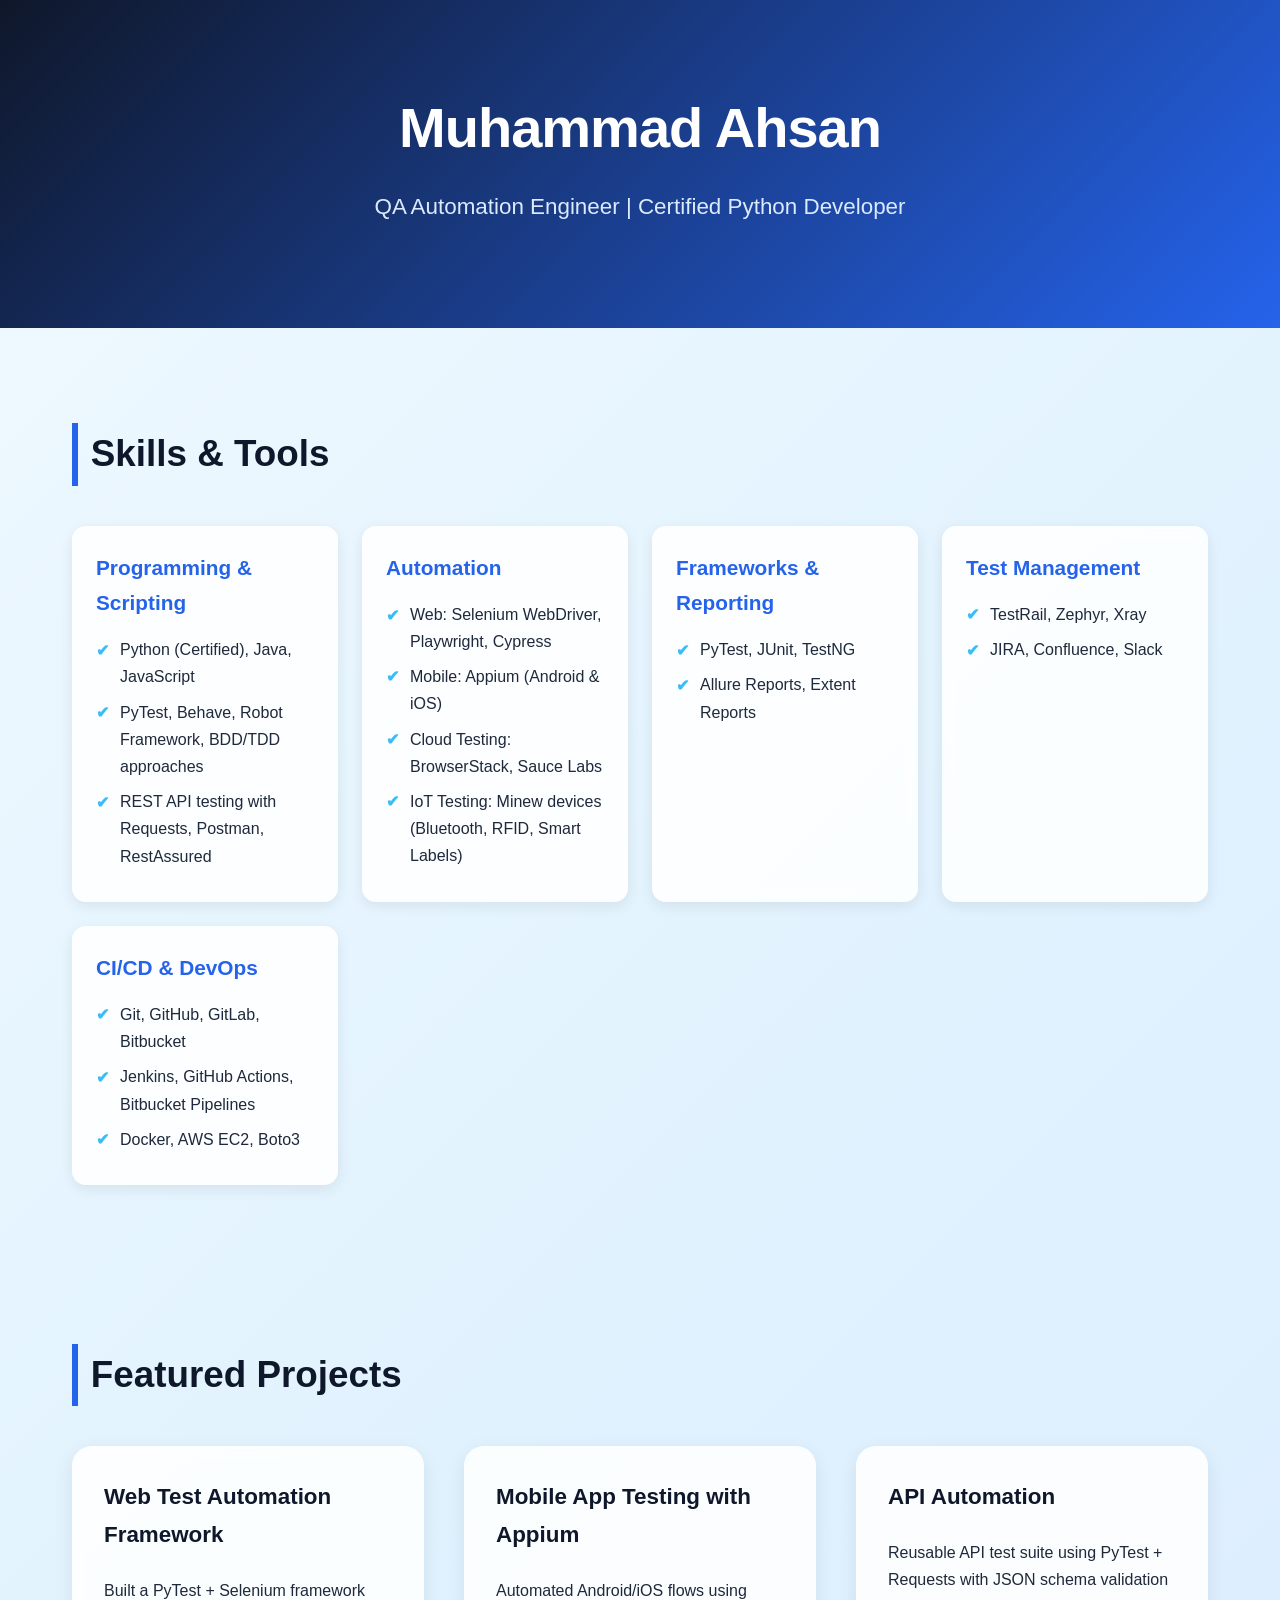
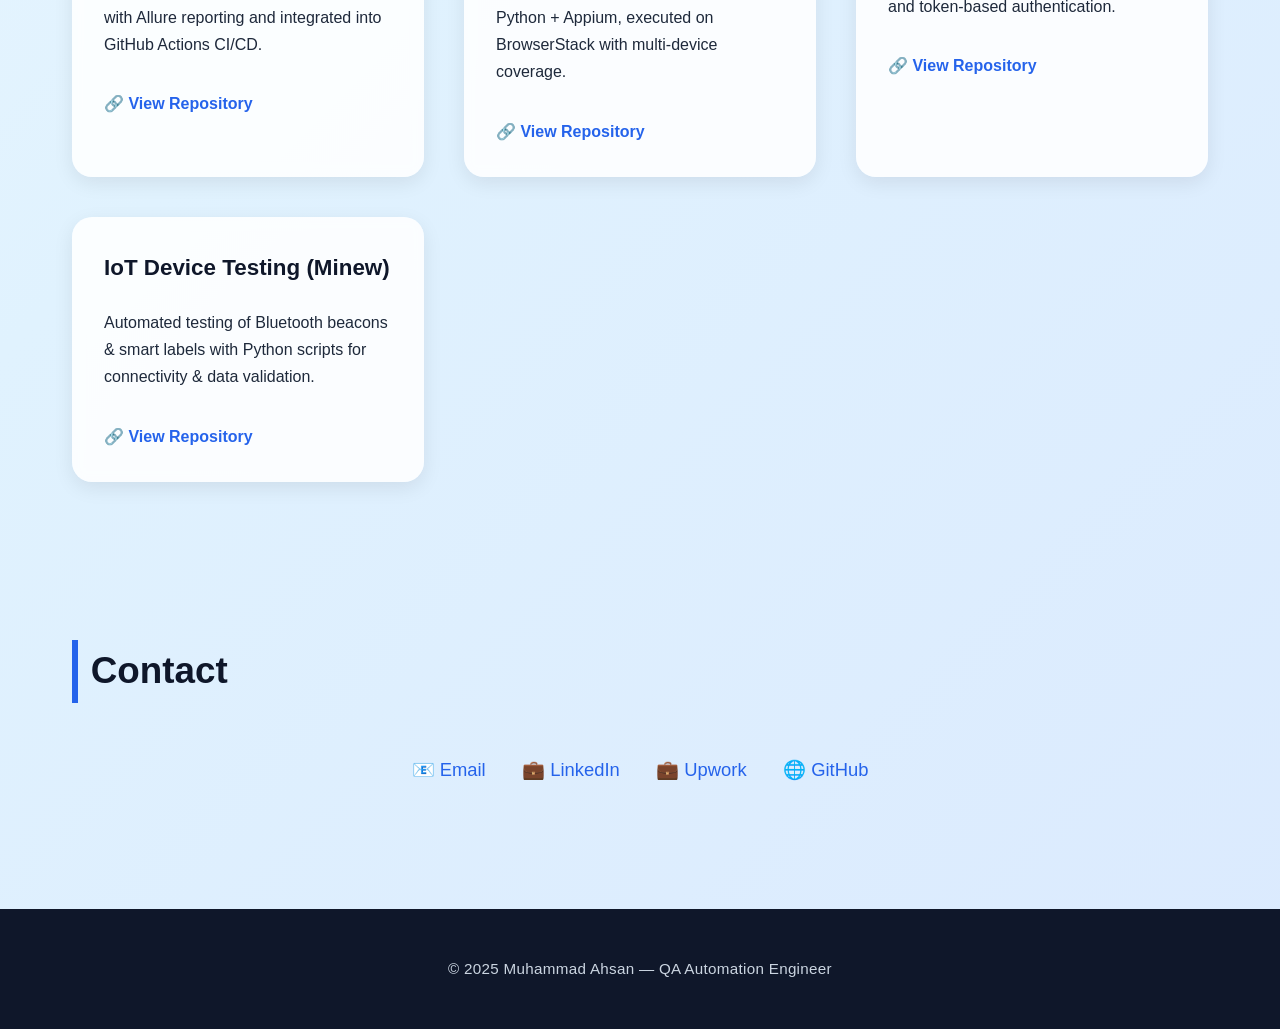
==== index.html @ 0671e8fb "Update profile with latest change" ====
<!DOCTYPE html>
<html lang="en">
<head>
  <meta charset="UTF-8" />
  <meta name="viewport" content="width=device-width, initial-scale=1.0" />
  <title>Muhammad Ahsan — QA Automation Engineer</title>
  <style>
    :root {
      --primary-color: #2563eb;
      --secondary-color: #0f172a;
      --accent-color: #38bdf8;
      --light-bg: #f1f5f9;
      --gradient-bg: linear-gradient(135deg, #f0f9ff, #e0f2fe, #dbeafe);
      --text-color: #1e293b;
      --card-bg: #ffffffdd;
    }
    * {
      box-sizing: border-box;
    }
    body {
      font-family: 'Inter', 'Segoe UI', Tahoma, Geneva, Verdana, sans-serif;
      line-height: 1.7;
      margin: 0;
      padding: 0;
      background: var(--gradient-bg);
      color: var(--text-color);
    }
    header {
      background: linear-gradient(135deg, var(--secondary-color), var(--primary-color));
      color: #fff;
      padding: 5rem 2rem;
      text-align: center;
      position: relative;
    }
    header h1 {
      margin: 0;
      font-size: 3.5rem;
      font-weight: 800;
      letter-spacing: -1px;
    }
    header p {
      margin-top: 0.8rem;
      font-size: 1.4rem;
      color: #dbeafe;
    }
    section {
      padding: 4rem 2rem;
      max-width: 1200px;
      margin: auto;
    }
    h2 {
      color: var(--secondary-color);
      margin-bottom: 2.5rem;
      font-size: 2.3rem;
      border-left: 6px solid var(--primary-color);
      padding-left: 0.8rem;
      font-weight: 700;
    }
    .skills-grid {
      display: grid;
      grid-template-columns: repeat(auto-fit, minmax(250px, 1fr));
      gap: 1.5rem;
    }
    .skill-card {
      background: var(--card-bg);
      padding: 1.5rem;
      border-radius: 14px;
      box-shadow: 0 4px 14px rgba(0,0,0,0.08);
      backdrop-filter: blur(6px);
      transition: transform 0.3s ease, box-shadow 0.3s ease;
    }
    .skill-card:hover {
      transform: translateY(-6px);
      box-shadow: 0 10px 22px rgba(0,0,0,0.12);
    }
    .skill-card h3 {
      margin-top: 0;
      margin-bottom: 1rem;
      color: var(--primary-color);
      font-size: 1.3rem;
      font-weight: 600;
    }
    .skill-card ul {
      list-style: none;
      padding: 0;
      margin: 0;
    }
    .skill-card ul li {
      margin: 0.5rem 0;
      padding-left: 1.5rem;
      position: relative;
      font-size: 1rem;
    }
    .skill-card ul li::before {
      content: "✔";
      position: absolute;
      left: 0;
      color: var(--accent-color);
      font-weight: bold;
    }
    .projects {
      display: grid;
      grid-template-columns: repeat(auto-fit, minmax(300px, 1fr));
      gap: 2.5rem;
    }
    .project {
      background: var(--card-bg);
      padding: 2rem;
      border-radius: 20px;
      box-shadow: 0 6px 20px rgba(0,0,0,0.08);
      backdrop-filter: blur(6px);
      transition: transform 0.3s ease, box-shadow 0.3s ease;
    }
    .project:hover {
      transform: translateY(-8px);
      box-shadow: 0 12px 30px rgba(0,0,0,0.15);
    }
    .project h3 {
      margin-top: 0;
      color: var(--secondary-color);
      font-size: 1.4rem;
      font-weight: 700;
    }
    .project a {
      display: inline-block;
      margin-top: 1rem;
      color: var(--primary-color);
      font-weight: 600;
      text-decoration: none;
      transition: color 0.3s;
    }
    .project a:hover {
      color: var(--accent-color);
    }
    .contact {
      text-align: center;
    }
    .contact a {
      display: inline-block;
      margin: 0.7rem 1rem;
      text-decoration: none;
      color: var(--primary-color);
      font-size: 1.15rem;
      font-weight: 500;
      transition: color 0.3s, transform 0.2s;
    }
    .contact a:hover {
      color: var(--accent-color);
      transform: scale(1.08);
    }
    footer {
      text-align: center;
      padding: 2rem;
      background: var(--secondary-color);
      color: #cbd5e1;
      margin-top: 3rem;
      font-size: 0.95rem;
      letter-spacing: 0.3px;
    }
  </style>
</head>
<body>
  <header>
    <h1>Muhammad Ahsan</h1>
    <p>QA Automation Engineer | Certified Python Developer</p>
  </header>

  <section>
    <h2>Skills & Tools</h2>
    <div class="skills-grid">
      <div class="skill-card">
        <h3>Programming & Scripting</h3>
        <ul>
          <li>Python (Certified), Java, JavaScript</li>
          <li>PyTest, Behave, Robot Framework, BDD/TDD approaches</li>
          <li>REST API testing with Requests, Postman, RestAssured</li>
        </ul>
      </div>
      <div class="skill-card">
        <h3>Automation</h3>
        <ul>
          <li>Web: Selenium WebDriver, Playwright, Cypress</li>
          <li>Mobile: Appium (Android & iOS)</li>
          <li>Cloud Testing: BrowserStack, Sauce Labs</li>
          <li>IoT Testing: Minew devices (Bluetooth, RFID, Smart Labels)</li>
        </ul>
      </div>
      <div class="skill-card">
        <h3>Frameworks & Reporting</h3>
        <ul>
          <li>PyTest, JUnit, TestNG</li>
          <li>Allure Reports, Extent Reports</li>
        </ul>
      </div>
      <div class="skill-card">
        <h3>Test Management</h3>
        <ul>
          <li>TestRail, Zephyr, Xray</li>
          <li>JIRA, Confluence, Slack</li>
        </ul>
      </div>
      <div class="skill-card">
        <h3>CI/CD & DevOps</h3>
        <ul>
          <li>Git, GitHub, GitLab, Bitbucket</li>
          <li>Jenkins, GitHub Actions, Bitbucket Pipelines</li>
          <li>Docker, AWS EC2, Boto3</li>
        </ul>
      </div>
    </div>
  </section>

  <section>
    <h2>Featured Projects</h2>
    <div class="projects">
      <div class="project">
        <h3>Web Test Automation Framework</h3>
        <p>Built a PyTest + Selenium framework with Allure reporting and integrated into GitHub Actions CI/CD.</p>
        <a href="#">🔗 View Repository</a>
      </div>
      <div class="project">
        <h3>Mobile App Testing with Appium</h3>
        <p>Automated Android/iOS flows using Python + Appium, executed on BrowserStack with multi-device coverage.</p>
        <a href="#">🔗 View Repository</a>
      </div>
      <div class="project">
        <h3>API Automation</h3>
        <p>Reusable API test suite using PyTest + Requests with JSON schema validation and token-based authentication.</p>
        <a href="#">🔗 View Repository</a>
      </div>
      <div class="project">
        <h3>IoT Device Testing (Minew)</h3>
        <p>Automated testing of Bluetooth beacons & smart labels with Python scripts for connectivity & data validation.</p>
        <a href="#">🔗 View Repository</a>
      </div>
    </div>
  </section>

  <section>
    <h2>Contact</h2>
    <div class="contact">
      <a href="mailto:ahsanattar133@gmail.com">📧 Email</a>
      <a href="https://www.linkedin.com/in/muhammadahsan-automation/" target="_blank">💼 LinkedIn</a>
      <a href="https://www.upwork.com/freelancers/~015129019ff5855109" target="_blank">💼 Upwork</a>
      <a href="https://github.com/MAhsan133/" target="_blank">🌐 GitHub</a>
    </div>
  </section>

  <footer>
    <p>© 2025 Muhammad Ahsan — QA Automation Engineer</p>
  </footer>
</body>
</html>
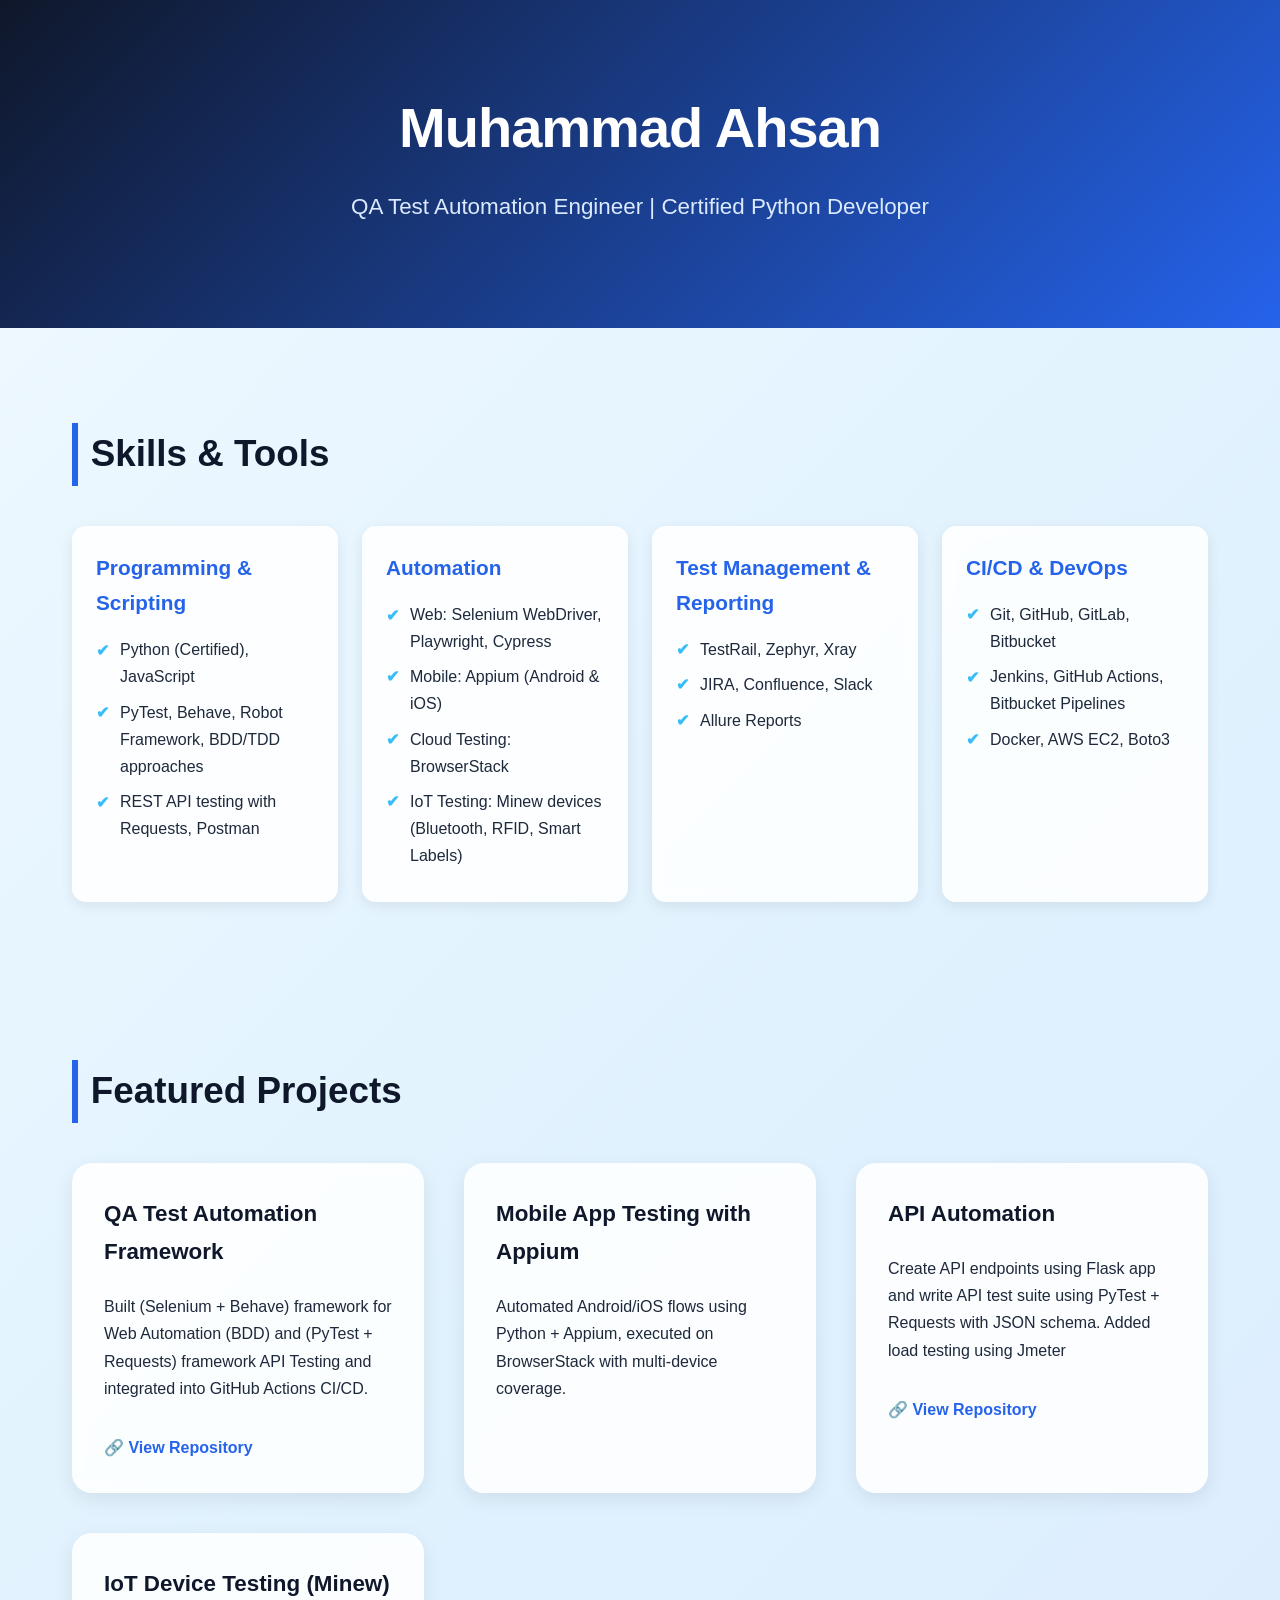
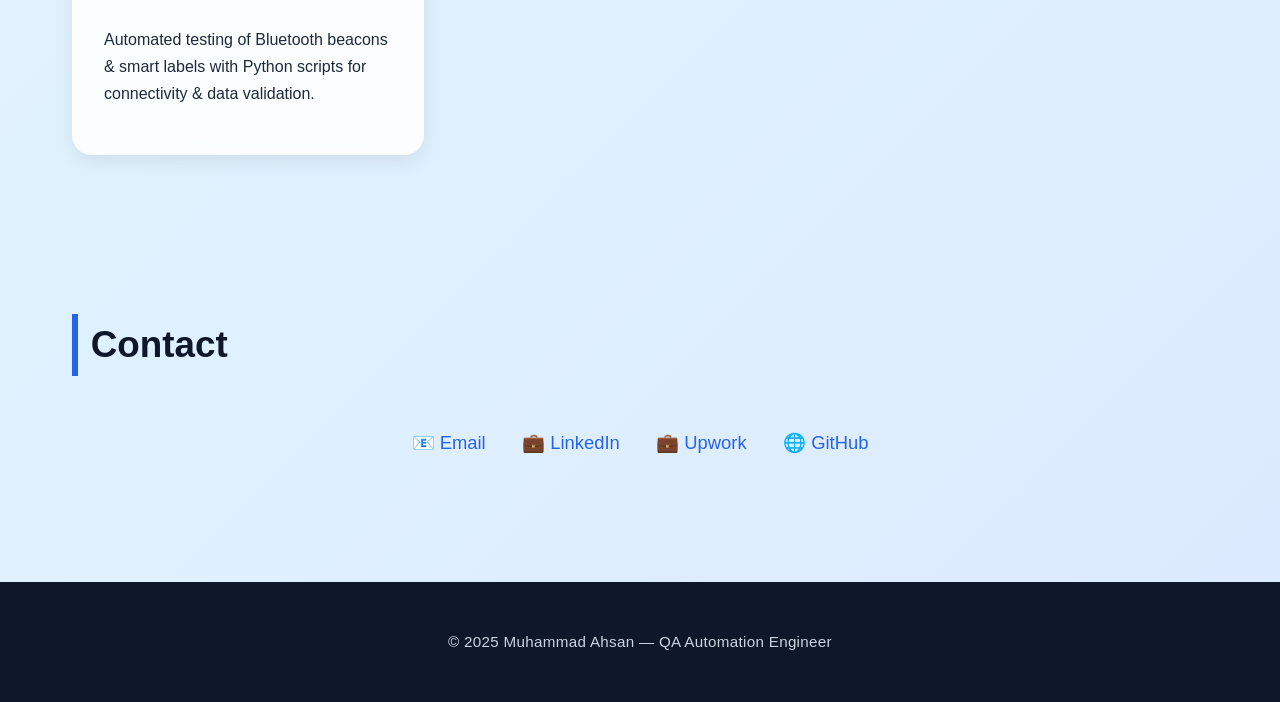
==== commit 43ef1fe0: "Update profile with latest change" ====
--- a/index.html
+++ b/index.html
@@ -3,7 +3,7 @@
 <head>
   <meta charset="UTF-8" />
   <meta name="viewport" content="width=device-width, initial-scale=1.0" />
-  <title>Muhammad Ahsan — QA Automation Engineer</title>
+  <title>Muhammad Ahsan — QA Test Automation Engineer</title>
   <style>
     :root {
       --primary-color: #2563eb;
@@ -162,7 +162,7 @@
 <body>
   <header>
     <h1>Muhammad Ahsan</h1>
-    <p>QA Automation Engineer | Certified Python Developer</p>
+    <p>QA Test Automation Engineer | Certified Python Developer</p>
   </header>
 
   <section>
@@ -171,9 +171,9 @@
       <div class="skill-card">
         <h3>Programming & Scripting</h3>
         <ul>
-          <li>Python (Certified), Java, JavaScript</li>
+          <li>Python (Certified), JavaScript</li>
           <li>PyTest, Behave, Robot Framework, BDD/TDD approaches</li>
-          <li>REST API testing with Requests, Postman, RestAssured</li>
+          <li>REST API testing with Requests, Postman</li>
         </ul>
       </div>
       <div class="skill-card">
@@ -181,22 +181,16 @@
         <ul>
           <li>Web: Selenium WebDriver, Playwright, Cypress</li>
           <li>Mobile: Appium (Android & iOS)</li>
-          <li>Cloud Testing: BrowserStack, Sauce Labs</li>
+          <li>Cloud Testing: BrowserStack</li>
           <li>IoT Testing: Minew devices (Bluetooth, RFID, Smart Labels)</li>
         </ul>
       </div>
       <div class="skill-card">
-        <h3>Frameworks & Reporting</h3>
-        <ul>
-          <li>PyTest, JUnit, TestNG</li>
-          <li>Allure Reports, Extent Reports</li>
-        </ul>
-      </div>
-      <div class="skill-card">
-        <h3>Test Management</h3>
+        <h3>Test Management & Reporting</h3>
         <ul>
           <li>TestRail, Zephyr, Xray</li>
           <li>JIRA, Confluence, Slack</li>
+          <li>Allure Reports</li>
         </ul>
       </div>
       <div class="skill-card">
@@ -214,24 +208,22 @@
     <h2>Featured Projects</h2>
     <div class="projects">
       <div class="project">
-        <h3>Web Test Automation Framework</h3>
-        <p>Built a PyTest + Selenium framework with Allure reporting and integrated into GitHub Actions CI/CD.</p>
-        <a href="#">🔗 View Repository</a>
+        <h3>QA Test Automation Framework</h3>
+        <p>Built (Selenium + Behave) framework for Web Automation (BDD) and (PyTest + Requests) framework API Testing and integrated into GitHub Actions CI/CD.</p>
+        <a href="https://github.com/MAhsan133/QAAutomation">🔗 View Repository</a>
       </div>
       <div class="project">
         <h3>Mobile App Testing with Appium</h3>
         <p>Automated Android/iOS flows using Python + Appium, executed on BrowserStack with multi-device coverage.</p>
-        <a href="#">🔗 View Repository</a>
       </div>
       <div class="project">
         <h3>API Automation</h3>
-        <p>Reusable API test suite using PyTest + Requests with JSON schema validation and token-based authentication.</p>
-        <a href="#">🔗 View Repository</a>
+        <p>Create API endpoints using Flask app and write API test suite using PyTest + Requests with JSON schema. Added load testing using Jmeter</p>
+        <a href="https://github.com/MAhsan133/flask_api_test_automation">🔗 View Repository</a>
       </div>
       <div class="project">
         <h3>IoT Device Testing (Minew)</h3>
         <p>Automated testing of Bluetooth beacons & smart labels with Python scripts for connectivity & data validation.</p>
-        <a href="#">🔗 View Repository</a>
       </div>
     </div>
   </section>
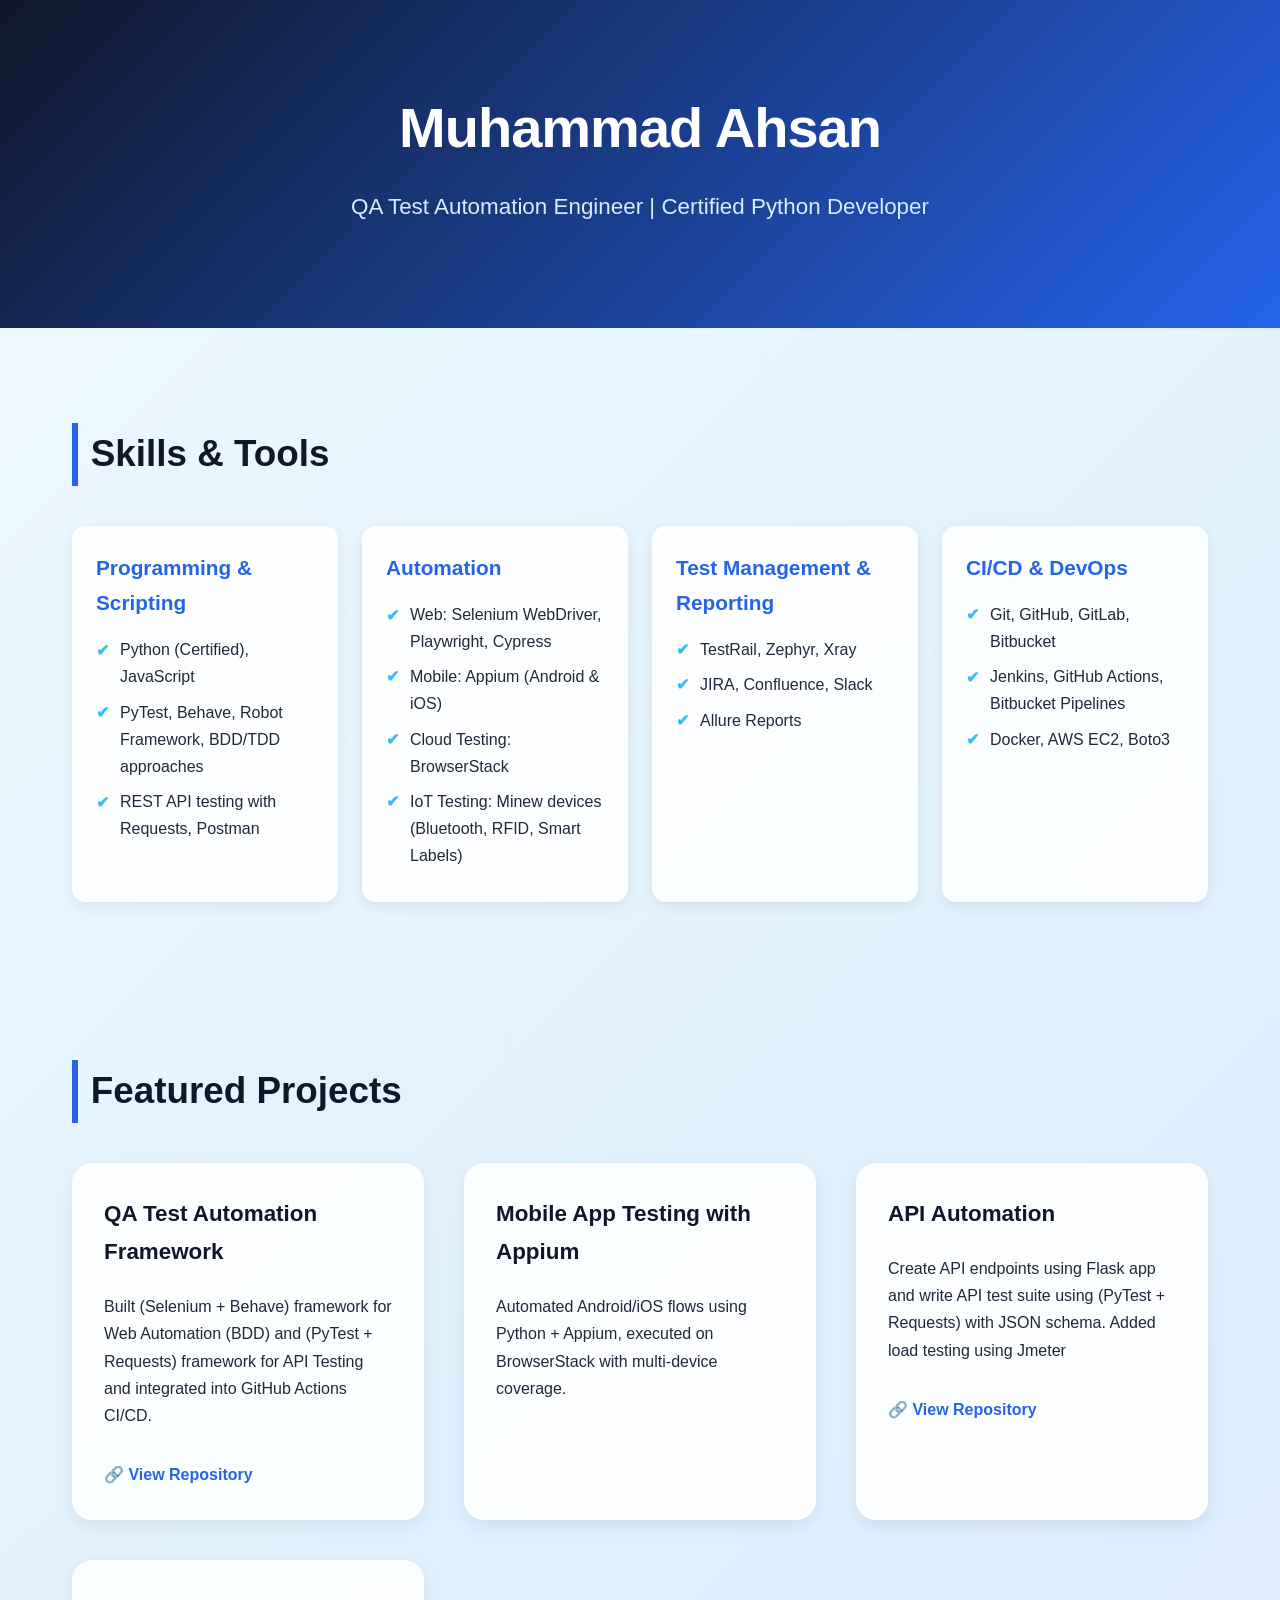
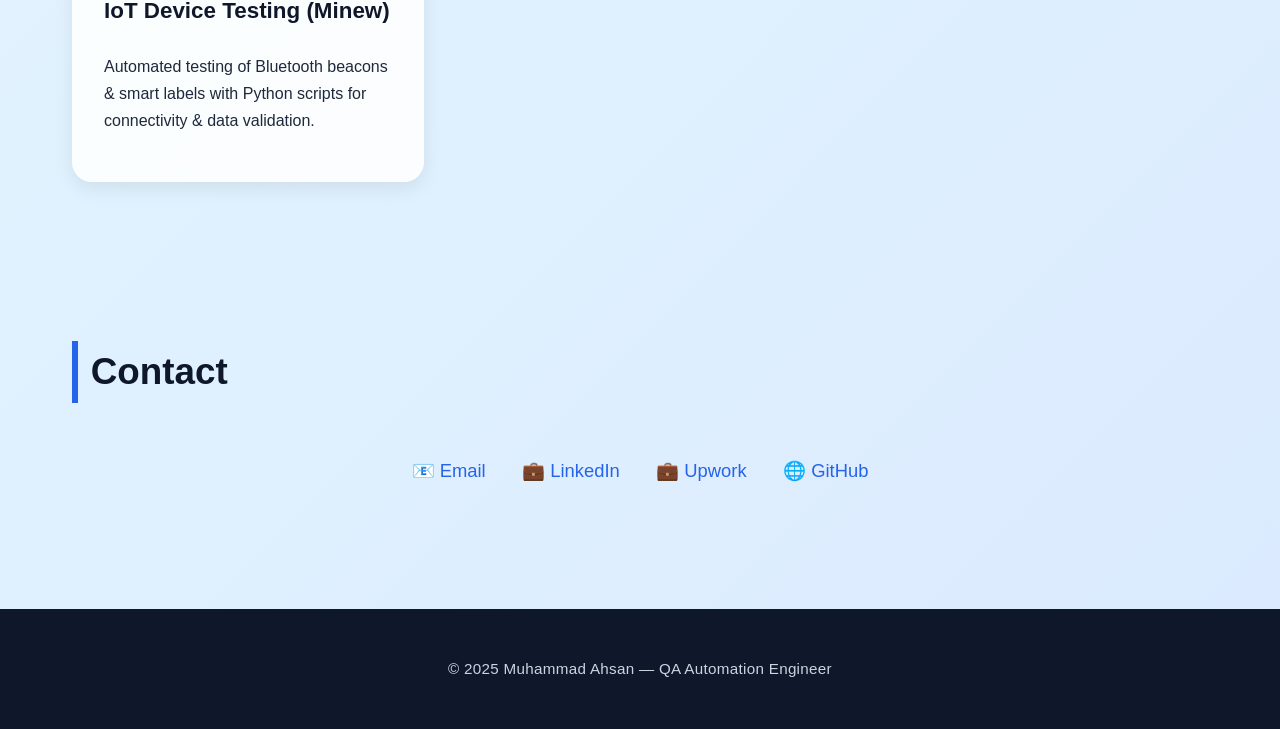
==== commit 9b779d83: "Update profile with latest change" ====
--- a/index.html
+++ b/index.html
@@ -209,7 +209,7 @@
     <div class="projects">
       <div class="project">
         <h3>QA Test Automation Framework</h3>
-        <p>Built (Selenium + Behave) framework for Web Automation (BDD) and (PyTest + Requests) framework API Testing and integrated into GitHub Actions CI/CD.</p>
+        <p>Built (Selenium + Behave) framework for Web Automation (BDD) and (PyTest + Requests) framework for API Testing and integrated into GitHub Actions CI/CD.</p>
         <a href="https://github.com/MAhsan133/QAAutomation">🔗 View Repository</a>
       </div>
       <div class="project">
@@ -218,7 +218,7 @@
       </div>
       <div class="project">
         <h3>API Automation</h3>
-        <p>Create API endpoints using Flask app and write API test suite using PyTest + Requests with JSON schema. Added load testing using Jmeter</p>
+        <p>Create API endpoints using Flask app and write API test suite using (PyTest + Requests) with JSON schema. Added load testing using Jmeter</p>
         <a href="https://github.com/MAhsan133/flask_api_test_automation">🔗 View Repository</a>
       </div>
       <div class="project">
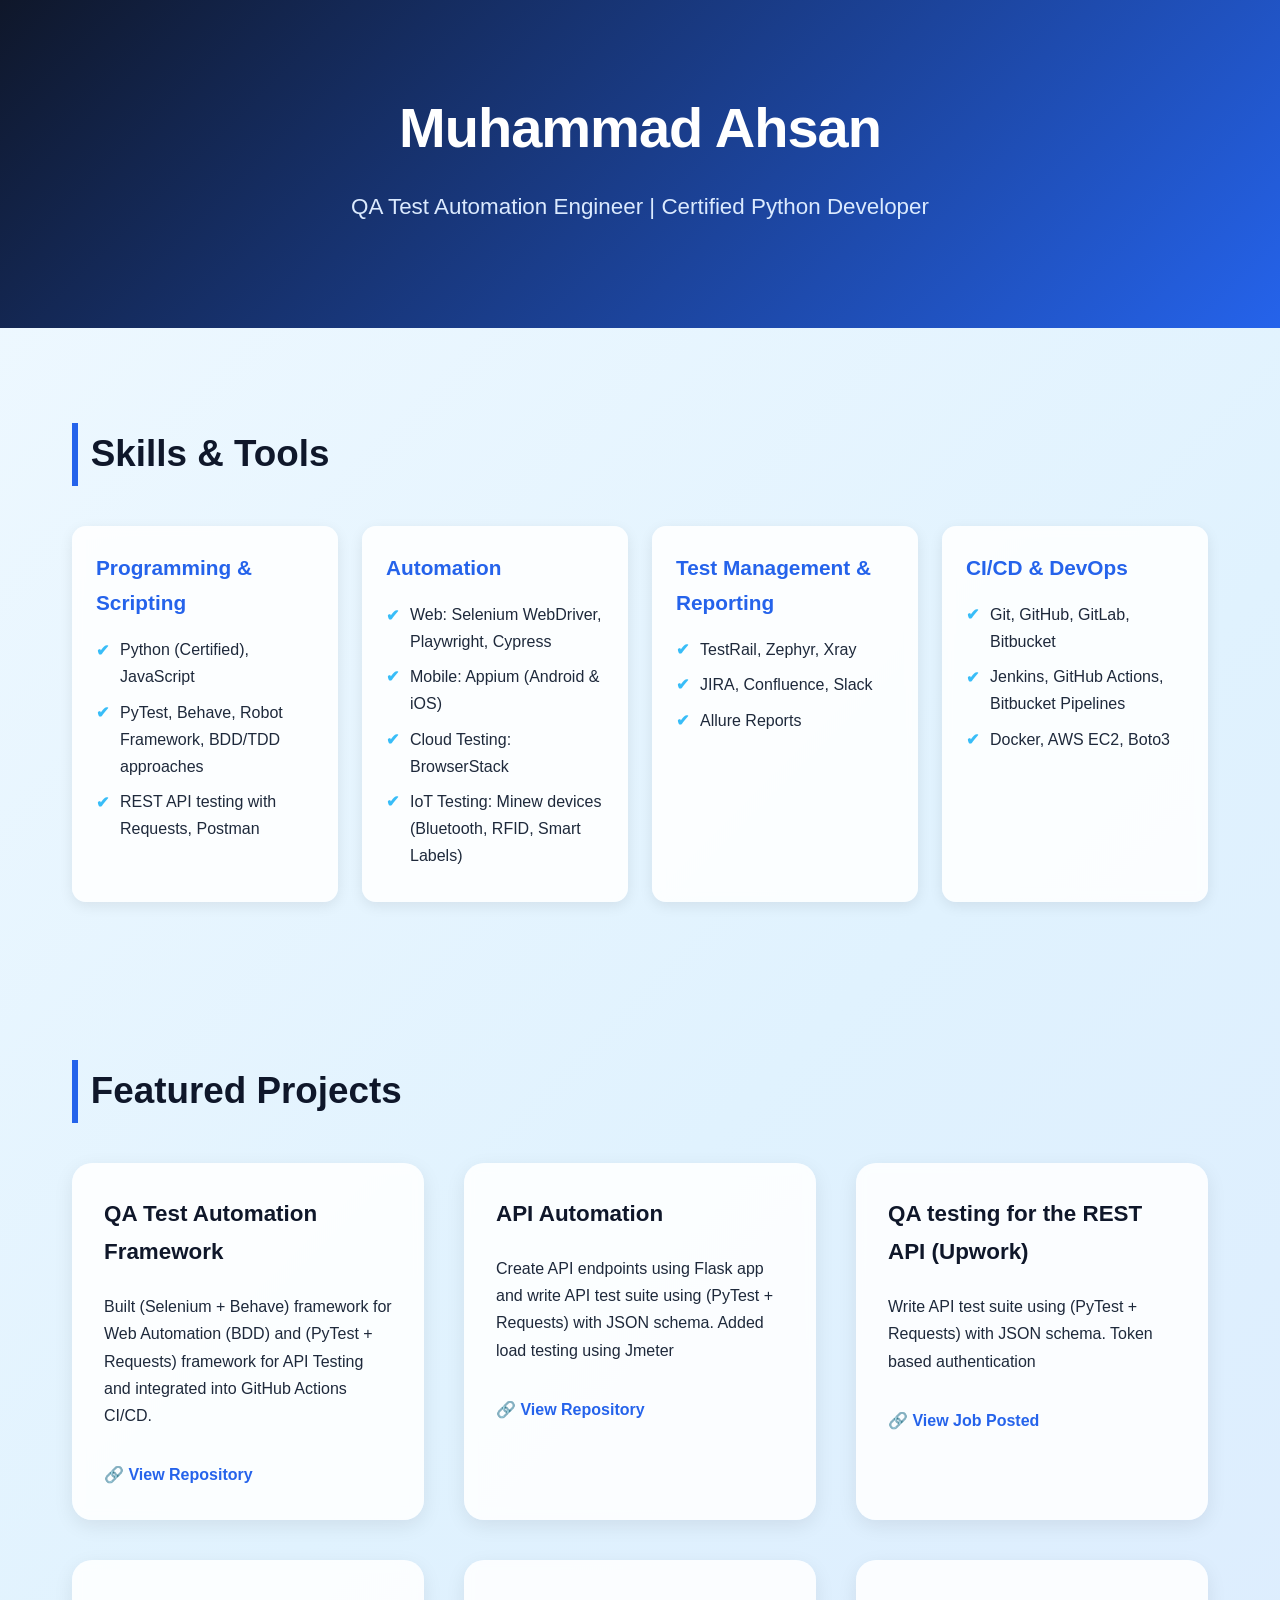
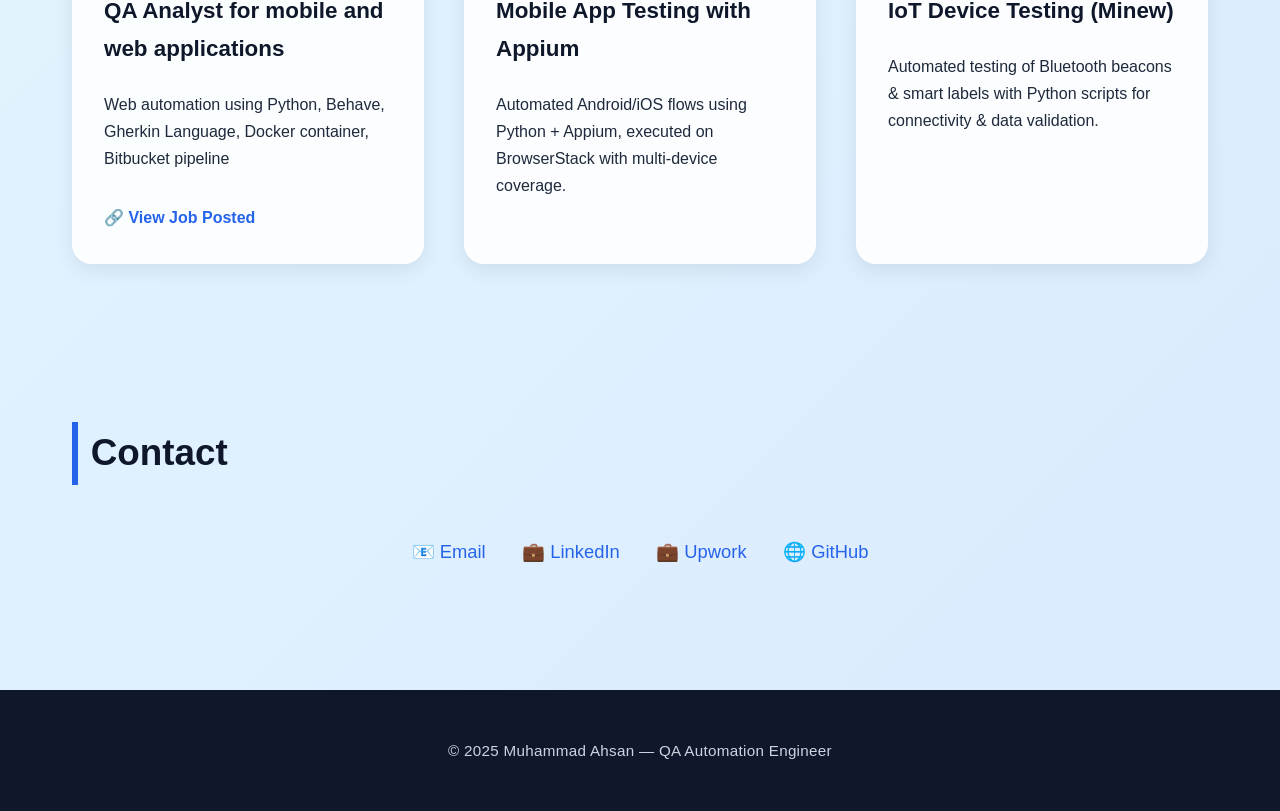
==== commit e4595947: "Update profile with latest change" ====
--- a/index.html
+++ b/index.html
@@ -213,13 +213,25 @@
         <a href="https://github.com/MAhsan133/QAAutomation">🔗 View Repository</a>
       </div>
       <div class="project">
-        <h3>Mobile App Testing with Appium</h3>
-        <p>Automated Android/iOS flows using Python + Appium, executed on BrowserStack with multi-device coverage.</p>
-      </div>
-      <div class="project">
         <h3>API Automation</h3>
         <p>Create API endpoints using Flask app and write API test suite using (PyTest + Requests) with JSON schema. Added load testing using Jmeter</p>
         <a href="https://github.com/MAhsan133/flask_api_test_automation">🔗 View Repository</a>
+      </div>
+
+      <div class="project">
+        <h3>QA testing for the REST API (Upwork)</h3>
+        <p>Write API test suite using (PyTest + Requests) with JSON schema. Token based authentication</p>
+        <a href="https://www.upwork.com/jobs/~015954547ff8e59319">🔗 View Job Posted</a>
+      </div>
+      <div class="project">
+        <h3>QA Analyst for mobile and web applications</h3>
+        <p>Web automation using Python, Behave, Gherkin Language, Docker container, Bitbucket pipeline</p>
+        <a href="https://www.upwork.com/jobs/~010f83e5c8018e3e32">🔗 View Job Posted</a>
+      </div>
+
+      <div class="project">
+        <h3>Mobile App Testing with Appium</h3>
+        <p>Automated Android/iOS flows using Python + Appium, executed on BrowserStack with multi-device coverage.</p>
       </div>
       <div class="project">
         <h3>IoT Device Testing (Minew)</h3>
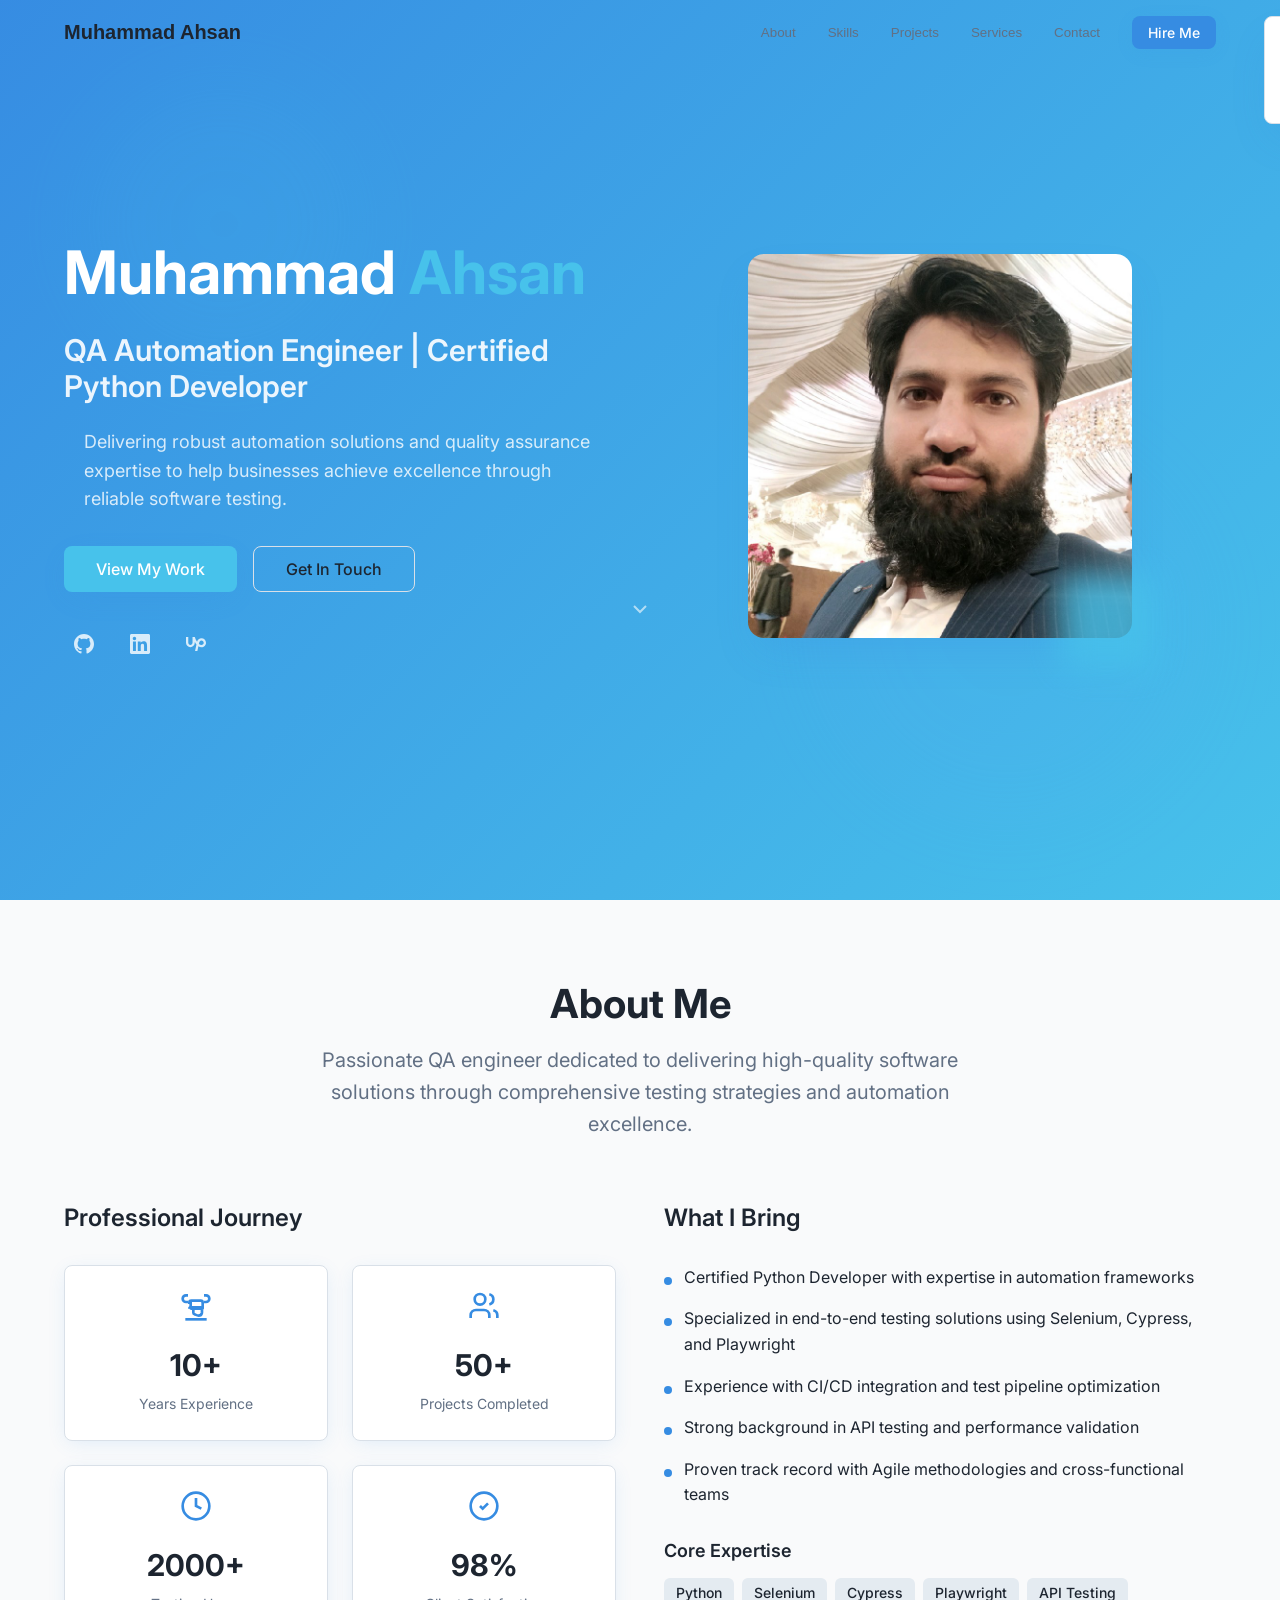
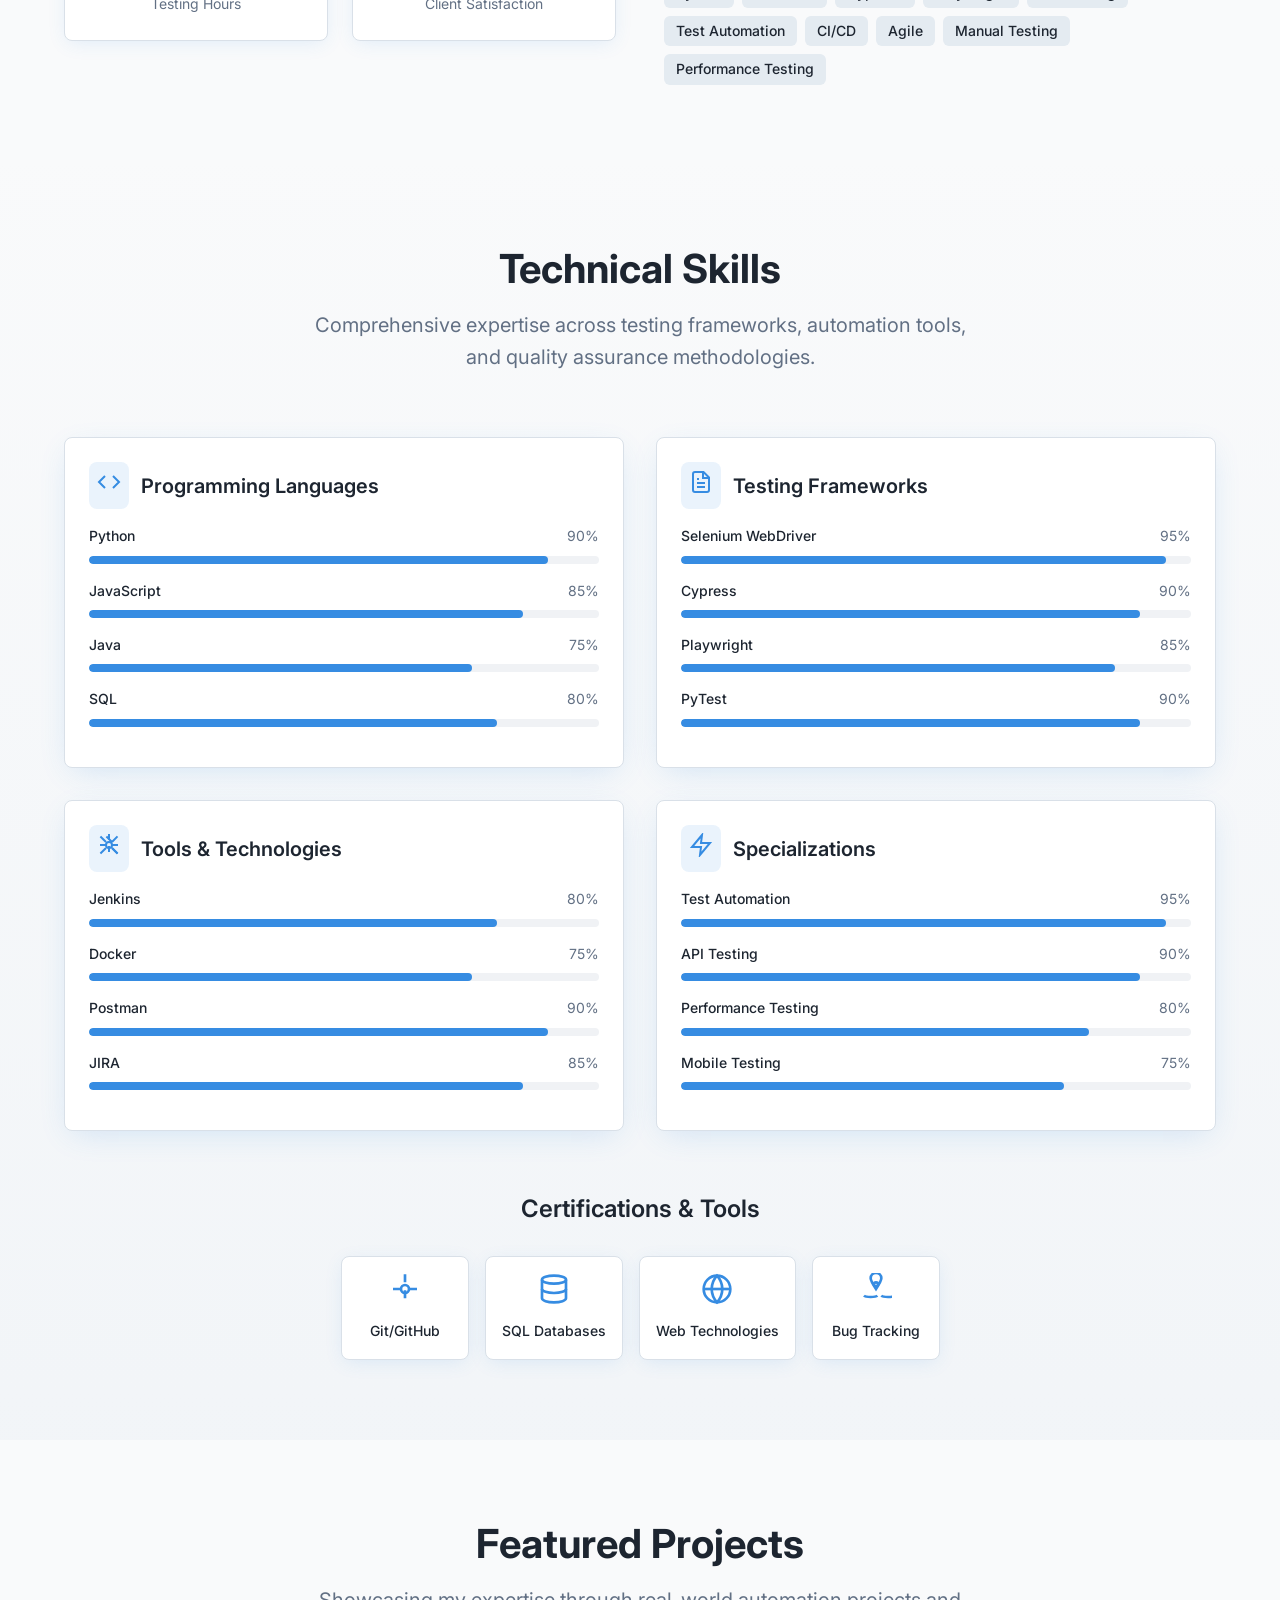
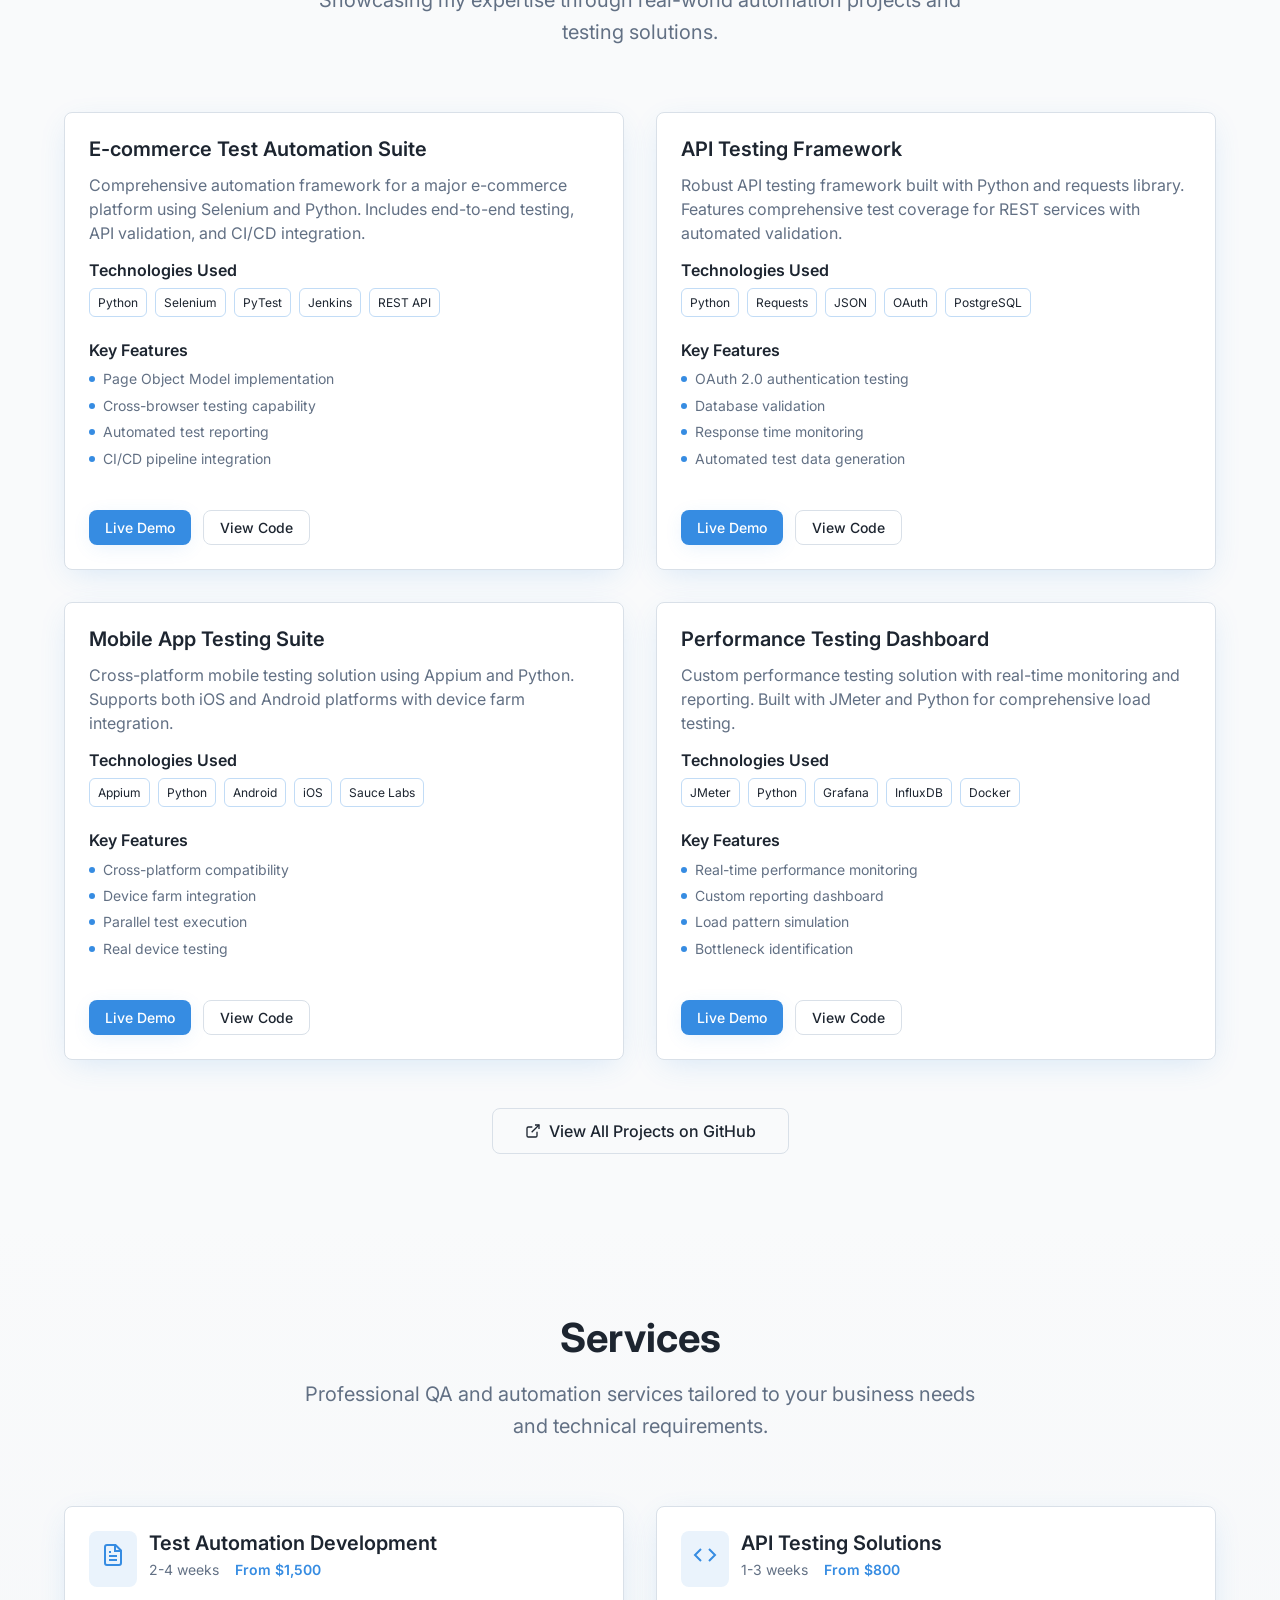
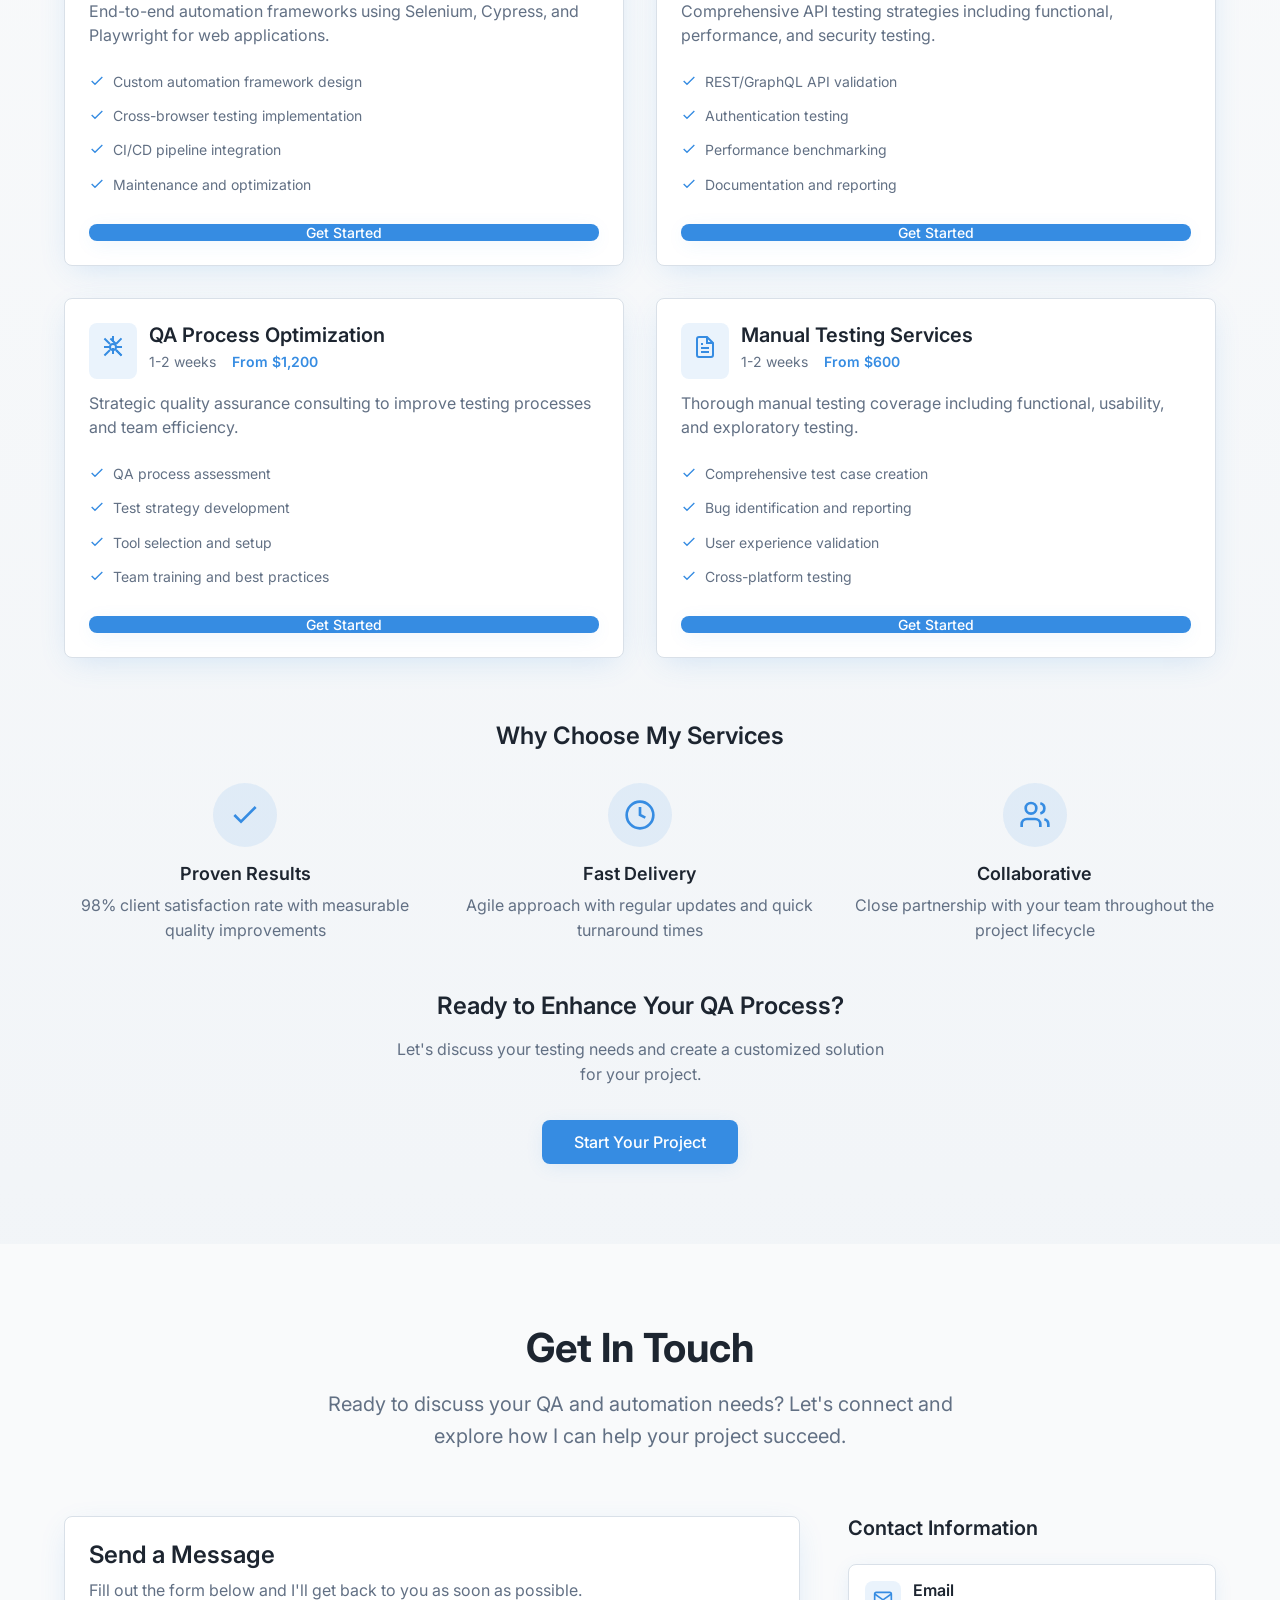
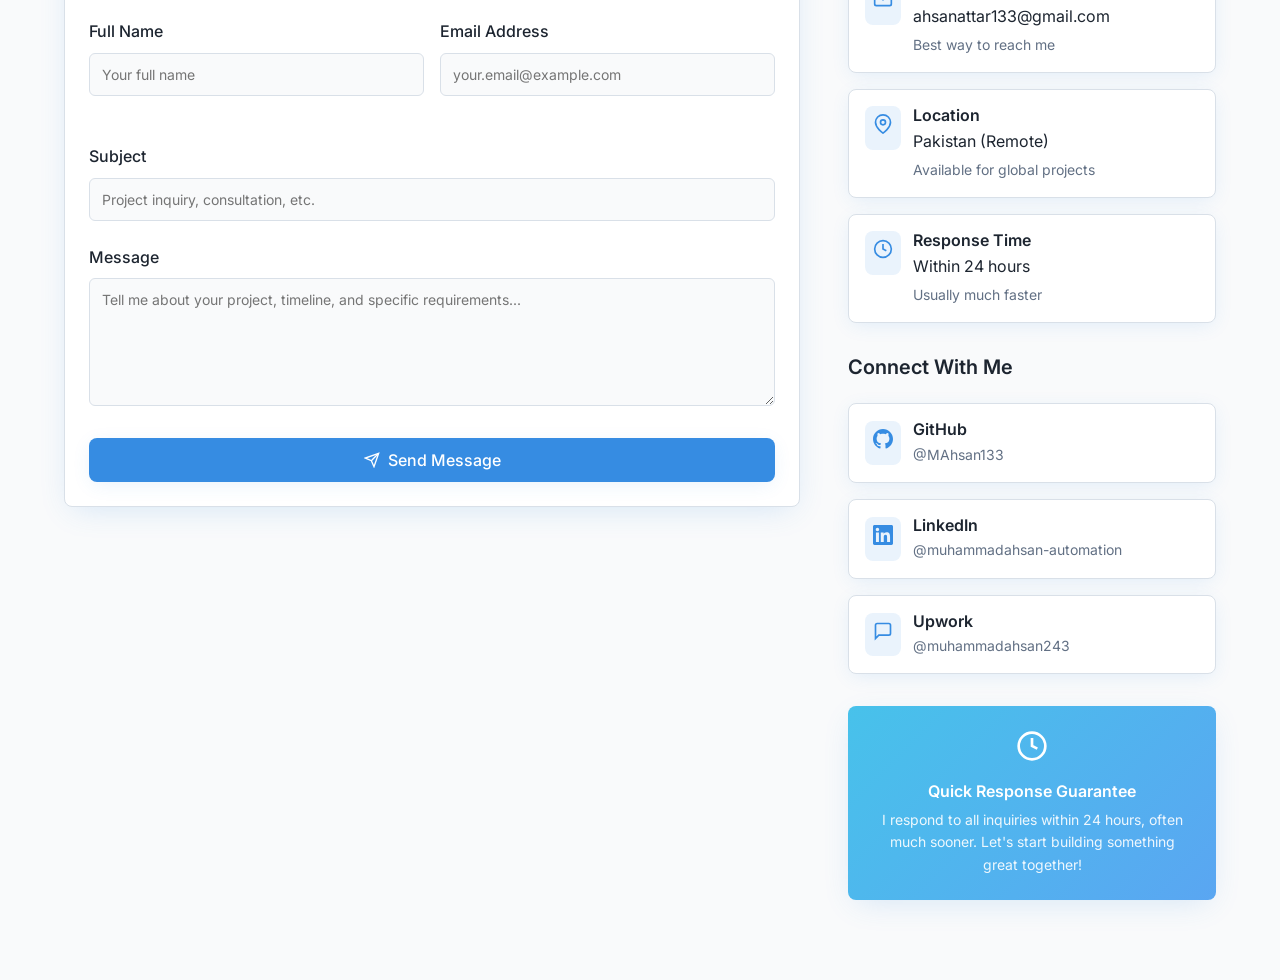
==== commit 52809403: "Added first template for personal website" ====
--- a/index.html
+++ b/index.html
@@ -1,257 +1,1128 @@
 <!DOCTYPE html>
 <html lang="en">
 <head>
-  <meta charset="UTF-8" />
-  <meta name="viewport" content="width=device-width, initial-scale=1.0" />
-  <title>Muhammad Ahsan — QA Test Automation Engineer</title>
-  <style>
-    :root {
-      --primary-color: #2563eb;
-      --secondary-color: #0f172a;
-      --accent-color: #38bdf8;
-      --light-bg: #f1f5f9;
-      --gradient-bg: linear-gradient(135deg, #f0f9ff, #e0f2fe, #dbeafe);
-      --text-color: #1e293b;
-      --card-bg: #ffffffdd;
-    }
-    * {
-      box-sizing: border-box;
-    }
-    body {
-      font-family: 'Inter', 'Segoe UI', Tahoma, Geneva, Verdana, sans-serif;
-      line-height: 1.7;
-      margin: 0;
-      padding: 0;
-      background: var(--gradient-bg);
-      color: var(--text-color);
-    }
-    header {
-      background: linear-gradient(135deg, var(--secondary-color), var(--primary-color));
-      color: #fff;
-      padding: 5rem 2rem;
-      text-align: center;
-      position: relative;
-    }
-    header h1 {
-      margin: 0;
-      font-size: 3.5rem;
-      font-weight: 800;
-      letter-spacing: -1px;
-    }
-    header p {
-      margin-top: 0.8rem;
-      font-size: 1.4rem;
-      color: #dbeafe;
-    }
-    section {
-      padding: 4rem 2rem;
-      max-width: 1200px;
-      margin: auto;
-    }
-    h2 {
-      color: var(--secondary-color);
-      margin-bottom: 2.5rem;
-      font-size: 2.3rem;
-      border-left: 6px solid var(--primary-color);
-      padding-left: 0.8rem;
-      font-weight: 700;
-    }
-    .skills-grid {
-      display: grid;
-      grid-template-columns: repeat(auto-fit, minmax(250px, 1fr));
-      gap: 1.5rem;
-    }
-    .skill-card {
-      background: var(--card-bg);
-      padding: 1.5rem;
-      border-radius: 14px;
-      box-shadow: 0 4px 14px rgba(0,0,0,0.08);
-      backdrop-filter: blur(6px);
-      transition: transform 0.3s ease, box-shadow 0.3s ease;
-    }
-    .skill-card:hover {
-      transform: translateY(-6px);
-      box-shadow: 0 10px 22px rgba(0,0,0,0.12);
-    }
-    .skill-card h3 {
-      margin-top: 0;
-      margin-bottom: 1rem;
-      color: var(--primary-color);
-      font-size: 1.3rem;
-      font-weight: 600;
-    }
-    .skill-card ul {
-      list-style: none;
-      padding: 0;
-      margin: 0;
-    }
-    .skill-card ul li {
-      margin: 0.5rem 0;
-      padding-left: 1.5rem;
-      position: relative;
-      font-size: 1rem;
-    }
-    .skill-card ul li::before {
-      content: "✔";
-      position: absolute;
-      left: 0;
-      color: var(--accent-color);
-      font-weight: bold;
-    }
-    .projects {
-      display: grid;
-      grid-template-columns: repeat(auto-fit, minmax(300px, 1fr));
-      gap: 2.5rem;
-    }
-    .project {
-      background: var(--card-bg);
-      padding: 2rem;
-      border-radius: 20px;
-      box-shadow: 0 6px 20px rgba(0,0,0,0.08);
-      backdrop-filter: blur(6px);
-      transition: transform 0.3s ease, box-shadow 0.3s ease;
-    }
-    .project:hover {
-      transform: translateY(-8px);
-      box-shadow: 0 12px 30px rgba(0,0,0,0.15);
-    }
-    .project h3 {
-      margin-top: 0;
-      color: var(--secondary-color);
-      font-size: 1.4rem;
-      font-weight: 700;
-    }
-    .project a {
-      display: inline-block;
-      margin-top: 1rem;
-      color: var(--primary-color);
-      font-weight: 600;
-      text-decoration: none;
-      transition: color 0.3s;
-    }
-    .project a:hover {
-      color: var(--accent-color);
-    }
-    .contact {
-      text-align: center;
-    }
-    .contact a {
-      display: inline-block;
-      margin: 0.7rem 1rem;
-      text-decoration: none;
-      color: var(--primary-color);
-      font-size: 1.15rem;
-      font-weight: 500;
-      transition: color 0.3s, transform 0.2s;
-    }
-    .contact a:hover {
-      color: var(--accent-color);
-      transform: scale(1.08);
-    }
-    footer {
-      text-align: center;
-      padding: 2rem;
-      background: var(--secondary-color);
-      color: #cbd5e1;
-      margin-top: 3rem;
-      font-size: 0.95rem;
-      letter-spacing: 0.3px;
-    }
-  </style>
+    <meta charset="UTF-8">
+    <meta name="viewport" content="width=device-width, initial-scale=1.0">
+    <title>Muhammad Ahsan - QA Automation Engineer | Certified Python Developer</title>
+    <meta name="description" content="Professional QA Automation Engineer and Certified Python Developer. Specializing in test automation, API testing, and quality assurance solutions for businesses worldwide.">
+    <meta name="author" content="Muhammad Ahsan">
+    <meta name="keywords" content="QA Engineer, Test Automation, Python Developer, Selenium, Cypress, API Testing, Quality Assurance">
+    
+    <meta property="og:title" content="Muhammad Ahsan - QA Automation Engineer | Python Developer">
+    <meta property="og:description" content="Professional QA Automation Engineer delivering robust testing solutions and automation frameworks. Available for Upwork projects and consulting.">
+    <meta property="og:type" content="website">
+    
+    <link rel="stylesheet" href="styles.css">
+    <link href="https://fonts.googleapis.com/css2?family=Inter:wght@300;400;500;600;700&display=swap" rel="stylesheet">
 </head>
 <body>
-  <header>
-    <h1>Muhammad Ahsan</h1>
-    <p>QA Test Automation Engineer | Certified Python Developer</p>
-  </header>
-
-  <section>
-    <h2>Skills & Tools</h2>
-    <div class="skills-grid">
-      <div class="skill-card">
-        <h3>Programming & Scripting</h3>
-        <ul>
-          <li>Python (Certified), JavaScript</li>
-          <li>PyTest, Behave, Robot Framework, BDD/TDD approaches</li>
-          <li>REST API testing with Requests, Postman</li>
-        </ul>
-      </div>
-      <div class="skill-card">
-        <h3>Automation</h3>
-        <ul>
-          <li>Web: Selenium WebDriver, Playwright, Cypress</li>
-          <li>Mobile: Appium (Android & iOS)</li>
-          <li>Cloud Testing: BrowserStack</li>
-          <li>IoT Testing: Minew devices (Bluetooth, RFID, Smart Labels)</li>
-        </ul>
-      </div>
-      <div class="skill-card">
-        <h3>Test Management & Reporting</h3>
-        <ul>
-          <li>TestRail, Zephyr, Xray</li>
-          <li>JIRA, Confluence, Slack</li>
-          <li>Allure Reports</li>
-        </ul>
-      </div>
-      <div class="skill-card">
-        <h3>CI/CD & DevOps</h3>
-        <ul>
-          <li>Git, GitHub, GitLab, Bitbucket</li>
-          <li>Jenkins, GitHub Actions, Bitbucket Pipelines</li>
-          <li>Docker, AWS EC2, Boto3</li>
-        </ul>
-      </div>
+    <!-- Navigation -->
+    <nav id="navbar" class="navbar">
+        <div class="nav-container">
+            <div class="nav-content">
+                <button class="nav-logo" onclick="scrollToTop()">Muhammad Ahsan</button>
+                
+                <!-- Desktop Navigation -->
+                <div class="nav-desktop">
+                    <button onclick="scrollToSection('about')" class="nav-link">About</button>
+                    <button onclick="scrollToSection('skills')" class="nav-link">Skills</button>
+                    <button onclick="scrollToSection('projects')" class="nav-link">Projects</button>
+                    <button onclick="scrollToSection('services')" class="nav-link">Services</button>
+                    <button onclick="scrollToSection('contact')" class="nav-link">Contact</button>
+                    <button onclick="scrollToSection('contact')" class="btn btn-primary btn-sm">Hire Me</button>
+                </div>
+                
+                <!-- Mobile Menu Button -->
+                <button class="mobile-menu-btn" onclick="toggleMobileMenu()">
+                    <span class="hamburger-line"></span>
+                    <span class="hamburger-line"></span>
+                    <span class="hamburger-line"></span>
+                </button>
+            </div>
+            
+            <!-- Mobile Navigation -->
+            <div id="mobile-menu" class="mobile-menu">
+                <button onclick="scrollToSection('about')" class="mobile-nav-link">About</button>
+                <button onclick="scrollToSection('skills')" class="mobile-nav-link">Skills</button>
+                <button onclick="scrollToSection('projects')" class="mobile-nav-link">Projects</button>
+                <button onclick="scrollToSection('services')" class="mobile-nav-link">Services</button>
+                <button onclick="scrollToSection('contact')" class="mobile-nav-link">Contact</button>
+                <button onclick="scrollToSection('contact')" class="btn btn-primary btn-sm">Hire Me</button>
+            </div>
+        </div>
+    </nav>
+
+    <!-- Hero Section -->
+    <section class="hero">
+        <div class="hero-bg-elements">
+            <div class="hero-bg-circle-1"></div>
+            <div class="hero-bg-circle-2"></div>
+        </div>
+        
+        <div class="container hero-content">
+            <div class="hero-grid">
+                <!-- Content -->
+                <div class="hero-text">
+                    <h1 class="hero-title">Muhammad <span class="hero-accent">Ahsan</span></h1>
+                    <h2 class="hero-subtitle">QA Automation Engineer | Certified Python Developer</h2>
+                    <p class="hero-description">
+                        Delivering robust automation solutions and quality assurance expertise to help businesses achieve excellence through reliable software testing.
+                    </p>
+                    
+                    <div class="hero-buttons">
+                        <button onclick="scrollToSection('projects')" class="btn btn-accent btn-lg">View My Work</button>
+                        <button onclick="scrollToSection('contact')" class="btn btn-outline btn-lg">Get In Touch</button>
+                    </div>
+
+                    <div class="hero-social">
+                        <a href="https://github.com/MAhsan133/" class="social-btn">
+                            <svg width="20" height="20" viewBox="0 0 24 24" fill="currentColor">
+                                <path d="M12 0c-6.626 0-12 5.373-12 12 0 5.302 3.438 9.8 8.207 11.387.599.111.793-.261.793-.577v-2.234c-3.338.726-4.033-1.416-4.033-1.416-.546-1.387-1.333-1.756-1.333-1.756-1.089-.745.083-.729.083-.729 1.205.084 1.839 1.237 1.839 1.237 1.07 1.834 2.807 1.304 3.492.997.107-.775.418-1.305.762-1.604-2.665-.305-5.467-1.334-5.467-5.931 0-1.311.469-2.381 1.236-3.221-.124-.303-.535-1.524.117-3.176 0 0 1.008-.322 3.301 1.23.957-.266 1.983-.399 3.003-.404 1.02.005 2.047.138 3.006.404 2.291-1.552 3.297-1.23 3.297-1.23.653 1.653.242 2.874.118 3.176.77.84 1.235 1.911 1.235 3.221 0 4.609-2.807 5.624-5.479 5.921.43.372.823 1.102.823 2.222v3.293c0 .319.192.694.801.576 4.765-1.589 8.199-6.086 8.199-11.386 0-6.627-5.373-12-12-12z"/>
+                            </svg>
+                        </a>
+                        <a href="https://www.linkedin.com/in/muhammadahsan-automation/" class="social-btn">
+                            <svg width="20" height="20" viewBox="0 0 24 24" fill="currentColor">
+                                <path d="M20.447 20.452h-3.554v-5.569c0-1.328-.027-3.037-1.852-3.037-1.853 0-2.136 1.445-2.136 2.939v5.667H9.351V9h3.414v1.561h.046c.477-.9 1.637-1.85 3.37-1.85 3.601 0 4.267 2.37 4.267 5.455v6.286zM5.337 7.433c-1.144 0-2.063-.926-2.063-2.065 0-1.138.92-2.063 2.063-2.063 1.14 0 2.064.925 2.064 2.063 0 1.139-.925 2.065-2.064 2.065zm1.782 13.019H3.555V9h3.564v11.452zM22.225 0H1.771C.792 0 0 .774 0 1.729v20.542C0 23.227.792 24 1.771 24h20.451C23.2 24 24 23.227 24 22.271V1.729C24 .774 23.2 0 22.222 0h.003z"/>
+                            </svg>
+                        </a>
+                        <a href="https://upwork.com/freelancers/muhammadahsan243" class="social-btn">
+                            <svg width="20" height="20" viewBox="0 0 24 24" fill="currentColor" xmlns="http://www.w3.org/2000/svg">
+                              <path d="M18.561 13.158c-1.102 0-2.135-.467-3.074-1.227l.228-1.076.008-.042c.207-1.143.849-3.06 2.839-3.06 1.492 0 2.703 1.212 2.703 2.703-.001 1.489-1.212 2.702-2.704 2.702zm0-8.14c-2.539 0-4.51 1.649-5.31 4.366-1.22-1.834-2.148-4.036-2.687-5.892H7.828v7.112c-.002 1.406-1.141 2.546-2.547 2.548-1.405-.002-2.543-1.143-2.545-2.548V3.492H0v7.112c0 2.914 2.37 5.303 5.281 5.303 2.913 0 5.283-2.389 5.283-5.303v-1.19c.529 1.107 1.182 2.229 1.974 3.221l-1.673 7.873h2.797l1.213-5.71c1.063.679 2.285 1.109 3.686 1.109 3 0 5.439-2.452 5.439-5.45 0-3-2.439-5.439-5.439-5.439z"/>
+                            </svg>
+
+                        </a>
+                    </div>
+                </div>
+
+                <!-- Image -->
+                <div class="hero-image">
+                    <div class="hero-image-container">
+                        <img src="src/assets/hero-portrait.jpg" alt="Muhammad Ahsan - QA Automation Engineer" class="hero-img">
+                        <div class="hero-image-glow"></div>
+                    </div>
+                </div>
+            </div>
+            
+            <div class="scroll-indicator">
+                <button onclick="scrollToSection('about')" class="scroll-btn">
+                    <svg width="24" height="24" viewBox="0 0 24 24" fill="none" stroke="currentColor" stroke-width="2">
+                        <polyline points="6,9 12,15 18,9"></polyline>
+                    </svg>
+                </button>
+            </div>
+        </div>
+    </section>
+
+    <!-- About Section -->
+    <section id="about" class="about">
+        <div class="container">
+            <div class="section-header">
+                <h2 class="section-title">About Me</h2>
+                <p class="section-description">
+                    Passionate QA engineer dedicated to delivering high-quality software solutions through comprehensive testing strategies and automation excellence.
+                </p>
+            </div>
+
+            <div class="about-grid">
+                <!-- Stats -->
+                <div class="about-stats">
+                    <h3 class="about-section-title">Professional Journey</h3>
+                    <div class="stats-grid">
+                        <div class="stat-card">
+                            <svg class="stat-icon" width="32" height="32" viewBox="0 0 24 24" fill="none" stroke="currentColor" stroke-width="2">
+                                <path d="M6 9H4.5a2.5 2.5 0 0 1 0-5H6"></path>
+                                <path d="M18 9h1.5a2.5 2.5 0 0 0 0-5H18"></path>
+                                <path d="M4 22h16"></path>
+                                <path d="M10 14.66V17c0 .55.47.98.97 1.21C12.15 18.75 13 19.24 14 19.24c1.25 0 2.18-.91 2.45-2.11.02-.12.03-.24.03-.37V14.66"></path>
+                                <path d="M7 14c0-.55.45-1 1-1h8c.55 0 1 .45 1 1"></path>
+                                <path d="M7 9.5c0-.83.67-1.5 1.5-1.5h7c.83 0 1.5.67 1.5 1.5v4c0 .28-.22.5-.5.5h-8c-.28 0-.5-.22-.5-.5v-4Z"></path>
+                            </svg>
+                            <div class="stat-value">10+</div>
+                            <div class="stat-label">Years Experience</div>
+                        </div>
+                        <div class="stat-card">
+                            <svg class="stat-icon" width="32" height="32" viewBox="0 0 24 24" fill="none" stroke="currentColor" stroke-width="2">
+                                <path d="M16 21v-2a4 4 0 0 0-4-4H6a4 4 0 0 0-4 4v2"></path>
+                                <circle cx="9" cy="7" r="4"></circle>
+                                <path d="M22 21v-2a4 4 0 0 0-3-3.87"></path>
+                                <path d="M16 3.13a4 4 0 0 1 0 7.75"></path>
+                            </svg>
+                            <div class="stat-value">50+</div>
+                            <div class="stat-label">Projects Completed</div>
+                        </div>
+                        <div class="stat-card">
+                            <svg class="stat-icon" width="32" height="32" viewBox="0 0 24 24" fill="none" stroke="currentColor" stroke-width="2">
+                                <circle cx="12" cy="12" r="10"></circle>
+                                <polyline points="12,6 12,12 16,14"></polyline>
+                            </svg>
+                            <div class="stat-value">2000+</div>
+                            <div class="stat-label">Testing Hours</div>
+                        </div>
+                        <div class="stat-card">
+                            <svg class="stat-icon" width="32" height="32" viewBox="0 0 24 24" fill="none" stroke="currentColor" stroke-width="2">
+                                <circle cx="12" cy="12" r="10"></circle>
+                                <path d="M9 12l2 2 4-4"></path>
+                            </svg>
+                            <div class="stat-value">98%</div>
+                            <div class="stat-label">Client Satisfaction</div>
+                        </div>
+                    </div>
+                </div>
+
+                <!-- About content -->
+                <div class="about-content">
+                    <h3 class="about-section-title">What I Bring</h3>
+                    <div class="about-highlights">
+                        <div class="highlight-item">
+                            <div class="highlight-dot"></div>
+                            <p>Certified Python Developer with expertise in automation frameworks</p>
+                        </div>
+                        <div class="highlight-item">
+                            <div class="highlight-dot"></div>
+                            <p>Specialized in end-to-end testing solutions using Selenium, Cypress, and Playwright</p>
+                        </div>
+                        <div class="highlight-item">
+                            <div class="highlight-dot"></div>
+                            <p>Experience with CI/CD integration and test pipeline optimization</p>
+                        </div>
+                        <div class="highlight-item">
+                            <div class="highlight-dot"></div>
+                            <p>Strong background in API testing and performance validation</p>
+                        </div>
+                        <div class="highlight-item">
+                            <div class="highlight-dot"></div>
+                            <p>Proven track record with Agile methodologies and cross-functional teams</p>
+                        </div>
+                    </div>
+
+                    <div class="about-skills">
+                        <h4 class="skills-title">Core Expertise</h4>
+                        <div class="skills-badges">
+                            <span class="skill-badge">Python</span>
+                            <span class="skill-badge">Selenium</span>
+                            <span class="skill-badge">Cypress</span>
+                            <span class="skill-badge">Playwright</span>
+                            <span class="skill-badge">API Testing</span>
+                            <span class="skill-badge">Test Automation</span>
+                            <span class="skill-badge">CI/CD</span>
+                            <span class="skill-badge">Agile</span>
+                            <span class="skill-badge">Manual Testing</span>
+                            <span class="skill-badge">Performance Testing</span>
+                        </div>
+                    </div>
+                </div>
+            </div>
+        </div>
+    </section>
+
+    <!-- Skills Section -->
+    <section id="skills" class="skills">
+        <div class="container">
+            <div class="section-header">
+                <h2 class="section-title">Technical Skills</h2>
+                <p class="section-description">
+                    Comprehensive expertise across testing frameworks, automation tools, and quality assurance methodologies.
+                </p>
+            </div>
+
+            <div class="skills-grid">
+                <!-- Programming Languages -->
+                <div class="skill-card">
+                    <div class="skill-card-header">
+                        <div class="skill-icon">
+                            <svg width="24" height="24" viewBox="0 0 24 24" fill="none" stroke="currentColor" stroke-width="2">
+                                <polyline points="16,18 22,12 16,6"></polyline>
+                                <polyline points="8,6 2,12 8,18"></polyline>
+                            </svg>
+                        </div>
+                        <h3 class="skill-card-title">Programming Languages</h3>
+                    </div>
+                    <div class="skill-list">
+                        <div class="skill-item">
+                            <div class="skill-info">
+                                <span class="skill-name">Python</span>
+                                <span class="skill-percentage">90%</span>
+                            </div>
+                            <div class="skill-bar">
+                                <div class="skill-progress" style="width: 90%"></div>
+                            </div>
+                        </div>
+                        <div class="skill-item">
+                            <div class="skill-info">
+                                <span class="skill-name">JavaScript</span>
+                                <span class="skill-percentage">85%</span>
+                            </div>
+                            <div class="skill-bar">
+                                <div class="skill-progress" style="width: 85%"></div>
+                            </div>
+                        </div>
+                        <div class="skill-item">
+                            <div class="skill-info">
+                                <span class="skill-name">Java</span>
+                                <span class="skill-percentage">75%</span>
+                            </div>
+                            <div class="skill-bar">
+                                <div class="skill-progress" style="width: 75%"></div>
+                            </div>
+                        </div>
+                        <div class="skill-item">
+                            <div class="skill-info">
+                                <span class="skill-name">SQL</span>
+                                <span class="skill-percentage">80%</span>
+                            </div>
+                            <div class="skill-bar">
+                                <div class="skill-progress" style="width: 80%"></div>
+                            </div>
+                        </div>
+                    </div>
+                </div>
+
+                <!-- Testing Frameworks -->
+                <div class="skill-card">
+                    <div class="skill-card-header">
+                        <div class="skill-icon">
+                            <svg width="24" height="24" viewBox="0 0 24 24" fill="none" stroke="currentColor" stroke-width="2">
+                                <path d="M14.5 2H6a2 2 0 0 0-2 2v16a2 2 0 0 0 2 2h12a2 2 0 0 0 2-2V7.5L14.5 2z"></path>
+                                <polyline points="14,2 14,8 20,8"></polyline>
+                                <line x1="16" y1="13" x2="8" y2="13"></line>
+                                <line x1="16" y1="17" x2="8" y2="17"></line>
+                                <polyline points="10,9 9,9 8,9"></polyline>
+                            </svg>
+                        </div>
+                        <h3 class="skill-card-title">Testing Frameworks</h3>
+                    </div>
+                    <div class="skill-list">
+                        <div class="skill-item">
+                            <div class="skill-info">
+                                <span class="skill-name">Selenium WebDriver</span>
+                                <span class="skill-percentage">95%</span>
+                            </div>
+                            <div class="skill-bar">
+                                <div class="skill-progress" style="width: 95%"></div>
+                            </div>
+                        </div>
+                        <div class="skill-item">
+                            <div class="skill-info">
+                                <span class="skill-name">Cypress</span>
+                                <span class="skill-percentage">90%</span>
+                            </div>
+                            <div class="skill-bar">
+                                <div class="skill-progress" style="width: 90%"></div>
+                            </div>
+                        </div>
+                        <div class="skill-item">
+                            <div class="skill-info">
+                                <span class="skill-name">Playwright</span>
+                                <span class="skill-percentage">85%</span>
+                            </div>
+                            <div class="skill-bar">
+                                <div class="skill-progress" style="width: 85%"></div>
+                            </div>
+                        </div>
+                        <div class="skill-item">
+                            <div class="skill-info">
+                                <span class="skill-name">PyTest</span>
+                                <span class="skill-percentage">90%</span>
+                            </div>
+                            <div class="skill-bar">
+                                <div class="skill-progress" style="width: 90%"></div>
+                            </div>
+                        </div>
+                    </div>
+                </div>
+
+                <!-- Tools & Technologies -->
+                <div class="skill-card">
+                    <div class="skill-card-header">
+                        <div class="skill-icon">
+                            <svg width="24" height="24" viewBox="0 0 24 24" fill="none" stroke="currentColor" stroke-width="2">
+                                <circle cx="12" cy="12" r="3"></circle>
+                                <path d="M12 1v6m0 6v6"></path>
+                                <path d="M3 12h6m6 0h6"></path>
+                                <path d="M3.4 20.5 9 15m6 0 5.6 5.5"></path>
+                                <path d="M20.5 3.4 15 9m0 6l5.5 5.6"></path>
+                                <path d="M3.4 3.5 9 9m6 0-5.6-5.5"></path>
+                            </svg>
+                        </div>
+                        <h3 class="skill-card-title">Tools & Technologies</h3>
+                    </div>
+                    <div class="skill-list">
+                        <div class="skill-item">
+                            <div class="skill-info">
+                                <span class="skill-name">Jenkins</span>
+                                <span class="skill-percentage">80%</span>
+                            </div>
+                            <div class="skill-bar">
+                                <div class="skill-progress" style="width: 80%"></div>
+                            </div>
+                        </div>
+                        <div class="skill-item">
+                            <div class="skill-info">
+                                <span class="skill-name">Docker</span>
+                                <span class="skill-percentage">75%</span>
+                            </div>
+                            <div class="skill-bar">
+                                <div class="skill-progress" style="width: 75%"></div>
+                            </div>
+                        </div>
+                        <div class="skill-item">
+                            <div class="skill-info">
+                                <span class="skill-name">Postman</span>
+                                <span class="skill-percentage">90%</span>
+                            </div>
+                            <div class="skill-bar">
+                                <div class="skill-progress" style="width: 90%"></div>
+                            </div>
+                        </div>
+                        <div class="skill-item">
+                            <div class="skill-info">
+                                <span class="skill-name">JIRA</span>
+                                <span class="skill-percentage">85%</span>
+                            </div>
+                            <div class="skill-bar">
+                                <div class="skill-progress" style="width: 85%"></div>
+                            </div>
+                        </div>
+                    </div>
+                </div>
+
+                <!-- Specializations -->
+                <div class="skill-card">
+                    <div class="skill-card-header">
+                        <div class="skill-icon">
+                            <svg width="24" height="24" viewBox="0 0 24 24" fill="none" stroke="currentColor" stroke-width="2">
+                                <polygon points="13 2 3 14 12 14 11 22 21 10 12 10 13 2"></polygon>
+                            </svg>
+                        </div>
+                        <h3 class="skill-card-title">Specializations</h3>
+                    </div>
+                    <div class="skill-list">
+                        <div class="skill-item">
+                            <div class="skill-info">
+                                <span class="skill-name">Test Automation</span>
+                                <span class="skill-percentage">95%</span>
+                            </div>
+                            <div class="skill-bar">
+                                <div class="skill-progress" style="width: 95%"></div>
+                            </div>
+                        </div>
+                        <div class="skill-item">
+                            <div class="skill-info">
+                                <span class="skill-name">API Testing</span>
+                                <span class="skill-percentage">90%</span>
+                            </div>
+                            <div class="skill-bar">
+                                <div class="skill-progress" style="width: 90%"></div>
+                            </div>
+                        </div>
+                        <div class="skill-item">
+                            <div class="skill-info">
+                                <span class="skill-name">Performance Testing</span>
+                                <span class="skill-percentage">80%</span>
+                            </div>
+                            <div class="skill-bar">
+                                <div class="skill-progress" style="width: 80%"></div>
+                            </div>
+                        </div>
+                        <div class="skill-item">
+                            <div class="skill-info">
+                                <span class="skill-name">Mobile Testing</span>
+                                <span class="skill-percentage">75%</span>
+                            </div>
+                            <div class="skill-bar">
+                                <div class="skill-progress" style="width: 75%"></div>
+                            </div>
+                        </div>
+                    </div>
+                </div>
+            </div>
+
+            <!-- Additional certifications -->
+            <div class="certifications">
+                <h3 class="certifications-title">Certifications & Tools</h3>
+                <div class="certification-grid">
+                    <div class="cert-card">
+                        <svg class="cert-icon" width="32" height="32" viewBox="0 0 24 24" fill="none" stroke="currentColor" stroke-width="2">
+                            <circle cx="12" cy="12" r="3"></circle>
+                            <path d="M12 1v6m0 6v6"></path>
+                            <path d="M3 12h6m6 0h6"></path>
+                        </svg>
+                        <p class="cert-name">Git/GitHub</p>
+                    </div>
+                    <div class="cert-card">
+                        <svg class="cert-icon" width="32" height="32" viewBox="0 0 24 24" fill="none" stroke="currentColor" stroke-width="2">
+                            <ellipse cx="12" cy="5" rx="9" ry="3"></ellipse>
+                            <path d="M21 12c0 1.66-4 3-9 3s-9-1.34-9-3"></path>
+                            <path d="M3 5v14c0 1.66 4 3 9 3s9-1.34 9-3V5"></path>
+                        </svg>
+                        <p class="cert-name">SQL Databases</p>
+                    </div>
+                    <div class="cert-card">
+                        <svg class="cert-icon" width="32" height="32" viewBox="0 0 24 24" fill="none" stroke="currentColor" stroke-width="2">
+                            <circle cx="12" cy="12" r="10"></circle>
+                            <line x1="2" y1="12" x2="22" y2="12"></line>
+                            <path d="M12 2a15.3 15.3 0 0 1 4 10 15.3 15.3 0 0 1-4 10 15.3 15.3 0 0 1-4-10 15.3 15.3 0 0 1 4-10z"></path>
+                        </svg>
+                        <p class="cert-name">Web Technologies</p>
+                    </div>
+                    <div class="cert-card">
+                        <svg class="cert-icon" width="32" height="32" viewBox="0 0 24 24" fill="none" stroke="currentColor" stroke-width="2">
+                            <path d="M12 12s4-6 4-8a4 4 0 1 0-8 0c0 2 4 8 4 8z"></path>
+                            <path d="M10.5 8.5a1.5 1.5 0 1 1 3 0 1.5 1.5 0 0 1-3 0z"></path>
+                            <path d="M3 17s1 1 5 1 5-1 5-1"></path>
+                            <path d="M16 17s1 1 5 1 5-1 5-1"></path>
+                        </svg>
+                        <p class="cert-name">Bug Tracking</p>
+                    </div>
+                </div>
+            </div>
+        </div>
+    </section>
+
+    <!-- Projects Section -->
+    <section id="projects" class="projects">
+        <div class="container">
+            <div class="section-header">
+                <h2 class="section-title">Featured Projects</h2>
+                <p class="section-description">
+                    Showcasing my expertise through real-world automation projects and testing solutions.
+                </p>
+            </div>
+
+            <div class="projects-grid">
+                <!-- E-commerce Test Automation Suite -->
+                <div class="project-card">
+                    <div class="project-header">
+                        <h3 class="project-title">E-commerce Test Automation Suite</h3>
+                        <p class="project-description">
+                            Comprehensive automation framework for a major e-commerce platform using Selenium and Python. Includes end-to-end testing, API validation, and CI/CD integration.
+                        </p>
+                    </div>
+                    <div class="project-content">
+                        <div class="project-tech">
+                            <h4 class="project-section-title">Technologies Used</h4>
+                            <div class="tech-badges">
+                                <span class="tech-badge">Python</span>
+                                <span class="tech-badge">Selenium</span>
+                                <span class="tech-badge">PyTest</span>
+                                <span class="tech-badge">Jenkins</span>
+                                <span class="tech-badge">REST API</span>
+                            </div>
+                        </div>
+                        
+                        <div class="project-features">
+                            <h4 class="project-section-title">Key Features</h4>
+                            <ul class="features-list">
+                                <li>Page Object Model implementation</li>
+                                <li>Cross-browser testing capability</li>
+                                <li>Automated test reporting</li>
+                                <li>CI/CD pipeline integration</li>
+                            </ul>
+                        </div>
+                        
+                        <div class="project-actions">
+                            <button class="btn btn-primary btn-sm">Live Demo</button>
+                            <button class="btn btn-outline btn-sm">View Code</button>
+                        </div>
+                    </div>
+                </div>
+
+                <!-- API Testing Framework -->
+                <div class="project-card">
+                    <div class="project-header">
+                        <h3 class="project-title">API Testing Framework</h3>
+                        <p class="project-description">
+                            Robust API testing framework built with Python and requests library. Features comprehensive test coverage for REST services with automated validation.
+                        </p>
+                    </div>
+                    <div class="project-content">
+                        <div class="project-tech">
+                            <h4 class="project-section-title">Technologies Used</h4>
+                            <div class="tech-badges">
+                                <span class="tech-badge">Python</span>
+                                <span class="tech-badge">Requests</span>
+                                <span class="tech-badge">JSON</span>
+                                <span class="tech-badge">OAuth</span>
+                                <span class="tech-badge">PostgreSQL</span>
+                            </div>
+                        </div>
+                        
+                        <div class="project-features">
+                            <h4 class="project-section-title">Key Features</h4>
+                            <ul class="features-list">
+                                <li>OAuth 2.0 authentication testing</li>
+                                <li>Database validation</li>
+                                <li>Response time monitoring</li>
+                                <li>Automated test data generation</li>
+                            </ul>
+                        </div>
+                        
+                        <div class="project-actions">
+                            <button class="btn btn-primary btn-sm">Live Demo</button>
+                            <button class="btn btn-outline btn-sm">View Code</button>
+                        </div>
+                    </div>
+                </div>
+
+                <!-- Mobile App Testing Suite -->
+                <div class="project-card">
+                    <div class="project-header">
+                        <h3 class="project-title">Mobile App Testing Suite</h3>
+                        <p class="project-description">
+                            Cross-platform mobile testing solution using Appium and Python. Supports both iOS and Android platforms with device farm integration.
+                        </p>
+                    </div>
+                    <div class="project-content">
+                        <div class="project-tech">
+                            <h4 class="project-section-title">Technologies Used</h4>
+                            <div class="tech-badges">
+                                <span class="tech-badge">Appium</span>
+                                <span class="tech-badge">Python</span>
+                                <span class="tech-badge">Android</span>
+                                <span class="tech-badge">iOS</span>
+                                <span class="tech-badge">Sauce Labs</span>
+                            </div>
+                        </div>
+                        
+                        <div class="project-features">
+                            <h4 class="project-section-title">Key Features</h4>
+                            <ul class="features-list">
+                                <li>Cross-platform compatibility</li>
+                                <li>Device farm integration</li>
+                                <li>Parallel test execution</li>
+                                <li>Real device testing</li>
+                            </ul>
+                        </div>
+                        
+                        <div class="project-actions">
+                            <button class="btn btn-primary btn-sm">Live Demo</button>
+                            <button class="btn btn-outline btn-sm">View Code</button>
+                        </div>
+                    </div>
+                </div>
+
+                <!-- Performance Testing Dashboard -->
+                <div class="project-card">
+                    <div class="project-header">
+                        <h3 class="project-title">Performance Testing Dashboard</h3>
+                        <p class="project-description">
+                            Custom performance testing solution with real-time monitoring and reporting. Built with JMeter and Python for comprehensive load testing.
+                        </p>
+                    </div>
+                    <div class="project-content">
+                        <div class="project-tech">
+                            <h4 class="project-section-title">Technologies Used</h4>
+                            <div class="tech-badges">
+                                <span class="tech-badge">JMeter</span>
+                                <span class="tech-badge">Python</span>
+                                <span class="tech-badge">Grafana</span>
+                                <span class="tech-badge">InfluxDB</span>
+                                <span class="tech-badge">Docker</span>
+                            </div>
+                        </div>
+                        
+                        <div class="project-features">
+                            <h4 class="project-section-title">Key Features</h4>
+                            <ul class="features-list">
+                                <li>Real-time performance monitoring</li>
+                                <li>Custom reporting dashboard</li>
+                                <li>Load pattern simulation</li>
+                                <li>Bottleneck identification</li>
+                            </ul>
+                        </div>
+                        
+                        <div class="project-actions">
+                            <button class="btn btn-primary btn-sm">Live Demo</button>
+                            <button class="btn btn-outline btn-sm">View Code</button>
+                        </div>
+                    </div>
+                </div>
+            </div>
+
+            <div class="projects-footer">
+                <button class="btn btn-outline btn-lg">
+                    <svg width="16" height="16" viewBox="0 0 24 24" fill="none" stroke="currentColor" stroke-width="2">
+                        <path d="M18 13v6a2 2 0 0 1-2 2H5a2 2 0 0 1-2-2V8a2 2 0 0 1 2-2h6"></path>
+                        <polyline points="15,3 21,3 21,9"></polyline>
+                        <line x1="10" y1="14" x2="21" y2="3"></line>
+                    </svg>
+                    View All Projects on GitHub
+                </button>
+            </div>
+        </div>
+    </section>
+
+    <!-- Services Section -->
+    <section id="services" class="services">
+        <div class="container">
+            <div class="section-header">
+                <h2 class="section-title">Services</h2>
+                <p class="section-description">
+                    Professional QA and automation services tailored to your business needs and technical requirements.
+                </p>
+            </div>
+
+            <div class="services-grid">
+                <!-- Test Automation Development -->
+                <div class="service-card">
+                    <div class="service-header">
+                        <div class="service-icon">
+                            <svg width="24" height="24" viewBox="0 0 24 24" fill="none" stroke="currentColor" stroke-width="2">
+                                <path d="M14.5 2H6a2 2 0 0 0-2 2v16a2 2 0 0 0 2 2h12a2 2 0 0 0 2-2V7.5L14.5 2z"></path>
+                                <polyline points="14,2 14,8 20,8"></polyline>
+                                <line x1="16" y1="13" x2="8" y2="13"></line>
+                                <line x1="16" y1="17" x2="8" y2="17"></line>
+                                <polyline points="10,9 9,9 8,9"></polyline>
+                            </svg>
+                        </div>
+                        <div class="service-title-group">
+                            <h3 class="service-title">Test Automation Development</h3>
+                            <div class="service-meta">
+                                <span class="service-duration">2-4 weeks</span>
+                                <span class="service-price">From $1,500</span>
+                            </div>
+                        </div>
+                    </div>
+                    <p class="service-description">
+                        End-to-end automation frameworks using Selenium, Cypress, and Playwright for web applications.
+                    </p>
+                    <div class="service-features">
+                        <div class="service-feature">
+                            <svg class="feature-check" width="16" height="16" viewBox="0 0 24 24" fill="none" stroke="currentColor" stroke-width="2">
+                                <polyline points="20,6 9,17 4,12"></polyline>
+                            </svg>
+                            <span>Custom automation framework design</span>
+                        </div>
+                        <div class="service-feature">
+                            <svg class="feature-check" width="16" height="16" viewBox="0 0 24 24" fill="none" stroke="currentColor" stroke-width="2">
+                                <polyline points="20,6 9,17 4,12"></polyline>
+                            </svg>
+                            <span>Cross-browser testing implementation</span>
+                        </div>
+                        <div class="service-feature">
+                            <svg class="feature-check" width="16" height="16" viewBox="0 0 24 24" fill="none" stroke="currentColor" stroke-width="2">
+                                <polyline points="20,6 9,17 4,12"></polyline>
+                            </svg>
+                            <span>CI/CD pipeline integration</span>
+                        </div>
+                        <div class="service-feature">
+                            <svg class="feature-check" width="16" height="16" viewBox="0 0 24 24" fill="none" stroke="currentColor" stroke-width="2">
+                                <polyline points="20,6 9,17 4,12"></polyline>
+                            </svg>
+                            <span>Maintenance and optimization</span>
+                        </div>
+                    </div>
+                    <button class="btn btn-primary service-btn">Get Started</button>
+                </div>
+
+                <!-- API Testing Solutions -->
+                <div class="service-card">
+                    <div class="service-header">
+                        <div class="service-icon">
+                            <svg width="24" height="24" viewBox="0 0 24 24" fill="none" stroke="currentColor" stroke-width="2">
+                                <polyline points="16,18 22,12 16,6"></polyline>
+                                <polyline points="8,6 2,12 8,18"></polyline>
+                            </svg>
+                        </div>
+                        <div class="service-title-group">
+                            <h3 class="service-title">API Testing Solutions</h3>
+                            <div class="service-meta">
+                                <span class="service-duration">1-3 weeks</span>
+                                <span class="service-price">From $800</span>
+                            </div>
+                        </div>
+                    </div>
+                    <p class="service-description">
+                        Comprehensive API testing strategies including functional, performance, and security testing.
+                    </p>
+                    <div class="service-features">
+                        <div class="service-feature">
+                            <svg class="feature-check" width="16" height="16" viewBox="0 0 24 24" fill="none" stroke="currentColor" stroke-width="2">
+                                <polyline points="20,6 9,17 4,12"></polyline>
+                            </svg>
+                            <span>REST/GraphQL API validation</span>
+                        </div>
+                        <div class="service-feature">
+                            <svg class="feature-check" width="16" height="16" viewBox="0 0 24 24" fill="none" stroke="currentColor" stroke-width="2">
+                                <polyline points="20,6 9,17 4,12"></polyline>
+                            </svg>
+                            <span>Authentication testing</span>
+                        </div>
+                        <div class="service-feature">
+                            <svg class="feature-check" width="16" height="16" viewBox="0 0 24 24" fill="none" stroke="currentColor" stroke-width="2">
+                                <polyline points="20,6 9,17 4,12"></polyline>
+                            </svg>
+                            <span>Performance benchmarking</span>
+                        </div>
+                        <div class="service-feature">
+                            <svg class="feature-check" width="16" height="16" viewBox="0 0 24 24" fill="none" stroke="currentColor" stroke-width="2">
+                                <polyline points="20,6 9,17 4,12"></polyline>
+                            </svg>
+                            <span>Documentation and reporting</span>
+                        </div>
+                    </div>
+                    <button class="btn btn-primary service-btn">Get Started</button>
+                </div>
+
+                <!-- QA Process Optimization -->
+                <div class="service-card">
+                    <div class="service-header">
+                        <div class="service-icon">
+                            <svg width="24" height="24" viewBox="0 0 24 24" fill="none" stroke="currentColor" stroke-width="2">
+                                <circle cx="12" cy="12" r="3"></circle>
+                                <path d="M12 1v6m0 6v6"></path>
+                                <path d="M3 12h6m6 0h6"></path>
+                                <path d="M3.4 20.5 9 15m6 0 5.6 5.5"></path>
+                                <path d="M20.5 3.4 15 9m0 6l5.5 5.6"></path>
+                                <path d="M3.4 3.5 9 9m6 0-5.6-5.5"></path>
+                            </svg>
+                        </div>
+                        <div class="service-title-group">
+                            <h3 class="service-title">QA Process Optimization</h3>
+                            <div class="service-meta">
+                                <span class="service-duration">1-2 weeks</span>
+                                <span class="service-price">From $1,200</span>
+                            </div>
+                        </div>
+                    </div>
+                    <p class="service-description">
+                        Strategic quality assurance consulting to improve testing processes and team efficiency.
+                    </p>
+                    <div class="service-features">
+                        <div class="service-feature">
+                            <svg class="feature-check" width="16" height="16" viewBox="0 0 24 24" fill="none" stroke="currentColor" stroke-width="2">
+                                <polyline points="20,6 9,17 4,12"></polyline>
+                            </svg>
+                            <span>QA process assessment</span>
+                        </div>
+                        <div class="service-feature">
+                            <svg class="feature-check" width="16" height="16" viewBox="0 0 24 24" fill="none" stroke="currentColor" stroke-width="2">
+                                <polyline points="20,6 9,17 4,12"></polyline>
+                            </svg>
+                            <span>Test strategy development</span>
+                        </div>
+                        <div class="service-feature">
+                            <svg class="feature-check" width="16" height="16" viewBox="0 0 24 24" fill="none" stroke="currentColor" stroke-width="2">
+                                <polyline points="20,6 9,17 4,12"></polyline>
+                            </svg>
+                            <span>Tool selection and setup</span>
+                        </div>
+                        <div class="service-feature">
+                            <svg class="feature-check" width="16" height="16" viewBox="0 0 24 24" fill="none" stroke="currentColor" stroke-width="2">
+                                <polyline points="20,6 9,17 4,12"></polyline>
+                            </svg>
+                            <span>Team training and best practices</span>
+                        </div>
+                    </div>
+                    <button class="btn btn-primary service-btn">Get Started</button>
+                </div>
+
+                <!-- Manual Testing Services -->
+                <div class="service-card">
+                    <div class="service-header">
+                        <div class="service-icon">
+                            <svg width="24" height="24" viewBox="0 0 24 24" fill="none" stroke="currentColor" stroke-width="2">
+                                <path d="M14 2H6a2 2 0 0 0-2 2v16a2 2 0 0 0 2 2h12a2 2 0 0 0 2-2V8z"></path>
+                                <polyline points="14,2 14,8 20,8"></polyline>
+                                <line x1="16" y1="13" x2="8" y2="13"></line>
+                                <line x1="16" y1="17" x2="8" y2="17"></line>
+                                <polyline points="10,9 9,9 8,9"></polyline>
+                            </svg>
+                        </div>
+                        <div class="service-title-group">
+                            <h3 class="service-title">Manual Testing Services</h3>
+                            <div class="service-meta">
+                                <span class="service-duration">1-2 weeks</span>
+                                <span class="service-price">From $600</span>
+                            </div>
+                        </div>
+                    </div>
+                    <p class="service-description">
+                        Thorough manual testing coverage including functional, usability, and exploratory testing.
+                    </p>
+                    <div class="service-features">
+                        <div class="service-feature">
+                            <svg class="feature-check" width="16" height="16" viewBox="0 0 24 24" fill="none" stroke="currentColor" stroke-width="2">
+                                <polyline points="20,6 9,17 4,12"></polyline>
+                            </svg>
+                            <span>Comprehensive test case creation</span>
+                        </div>
+                        <div class="service-feature">
+                            <svg class="feature-check" width="16" height="16" viewBox="0 0 24 24" fill="none" stroke="currentColor" stroke-width="2">
+                                <polyline points="20,6 9,17 4,12"></polyline>
+                            </svg>
+                            <span>Bug identification and reporting</span>
+                        </div>
+                        <div class="service-feature">
+                            <svg class="feature-check" width="16" height="16" viewBox="0 0 24 24" fill="none" stroke="currentColor" stroke-width="2">
+                                <polyline points="20,6 9,17 4,12"></polyline>
+                            </svg>
+                            <span>User experience validation</span>
+                        </div>
+                        <div class="service-feature">
+                            <svg class="feature-check" width="16" height="16" viewBox="0 0 24 24" fill="none" stroke="currentColor" stroke-width="2">
+                                <polyline points="20,6 9,17 4,12"></polyline>
+                            </svg>
+                            <span>Cross-platform testing</span>
+                        </div>
+                    </div>
+                    <button class="btn btn-primary service-btn">Get Started</button>
+                </div>
+            </div>
+
+            <!-- Benefits section -->
+            <div class="benefits-section">
+                <h3 class="benefits-title">Why Choose My Services</h3>
+                <div class="benefits-grid">
+                    <div class="benefit-item">
+                        <div class="benefit-icon">
+                            <svg width="32" height="32" viewBox="0 0 24 24" fill="none" stroke="currentColor" stroke-width="2">
+                                <polyline points="20,6 9,17 4,12"></polyline>
+                            </svg>
+                        </div>
+                        <h4 class="benefit-title">Proven Results</h4>
+                        <p class="benefit-description">98% client satisfaction rate with measurable quality improvements</p>
+                    </div>
+                    <div class="benefit-item">
+                        <div class="benefit-icon">
+                            <svg width="32" height="32" viewBox="0 0 24 24" fill="none" stroke="currentColor" stroke-width="2">
+                                <circle cx="12" cy="12" r="10"></circle>
+                                <polyline points="12,6 12,12 16,14"></polyline>
+                            </svg>
+                        </div>
+                        <h4 class="benefit-title">Fast Delivery</h4>
+                        <p class="benefit-description">Agile approach with regular updates and quick turnaround times</p>
+                    </div>
+                    <div class="benefit-item">
+                        <div class="benefit-icon">
+                            <svg width="32" height="32" viewBox="0 0 24 24" fill="none" stroke="currentColor" stroke-width="2">
+                                <path d="M16 21v-2a4 4 0 0 0-4-4H6a4 4 0 0 0-4 4v2"></path>
+                                <circle cx="9" cy="7" r="4"></circle>
+                                <path d="M22 21v-2a4 4 0 0 0-3-3.87"></path>
+                                <path d="M16 3.13a4 4 0 0 1 0 7.75"></path>
+                            </svg>
+                        </div>
+                        <h4 class="benefit-title">Collaborative</h4>
+                        <p class="benefit-description">Close partnership with your team throughout the project lifecycle</p>
+                    </div>
+                </div>
+            </div>
+
+            <!-- CTA -->
+            <div class="services-cta">
+                <h3 class="cta-title">Ready to Enhance Your QA Process?</h3>
+                <p class="cta-description">
+                    Let's discuss your testing needs and create a customized solution for your project.
+                </p>
+                <button class="btn btn-primary btn-lg">Start Your Project</button>
+            </div>
+        </div>
+    </section>
+
+    <!-- Contact Section -->
+    <section id="contact" class="contact">
+        <div class="container">
+            <div class="section-header">
+                <h2 class="section-title">Get In Touch</h2>
+                <p class="section-description">
+                    Ready to discuss your QA and automation needs? Let's connect and explore how I can help your project succeed.
+                </p>
+            </div>
+
+            <div class="contact-grid">
+                <!-- Contact form -->
+                <div class="contact-form-container">
+                    <div class="contact-form-card">
+                        <div class="form-header">
+                            <h3 class="form-title">Send a Message</h3>
+                            <p class="form-description">
+                                Fill out the form below and I'll get back to you as soon as possible.
+                            </p>
+                        </div>
+                        <form id="contact-form" class="contact-form">
+                            <div class="form-row">
+                                <div class="form-group">
+                                    <label for="name" class="form-label">Full Name</label>
+                                    <input type="text" id="name" name="name" class="form-input" placeholder="Your full name" required>
+                                </div>
+                                <div class="form-group">
+                                    <label for="email" class="form-label">Email Address</label>
+                                    <input type="email" id="email" name="email" class="form-input" placeholder="your.email@example.com" required>
+                                </div>
+                            </div>
+                            
+                            <div class="form-group">
+                                <label for="subject" class="form-label">Subject</label>
+                                <input type="text" id="subject" name="subject" class="form-input" placeholder="Project inquiry, consultation, etc." required>
+                            </div>
+                            
+                            <div class="form-group">
+                                <label for="message" class="form-label">Message</label>
+                                <textarea id="message" name="message" class="form-textarea" rows="6" placeholder="Tell me about your project, timeline, and specific requirements..." required></textarea>
+                            </div>
+                            
+                            <button type="submit" class="btn btn-primary btn-lg form-submit">
+                                <svg width="16" height="16" viewBox="0 0 24 24" fill="none" stroke="currentColor" stroke-width="2">
+                                    <line x1="22" y1="2" x2="11" y2="13"></line>
+                                    <polygon points="22,2 15,22 11,13 2,9 22,2"></polygon>
+                                </svg>
+                                Send Message
+                            </button>
+                        </form>
+                    </div>
+                </div>
+
+                <!-- Contact info and social -->
+                <div class="contact-sidebar">
+                    <!-- Contact information -->
+                    <div class="contact-info">
+                        <h3 class="contact-info-title">Contact Information</h3>
+                        <div class="contact-info-list">
+                            <div class="contact-info-item">
+                                <div class="contact-info-icon">
+                                    <svg width="20" height="20" viewBox="0 0 24 24" fill="none" stroke="currentColor" stroke-width="2">
+                                        <path d="M4 4h16c1.1 0 2 .9 2 2v12c0 1.1-.9 2-2 2H4c-1.1 0-2-.9-2-2V6c0-1.1.9-2 2-2z"></path>
+                                        <polyline points="22,6 12,13 2,6"></polyline>
+                                    </svg>
+                                </div>
+                                <div class="contact-info-content">
+                                    <h4 class="contact-info-label">Email</h4>
+                                    <p class="contact-info-value">ahsanattar133@gmail.com</p>
+                                    <p class="contact-info-desc">Best way to reach me</p>
+                                </div>
+                            </div>
+                            
+                            <div class="contact-info-item">
+                                <div class="contact-info-icon">
+                                    <svg width="20" height="20" viewBox="0 0 24 24" fill="none" stroke="currentColor" stroke-width="2">
+                                        <path d="M21 10c0 7-9 13-9 13s-9-6-9-13a9 9 0 0 1 18 0z"></path>
+                                        <circle cx="12" cy="10" r="3"></circle>
+                                    </svg>
+                                </div>
+                                <div class="contact-info-content">
+                                    <h4 class="contact-info-label">Location</h4>
+                                    <p class="contact-info-value">Pakistan (Remote)</p>
+                                    <p class="contact-info-desc">Available for global projects</p>
+                                </div>
+                            </div>
+                            
+                            <div class="contact-info-item">
+                                <div class="contact-info-icon">
+                                    <svg width="20" height="20" viewBox="0 0 24 24" fill="none" stroke="currentColor" stroke-width="2">
+                                        <circle cx="12" cy="12" r="10"></circle>
+                                        <polyline points="12,6 12,12 16,14"></polyline>
+                                    </svg>
+                                </div>
+                                <div class="contact-info-content">
+                                    <h4 class="contact-info-label">Response Time</h4>
+                                    <p class="contact-info-value">Within 24 hours</p>
+                                    <p class="contact-info-desc">Usually much faster</p>
+                                </div>
+                            </div>
+                        </div>
+                    </div>
+
+                    <!-- Social links -->
+                    <div class="social-links">
+                        <h3 class="social-links-title">Connect With Me</h3>
+                        <div class="social-links-list">
+                            <a href="#" class="social-link">
+                                <div class="social-link-icon">
+                                    <svg width="20" height="20" viewBox="0 0 24 24" fill="currentColor">
+                                        <path d="M12 0c-6.626 0-12 5.373-12 12 0 5.302 3.438 9.8 8.207 11.387.599.111.793-.261.793-.577v-2.234c-3.338.726-4.033-1.416-4.033-1.416-.546-1.387-1.333-1.756-1.333-1.756-1.089-.745.083-.729.083-.729 1.205.084 1.839 1.237 1.839 1.237 1.07 1.834 2.807 1.304 3.492.997.107-.775.418-1.305.762-1.604-2.665-.305-5.467-1.334-5.467-5.931 0-1.311.469-2.381 1.236-3.221-.124-.303-.535-1.524.117-3.176 0 0 1.008-.322 3.301 1.23.957-.266 1.983-.399 3.003-.404 1.02.005 2.047.138 3.006.404 2.291-1.552 3.297-1.23 3.297-1.23.653 1.653.242 2.874.118 3.176.77.84 1.235 1.911 1.235 3.221 0 4.609-2.807 5.624-5.479 5.921.43.372.823 1.102.823 2.222v3.293c0 .319.192.694.801.576 4.765-1.589 8.199-6.086 8.199-11.386 0-6.627-5.373-12-12-12z"/>
+                                    </svg>
+                                </div>
+                                <div class="social-link-content">
+                                    <h4 class="social-link-name">GitHub</h4>
+                                    <p class="social-link-username">
+                                        @MAhsan133
+                                    </p>
+                                </div>
+                            </a>
+                            
+                            <a href="#" class="social-link">
+                                <div class="social-link-icon">
+                                    <svg width="20" height="20" viewBox="0 0 24 24" fill="currentColor">
+                                        <path d="M20.447 20.452h-3.554v-5.569c0-1.328-.027-3.037-1.852-3.037-1.853 0-2.136 1.445-2.136 2.939v5.667H9.351V9h3.414v1.561h.046c.477-.9 1.637-1.85 3.37-1.85 3.601 0 4.267 2.37 4.267 5.455v6.286zM5.337 7.433c-1.144 0-2.063-.926-2.063-2.065 0-1.138.92-2.063 2.063-2.063 1.14 0 2.064.925 2.064 2.063 0 1.139-.925 2.065-2.064 2.065zm1.782 13.019H3.555V9h3.564v11.452zM22.225 0H1.771C.792 0 0 .774 0 1.729v20.542C0 23.227.792 24 1.771 24h20.451C23.2 24 24 23.227 24 22.271V1.729C24 .774 23.2 0 22.222 0h.003z"/>
+                                    </svg>
+                                </div>
+                                <div class="social-link-content">
+                                    <h4 class="social-link-name">LinkedIn</h4>
+                                    <p class="social-link-username">@muhammadahsan-automation</p>
+                                </div>
+                            </a>
+                            
+                            <a href="#" class="social-link">
+                                <div class="social-link-icon">
+                                    <svg width="20" height="20" viewBox="0 0 24 24" fill="none" stroke="currentColor" stroke-width="2">
+                                        <path d="M21 15a2 2 0 0 1-2 2H7l-4 4V5a2 2 0 0 1 2-2h14a2 2 0 0 1 2 2z"></path>
+                                    </svg>
+                                </div>
+                                <div class="social-link-content">
+                                    <h4 class="social-link-name">Upwork</h4>
+                                    <p class="social-link-username">@muhammadahsan243</p>
+                                </div>
+                            </a>
+                        </div>
+                    </div>
+
+                    <!-- Quick response promise -->
+                    <div class="response-promise">
+                        <div class="response-promise-icon">
+                            <svg width="32" height="32" viewBox="0 0 24 24" fill="none" stroke="currentColor" stroke-width="2">
+                                <circle cx="12" cy="12" r="10"></circle>
+                                <polyline points="12,6 12,12 16,14"></polyline>
+                            </svg>
+                        </div>
+                        <h4 class="response-promise-title">Quick Response Guarantee</h4>
+                        <p class="response-promise-text">
+                            I respond to all inquiries within 24 hours, often much sooner. Let's start building something great together!
+                        </p>
+                    </div>
+                </div>
+            </div>
+        </div>
+    </section>
+
+    <!-- Toast notification -->
+    <div id="toast" class="toast">
+        <div class="toast-content">
+            <div class="toast-title">Message sent!</div>
+            <div class="toast-description">Thank you for your message. I'll get back to you soon.</div>
+        </div>
     </div>
-  </section>
-
-  <section>
-    <h2>Featured Projects</h2>
-    <div class="projects">
-      <div class="project">
-        <h3>QA Test Automation Framework</h3>
-        <p>Built (Selenium + Behave) framework for Web Automation (BDD) and (PyTest + Requests) framework for API Testing and integrated into GitHub Actions CI/CD.</p>
-        <a href="https://github.com/MAhsan133/QAAutomation">🔗 View Repository</a>
-      </div>
-      <div class="project">
-        <h3>API Automation</h3>
-        <p>Create API endpoints using Flask app and write API test suite using (PyTest + Requests) with JSON schema. Added load testing using Jmeter</p>
-        <a href="https://github.com/MAhsan133/flask_api_test_automation">🔗 View Repository</a>
-      </div>
-
-      <div class="project">
-        <h3>QA testing for the REST API (Upwork)</h3>
-        <p>Write API test suite using (PyTest + Requests) with JSON schema. Token based authentication</p>
-        <a href="https://www.upwork.com/jobs/~015954547ff8e59319">🔗 View Job Posted</a>
-      </div>
-      <div class="project">
-        <h3>QA Analyst for mobile and web applications</h3>
-        <p>Web automation using Python, Behave, Gherkin Language, Docker container, Bitbucket pipeline</p>
-        <a href="https://www.upwork.com/jobs/~010f83e5c8018e3e32">🔗 View Job Posted</a>
-      </div>
-
-      <div class="project">
-        <h3>Mobile App Testing with Appium</h3>
-        <p>Automated Android/iOS flows using Python + Appium, executed on BrowserStack with multi-device coverage.</p>
-      </div>
-      <div class="project">
-        <h3>IoT Device Testing (Minew)</h3>
-        <p>Automated testing of Bluetooth beacons & smart labels with Python scripts for connectivity & data validation.</p>
-      </div>
-    </div>
-  </section>
-
-  <section>
-    <h2>Contact</h2>
-    <div class="contact">
-      <a href="mailto:ahsanattar133@gmail.com">📧 Email</a>
-      <a href="https://www.linkedin.com/in/muhammadahsan-automation/" target="_blank">💼 LinkedIn</a>
-      <a href="https://www.upwork.com/freelancers/~015129019ff5855109" target="_blank">💼 Upwork</a>
-      <a href="https://github.com/MAhsan133/" target="_blank">🌐 GitHub</a>
-    </div>
-  </section>
-
-  <footer>
-    <p>© 2025 Muhammad Ahsan — QA Automation Engineer</p>
-  </footer>
+
+    <script src="script.js"></script>
 </body>
 </html>
+
+
+<script>
+const form = document.getElementById("contact-form");
+const status = document.getElementById("form-status");
+
+// Replace with your real Formspree endpoint
+const FORMSPREE_URL = "https://formspree.io/f/xgvljjpw";
+
+form.addEventListener("submit", async (e) => {
+  e.preventDefault(); // ❌ prevent page redirect
+
+  let data = new FormData(form);
+
+  try {
+    let response = await fetch(FORMSPREE_URL, {
+      method: "POST",
+      body: data,
+      headers: { "Accept": "application/json" }
+    });
+
+    if (response.ok) {
+      form.reset();
+    } else {
+      let result = await response.json();
+    }
+  } catch (error) {
+    console.log(error);
+  }
+});
+</script>
--- a/styles.css
+++ b/styles.css
@@ -0,0 +1,1334 @@
+/* Reset and base styles */
+* {
+    margin: 0;
+    padding: 0;
+    box-sizing: border-box;
+}
+
+:root {
+    /* Color system - HSL values */
+    --background: 210, 20%, 98%;
+    --foreground: 215, 25%, 15%;
+    --card: 0, 0%, 100%;
+    --card-foreground: 215, 25%, 15%;
+    --primary: 210, 75%, 55%;
+    --primary-foreground: 0, 0%, 100%;
+    --primary-glow: 210, 85%, 65%;
+    --secondary: 210, 30%, 92%;
+    --secondary-foreground: 215, 25%, 15%;
+    --muted: 210, 20%, 95%;
+    --muted-foreground: 215, 15%, 45%;
+    --accent: 195, 80%, 60%;
+    --accent-foreground: 0, 0%, 100%;
+    --border: 210, 25%, 88%;
+    --input: 210, 25%, 88%;
+    --ring: 210, 75%, 55%;
+    
+    /* Gradients */
+    --gradient-hero: linear-gradient(135deg, hsl(210, 75%, 55%) 0%, hsl(195, 80%, 60%) 100%);
+    --gradient-soft: linear-gradient(180deg, hsl(210, 20%, 98%) 0%, hsl(210, 30%, 96%) 100%);
+    --gradient-accent: linear-gradient(135deg, hsl(195, 80%, 60%) 0%, hsl(210, 85%, 65%) 100%);
+    
+    /* Shadows */
+    --shadow-soft: 0 4px 20px -4px hsl(210, 75%, 55%, 0.15);
+    --shadow-medium: 0 8px 30px -8px hsl(210, 75%, 55%, 0.2);
+    --shadow-large: 0 20px 40px -12px hsl(210, 75%, 55%, 0.25);
+    
+    /* Border radius */
+    --radius: 0.5rem;
+    
+    /* Typography */
+    --font-family: 'Inter', -apple-system, BlinkMacSystemFont, 'Segoe UI', sans-serif;
+}
+
+body {
+    font-family: var(--font-family);
+    background-color: hsl(var(--background));
+    color: hsl(var(--foreground));
+    line-height: 1.6;
+    scroll-behavior: smooth;
+}
+
+/* Container */
+.container {
+    max-width: 1200px;
+    margin: 0 auto;
+    padding: 0 1.5rem;
+}
+
+/* Typography */
+h1, h2, h3, h4, h5, h6 {
+    font-weight: 600;
+    line-height: 1.2;
+}
+
+.section-title {
+    font-size: 2.5rem;
+    font-weight: 700;
+    color: hsl(var(--foreground));
+    margin-bottom: 1rem;
+}
+
+.section-description {
+    font-size: 1.25rem;
+    color: hsl(var(--muted-foreground));
+    max-width: 42rem;
+    margin: 0 auto;
+}
+
+.section-header {
+    text-align: center;
+    margin-bottom: 4rem;
+}
+
+/* Buttons */
+.btn {
+    display: inline-flex;
+    align-items: center;
+    justify-content: center;
+    gap: 0.5rem;
+    border: none;
+    border-radius: var(--radius);
+    font-weight: 500;
+    font-size: 0.875rem;
+    cursor: pointer;
+    transition: all 0.3s ease;
+    text-decoration: none;
+    font-family: inherit;
+}
+
+.btn-sm {
+    padding: 0.5rem 1rem;
+    font-size: 0.875rem;
+}
+
+.btn-lg {
+    padding: 0.75rem 2rem;
+    font-size: 1rem;
+}
+
+.btn-primary {
+    background-color: hsl(var(--primary));
+    color: hsl(var(--primary-foreground));
+    box-shadow: var(--shadow-soft);
+}
+
+.btn-primary:hover {
+    background-color: hsl(var(--primary), 0.9);
+    box-shadow: var(--shadow-medium);
+    transform: translateY(-1px);
+}
+
+.btn-accent {
+    background-color: hsl(var(--accent));
+    color: hsl(var(--accent-foreground));
+    box-shadow: var(--shadow-medium);
+}
+
+.btn-accent:hover {
+    background-color: hsl(var(--accent), 0.9);
+    box-shadow: var(--shadow-large);
+    transform: translateY(-1px);
+}
+
+.btn-outline {
+    border: 1px solid hsl(var(--border));
+    background-color: transparent;
+    color: hsl(var(--foreground));
+}
+
+.btn-outline:hover {
+    background-color: hsl(var(--secondary));
+}
+
+/* Navigation */
+.navbar {
+    position: fixed;
+    top: 0;
+    left: 0;
+    right: 0;
+    z-index: 50;
+    transition: all 0.3s ease;
+    background-color: transparent;
+}
+
+.navbar.scrolled {
+    background-color: hsl(var(--background), 0.95);
+    backdrop-filter: blur(10px);
+    box-shadow: var(--shadow-soft);
+}
+
+.nav-container {
+    max-width: 1200px;
+    margin: 0 auto;
+    padding: 0 1.5rem;
+}
+
+.nav-content {
+    display: flex;
+    align-items: center;
+    justify-content: space-between;
+    height: 4rem;
+}
+
+.nav-logo {
+    font-size: 1.25rem;
+    font-weight: 700;
+    color: hsl(var(--foreground));
+    background: none;
+    border: none;
+    cursor: pointer;
+    transition: color 0.3s ease;
+}
+
+.nav-logo:hover {
+    color: hsl(var(--primary));
+}
+
+.nav-desktop {
+    display: flex;
+    align-items: center;
+    gap: 2rem;
+}
+
+.nav-link {
+    background: none;
+    border: none;
+    color: hsl(var(--muted-foreground));
+    font-weight: 500;
+    cursor: pointer;
+    transition: color 0.3s ease;
+}
+
+.nav-link:hover {
+    color: hsl(var(--foreground));
+}
+
+.mobile-menu-btn {
+    display: none;
+    flex-direction: column;
+    gap: 0.25rem;
+    background: none;
+    border: none;
+    cursor: pointer;
+    padding: 0.5rem;
+}
+
+.hamburger-line {
+    width: 1.5rem;
+    height: 2px;
+    background-color: hsl(var(--foreground));
+    transition: all 0.3s ease;
+}
+
+.mobile-menu {
+    display: none;
+    flex-direction: column;
+    gap: 1rem;
+    padding: 1rem 0;
+    background-color: hsl(var(--background));
+    border-top: 1px solid hsl(var(--border));
+}
+
+.mobile-nav-link {
+    background: none;
+    border: none;
+    color: hsl(var(--muted-foreground));
+    font-weight: 500;
+    cursor: pointer;
+    text-align: left;
+    padding: 0.5rem 0;
+    transition: color 0.3s ease;
+}
+
+.mobile-nav-link:hover {
+    color: hsl(var(--foreground));
+}
+
+/* Hero Section */
+.hero {
+    min-height: 100vh;
+    background: var(--gradient-hero);
+    display: flex;
+    align-items: center;
+    justify-content: center;
+    position: relative;
+    overflow: hidden;
+}
+
+.hero-bg-elements {
+    position: absolute;
+    inset: 0;
+    opacity: 0.1;
+}
+
+.hero-bg-circle-1 {
+    position: absolute;
+    top: 5rem;
+    left: 5rem;
+    width: 18rem;
+    height: 18rem;
+    background-color: hsl(var(--accent));
+    border-radius: 50%;
+    filter: blur(3rem);
+}
+
+.hero-bg-circle-2 {
+    position: absolute;
+    bottom: 5rem;
+    right: 5rem;
+    width: 24rem;
+    height: 24rem;
+    background-color: hsl(var(--primary-glow));
+    border-radius: 50%;
+    filter: blur(3rem);
+}
+
+.hero-content {
+    position: relative;
+    z-index: 10;
+}
+
+.hero-grid {
+    display: grid;
+    grid-template-columns: 1fr;
+    gap: 3rem;
+    align-items: center;
+}
+
+.hero-text {
+    text-align: center;
+}
+
+.hero-title {
+    font-size: 3rem;
+    font-weight: 700;
+    color: hsl(var(--primary-foreground));
+    margin-bottom: 1.5rem;
+    line-height: 1.2;
+}
+
+.hero-accent {
+    color: hsl(var(--accent));
+}
+
+.hero-subtitle {
+    font-size: 1.5rem;
+    font-weight: 600;
+    color: hsl(var(--primary-foreground), 0.9);
+    margin-bottom: 1.5rem;
+}
+
+.hero-description {
+    font-size: 1.125rem;
+    color: hsl(var(--primary-foreground), 0.8);
+    margin-bottom: 2rem;
+    max-width: 32rem;
+    margin-left: auto;
+    margin-right: auto;
+}
+
+.hero-buttons {
+    display: flex;
+    flex-direction: column;
+    gap: 1rem;
+    justify-content: center;
+    margin-bottom: 2rem;
+}
+
+.hero-social {
+    display: flex;
+    gap: 1rem;
+    justify-content: center;
+}
+
+.social-btn {
+    display: flex;
+    align-items: center;
+    justify-content: center;
+    width: 2.5rem;
+    height: 2.5rem;
+    color: hsl(var(--primary-foreground), 0.8);
+    border-radius: var(--radius);
+    transition: all 0.3s ease;
+    text-decoration: none;
+}
+
+.social-btn:hover {
+    color: hsl(var(--primary-foreground));
+    background-color: hsl(var(--primary-foreground), 0.1);
+}
+
+.hero-image {
+    display: flex;
+    justify-content: center;
+}
+
+.hero-image-container {
+    position: relative;
+}
+
+.hero-img {
+    width: 20rem;
+    height: 20rem;
+    border-radius: 1rem;
+    object-fit: cover;
+    box-shadow: var(--shadow-large);
+}
+
+.hero-image-glow {
+    position: absolute;
+    bottom: -1.5rem;
+    right: -1.5rem;
+    width: 6rem;
+    height: 6rem;
+    background-color: hsl(var(--accent));
+    border-radius: 0.75rem;
+    opacity: 0.8;
+    filter: blur(1rem);
+}
+
+.scroll-indicator {
+    position: absolute;
+    bottom: 2rem;
+    left: 50%;
+    transform: translateX(-50%);
+    animation: bounce 2s infinite;
+}
+
+.scroll-btn {
+    background: none;
+    border: none;
+    color: hsl(var(--primary-foreground), 0.6);
+    cursor: pointer;
+    padding: 0.5rem;
+    border-radius: 50%;
+    transition: color 0.3s ease;
+}
+
+.scroll-btn:hover {
+    color: hsl(var(--primary-foreground));
+}
+
+/* About Section */
+.about {
+    padding: 5rem 0;
+    background-color: hsl(var(--background));
+}
+
+.about-grid {
+    display: grid;
+    grid-template-columns: 1fr;
+    gap: 3rem;
+    align-items: start;
+}
+
+.about-section-title {
+    font-size: 1.5rem;
+    font-weight: 600;
+    color: hsl(var(--foreground));
+    margin-bottom: 2rem;
+}
+
+.stats-grid {
+    display: grid;
+    grid-template-columns: repeat(2, 1fr);
+    gap: 1.5rem;
+    margin-bottom: 2rem;
+}
+
+.stat-card {
+    background-color: hsl(var(--card));
+    padding: 1.5rem;
+    border-radius: var(--radius);
+    text-align: center;
+    box-shadow: var(--shadow-soft);
+    border: 1px solid hsl(var(--border));
+}
+
+.stat-icon {
+    color: hsl(var(--primary));
+    margin: 0 auto 0.75rem;
+}
+
+.stat-value {
+    font-size: 1.875rem;
+    font-weight: 700;
+    color: hsl(var(--foreground));
+    margin-bottom: 0.25rem;
+}
+
+.stat-label {
+    font-size: 0.875rem;
+    color: hsl(var(--muted-foreground));
+}
+
+.about-highlights {
+    margin-bottom: 2rem;
+}
+
+.highlight-item {
+    display: flex;
+    align-items: flex-start;
+    gap: 0.75rem;
+    margin-bottom: 1rem;
+}
+
+.highlight-dot {
+    width: 0.5rem;
+    height: 0.5rem;
+    background-color: hsl(var(--primary));
+    border-radius: 50%;
+    margin-top: 0.75rem;
+    flex-shrink: 0;
+}
+
+.about-skills {
+    margin-top: 2rem;
+}
+
+.skills-title {
+    font-size: 1.125rem;
+    font-weight: 600;
+    color: hsl(var(--foreground));
+    margin-bottom: 1rem;
+}
+
+.skills-badges {
+    display: flex;
+    flex-wrap: wrap;
+    gap: 0.5rem;
+}
+
+.skill-badge {
+    display: inline-block;
+    padding: 0.25rem 0.75rem;
+    background-color: hsl(var(--secondary));
+    color: hsl(var(--secondary-foreground));
+    border-radius: calc(var(--radius) - 2px);
+    font-size: 0.875rem;
+    font-weight: 500;
+}
+
+/* Skills Section */
+.skills {
+    padding: 5rem 0;
+    background: var(--gradient-soft);
+}
+
+.skills-grid {
+    display: grid;
+    grid-template-columns: repeat(2, 1fr);
+    gap: 2rem;
+}
+
+.skill-card {
+    background-color: hsl(var(--card));
+    border-radius: var(--radius);
+    box-shadow: var(--shadow-medium);
+    border: 1px solid hsl(var(--border));
+    transition: box-shadow 0.3s ease;
+}
+
+.skill-card:hover {
+    box-shadow: var(--shadow-large);
+}
+
+.skill-card-header {
+    padding: 1.5rem 1.5rem 1rem;
+    display: flex;
+    align-items: center;
+    gap: 0.75rem;
+}
+
+.skill-icon {
+    padding: 0.5rem;
+    background-color: hsl(var(--primary), 0.1);
+    border-radius: var(--radius);
+    color: hsl(var(--primary));
+}
+
+.skill-card-title {
+    font-size: 1.25rem;
+    font-weight: 600;
+    color: hsl(var(--card-foreground));
+}
+
+.skill-list {
+    padding: 0 1.5rem 1.5rem;
+}
+
+.skill-item {
+    margin-bottom: 1rem;
+}
+
+.skill-info {
+    display: flex;
+    justify-content: space-between;
+    align-items: center;
+    margin-bottom: 0.5rem;
+}
+
+.skill-name {
+    font-size: 0.875rem;
+    font-weight: 500;
+    color: hsl(var(--foreground));
+}
+
+.skill-percentage {
+    font-size: 0.875rem;
+    color: hsl(var(--muted-foreground));
+}
+
+.skill-bar {
+    width: 100%;
+    height: 0.5rem;
+    background-color: hsl(var(--muted));
+    border-radius: 0.25rem;
+    overflow: hidden;
+}
+
+.skill-progress {
+    height: 100%;
+    background-color: hsl(var(--primary));
+    border-radius: 0.25rem;
+    transition: width 0.8s ease-in-out;
+}
+
+.certifications {
+    margin-top: 4rem;
+    text-align: center;
+}
+
+.certifications-title {
+    font-size: 1.5rem;
+    font-weight: 600;
+    color: hsl(var(--foreground));
+    margin-bottom: 2rem;
+}
+
+.certification-grid {
+    display: flex;
+    flex-wrap: wrap;
+    justify-content: center;
+    gap: 1rem;
+}
+
+.cert-card {
+    padding: 1rem;
+    min-width: 8rem;
+    background-color: hsl(var(--card));
+    border-radius: var(--radius);
+    box-shadow: var(--shadow-soft);
+    border: 1px solid hsl(var(--border));
+    transition: box-shadow 0.3s ease;
+}
+
+.cert-card:hover {
+    box-shadow: var(--shadow-medium);
+}
+
+.cert-icon {
+    color: hsl(var(--primary));
+    margin: 0 auto 0.5rem;
+}
+
+.cert-name {
+    font-size: 0.875rem;
+    font-weight: 500;
+    color: hsl(var(--foreground));
+}
+
+/* Projects Section */
+.projects {
+    padding: 5rem 0;
+    background-color: hsl(var(--background));
+}
+
+.projects-grid {
+    display: grid;
+    grid-template-columns: repeat(2, 1fr);
+    gap: 2rem;
+}
+
+.project-card {
+    background-color: hsl(var(--card));
+    border-radius: var(--radius);
+    box-shadow: var(--shadow-medium);
+    border: 1px solid hsl(var(--border));
+    transition: all 0.3s ease;
+    overflow: hidden;
+}
+
+.project-card:hover {
+    box-shadow: var(--shadow-large);
+    transform: translateY(-2px);
+}
+
+.project-header {
+    padding: 1.5rem 1.5rem 1rem;
+}
+
+.project-title {
+    font-size: 1.25rem;
+    font-weight: 600;
+    color: hsl(var(--card-foreground));
+    margin-bottom: 0.75rem;
+    transition: color 0.3s ease;
+}
+
+.project-card:hover .project-title {
+    color: hsl(var(--primary));
+}
+
+.project-description {
+    color: hsl(var(--muted-foreground));
+    line-height: 1.5;
+}
+
+.project-content {
+    padding: 0 1.5rem 1.5rem;
+}
+
+.project-section-title {
+    font-weight: 600;
+    color: hsl(var(--foreground));
+    margin-bottom: 0.5rem;
+}
+
+.project-tech {
+    margin-bottom: 1.5rem;
+}
+
+.tech-badges {
+    display: flex;
+    flex-wrap: wrap;
+    gap: 0.5rem;
+}
+
+.tech-badge {
+    padding: 0.25rem 0.5rem;
+    border: 1px solid hsl(var(--primary), 0.3);
+    border-radius: calc(var(--radius) - 2px);
+    font-size: 0.75rem;
+    color: hsl(var(--foreground));
+}
+
+.project-features {
+    margin-bottom: 1.5rem;
+}
+
+.features-list {
+    list-style: none;
+    margin: 0;
+    padding: 0;
+}
+
+.features-list li {
+    display: flex;
+    align-items: flex-start;
+    gap: 0.5rem;
+    margin-bottom: 0.25rem;
+    font-size: 0.875rem;
+    color: hsl(var(--muted-foreground));
+}
+
+.features-list li::before {
+    content: '';
+    width: 0.375rem;
+    height: 0.375rem;
+    background-color: hsl(var(--primary));
+    border-radius: 50%;
+    margin-top: 0.5rem;
+    flex-shrink: 0;
+}
+
+.project-actions {
+    display: flex;
+    gap: 0.75rem;
+    padding-top: 1rem;
+}
+
+.projects-footer {
+    text-align: center;
+    margin-top: 3rem;
+}
+
+/* Services Section */
+.services {
+    padding: 5rem 0;
+    background: var(--gradient-soft);
+}
+
+.services-grid {
+    display: grid;
+    grid-template-columns: repeat(2, 1fr);
+    gap: 2rem;
+    margin-bottom: 4rem;
+}
+
+.service-card {
+    background-color: hsl(var(--card));
+    border-radius: var(--radius);
+    box-shadow: var(--shadow-medium);
+    border: 1px solid hsl(var(--border));
+    transition: all 0.3s ease;
+    overflow: hidden;
+}
+
+.service-card:hover {
+    box-shadow: var(--shadow-large);
+    transform: translateY(-2px);
+}
+
+.service-header {
+    padding: 1.5rem 1.5rem 0.75rem;
+    display: flex;
+    align-items: flex-start;
+    gap: 0.75rem;
+}
+
+.service-icon {
+    padding: 0.75rem;
+    background-color: hsl(var(--primary), 0.1);
+    border-radius: var(--radius);
+    color: hsl(var(--primary));
+    transition: background-color 0.3s ease;
+}
+
+.service-card:hover .service-icon {
+    background-color: hsl(var(--primary), 0.2);
+}
+
+.service-title-group {
+    flex: 1;
+}
+
+.service-title {
+    font-size: 1.25rem;
+    font-weight: 600;
+    color: hsl(var(--card-foreground));
+    margin-bottom: 0.25rem;
+}
+
+.service-meta {
+    display: flex;
+    align-items: center;
+    gap: 1rem;
+    font-size: 0.875rem;
+}
+
+.service-duration {
+    display: flex;
+    align-items: center;
+    gap: 0.25rem;
+    color: hsl(var(--muted-foreground));
+}
+
+.service-price {
+    font-weight: 600;
+    color: hsl(var(--primary));
+}
+
+.service-description {
+    padding: 0 1.5rem;
+    color: hsl(var(--muted-foreground));
+    line-height: 1.5;
+    margin-bottom: 1.5rem;
+}
+
+.service-features {
+    padding: 0 1.5rem;
+    margin-bottom: 1.5rem;
+}
+
+.service-feature {
+    display: flex;
+    align-items: flex-start;
+    gap: 0.5rem;
+    margin-bottom: 0.75rem;
+}
+
+.feature-check {
+    color: hsl(var(--primary));
+    margin-top: 0.125rem;
+    flex-shrink: 0;
+}
+
+.service-feature span {
+    font-size: 0.875rem;
+    color: hsl(var(--muted-foreground));
+}
+
+.service-btn {
+    margin: 0 1.5rem 1.5rem;
+    width: calc(100% - 3rem);
+}
+
+.benefits-section {
+    margin-bottom: 3rem;
+    text-align: center;
+}
+
+.benefits-title {
+    font-size: 1.5rem;
+    font-weight: 600;
+    color: hsl(var(--foreground));
+    margin-bottom: 2rem;
+}
+
+.benefits-grid {
+    display: grid;
+    grid-template-columns: repeat(3, 1fr);
+    gap: 2rem;
+}
+
+.benefit-item {
+    text-align: center;
+}
+
+.benefit-icon {
+    display: flex;
+    align-items: center;
+    justify-content: center;
+    width: 4rem;
+    height: 4rem;
+    background-color: hsl(var(--primary), 0.1);
+    border-radius: 50%;
+    margin: 0 auto 1rem;
+    color: hsl(var(--primary));
+}
+
+.benefit-title {
+    font-size: 1.125rem;
+    font-weight: 600;
+    color: hsl(var(--foreground));
+    margin-bottom: 0.5rem;
+}
+
+.benefit-description {
+    color: hsl(var(--muted-foreground));
+}
+
+.services-cta {
+    text-align: center;
+}
+
+.cta-title {
+    font-size: 1.5rem;
+    font-weight: 600;
+    color: hsl(var(--foreground));
+    margin-bottom: 1rem;
+}
+
+.cta-description {
+    color: hsl(var(--muted-foreground));
+    margin-bottom: 2rem;
+    max-width: 32rem;
+    margin-left: auto;
+    margin-right: auto;
+}
+
+/* Contact Section */
+.contact {
+    padding: 5rem 0;
+    background-color: hsl(var(--background));
+}
+
+.contact-grid {
+    display: grid;
+    grid-template-columns: 2fr 1fr;
+    gap: 3rem;
+}
+
+.contact-form-container {
+    grid-column: 1;
+}
+
+.contact-form-card {
+    background-color: hsl(var(--card));
+    border-radius: var(--radius);
+    box-shadow: var(--shadow-medium);
+    border: 1px solid hsl(var(--border));
+    overflow: hidden;
+}
+
+.form-header {
+    padding: 1.5rem 1.5rem 1rem;
+}
+
+.form-title {
+    font-size: 1.5rem;
+    font-weight: 600;
+    color: hsl(var(--card-foreground));
+    margin-bottom: 0.5rem;
+}
+
+.form-description {
+    color: hsl(var(--muted-foreground));
+}
+
+.contact-form {
+    padding: 0 1.5rem 1.5rem;
+}
+
+.form-row {
+    display: grid;
+    grid-template-columns: 1fr 1fr;
+    gap: 1rem;
+    margin-bottom: 1.5rem;
+}
+
+.form-group {
+    margin-bottom: 1.5rem;
+}
+
+.form-label {
+    display: block;
+    font-weight: 500;
+    color: hsl(var(--foreground));
+    margin-bottom: 0.5rem;
+}
+
+.form-input,
+.form-textarea {
+    width: 100%;
+    padding: 0.75rem;
+    border: 1px solid hsl(var(--input));
+    border-radius: calc(var(--radius) - 2px);
+    background-color: hsl(var(--background));
+    color: hsl(var(--foreground));
+    font-family: inherit;
+    font-size: 0.875rem;
+    transition: border-color 0.3s ease;
+}
+
+.form-input:focus,
+.form-textarea:focus {
+    outline: none;
+    border-color: hsl(var(--ring));
+    box-shadow: 0 0 0 2px hsl(var(--ring), 0.2);
+}
+
+.form-textarea {
+    resize: vertical;
+    min-height: 6rem;
+}
+
+.form-submit {
+    width: 100%;
+}
+
+.contact-sidebar {
+    grid-column: 2;
+    display: flex;
+    flex-direction: column;
+    gap: 2rem;
+}
+
+.contact-info-title,
+.social-links-title {
+    font-size: 1.25rem;
+    font-weight: 600;
+    color: hsl(var(--foreground));
+    margin-bottom: 1.5rem;
+}
+
+.contact-info-list,
+.social-links-list {
+    display: flex;
+    flex-direction: column;
+    gap: 1rem;
+}
+
+.contact-info-item {
+    background-color: hsl(var(--card));
+    padding: 1rem;
+    border-radius: var(--radius);
+    box-shadow: var(--shadow-soft);
+    border: 1px solid hsl(var(--border));
+    display: flex;
+    align-items: flex-start;
+    gap: 0.75rem;
+}
+
+.contact-info-icon {
+    padding: 0.5rem;
+    background-color: hsl(var(--primary), 0.1);
+    border-radius: var(--radius);
+    color: hsl(var(--primary));
+}
+
+.contact-info-label {
+    font-weight: 600;
+    color: hsl(var(--foreground));
+    margin-bottom: 0.25rem;
+}
+
+.contact-info-value {
+    color: hsl(var(--foreground));
+    margin-bottom: 0.25rem;
+}
+
+.contact-info-desc {
+    font-size: 0.875rem;
+    color: hsl(var(--muted-foreground));
+}
+
+.social-link {
+    display: flex;
+    align-items: center;
+    gap: 0.75rem;
+    padding: 1rem;
+    background-color: hsl(var(--card));
+    border-radius: var(--radius);
+    box-shadow: var(--shadow-soft);
+    border: 1px solid hsl(var(--border));
+    text-decoration: none;
+    transition: all 0.3s ease;
+}
+
+.social-link:hover {
+    box-shadow: var(--shadow-medium);
+    transform: translateY(-1px);
+}
+
+.social-link-icon {
+    padding: 0.5rem;
+    background-color: hsl(var(--primary), 0.1);
+    border-radius: var(--radius);
+    color: hsl(var(--primary));
+    transition: background-color 0.3s ease;
+}
+
+.social-link:hover .social-link-icon {
+    background-color: hsl(var(--primary), 0.2);
+}
+
+.social-link-name {
+    font-weight: 600;
+    color: hsl(var(--foreground));
+    margin-bottom: 0.25rem;
+    transition: color 0.3s ease;
+}
+
+.social-link:hover .social-link-name {
+    color: hsl(var(--primary));
+}
+
+.social-link-username {
+    font-size: 0.875rem;
+    color: hsl(var(--muted-foreground));
+}
+
+.response-promise {
+    background: var(--gradient-accent);
+    color: hsl(var(--accent-foreground));
+    padding: 1.5rem;
+    border-radius: var(--radius);
+    box-shadow: var(--shadow-medium);
+    text-align: center;
+}
+
+.response-promise-icon {
+    margin: 0 auto 0.75rem;
+}
+
+.response-promise-title {
+    font-weight: 600;
+    margin-bottom: 0.5rem;
+}
+
+.response-promise-text {
+    font-size: 0.875rem;
+    opacity: 0.9;
+}
+
+/* Toast */
+.toast {
+    position: fixed;
+    top: 1rem;
+    right: 1rem;
+    z-index: 100;
+    background-color: hsl(var(--card));
+    border: 1px solid hsl(var(--border));
+    border-radius: var(--radius);
+    box-shadow: var(--shadow-large);
+    padding: 1rem 1.5rem;
+    max-width: 20rem;
+    transform: translateX(100%);
+    transition: transform 0.3s ease;
+}
+
+.toast.show {
+    transform: translateX(0);
+}
+
+.toast-title {
+    font-weight: 600;
+    color: hsl(var(--foreground));
+    margin-bottom: 0.25rem;
+}
+
+.toast-description {
+    font-size: 0.875rem;
+    color: hsl(var(--muted-foreground));
+}
+
+/* Animations */
+@keyframes bounce {
+    0%, 20%, 53%, 80%, 100% {
+        transform: translate3d(0, 0, 0);
+    }
+    40%, 43% {
+        transform: translate3d(0, -30px, 0);
+    }
+    70% {
+        transform: translate3d(0, -15px, 0);
+    }
+    90% {
+        transform: translate3d(0, -4px, 0);
+    }
+}
+
+/* Responsive Design */
+@media (max-width: 768px) {
+    .nav-desktop {
+        display: none;
+    }
+    
+    .mobile-menu-btn {
+        display: flex;
+    }
+    
+    .mobile-menu.show {
+        display: flex;
+    }
+    
+    .hero-grid {
+        grid-template-columns: 1fr;
+        text-align: center;
+    }
+    
+    .hero-title {
+        font-size: 2.5rem;
+    }
+    
+    .hero-subtitle {
+        font-size: 1.25rem;
+    }
+    
+    .hero-buttons {
+        flex-direction: column;
+        align-items: center;
+    }
+    
+    .hero-img {
+        width: 16rem;
+        height: 16rem;
+    }
+    
+    .section-title {
+        font-size: 2rem;
+    }
+    
+    .section-description {
+        font-size: 1.125rem;
+    }
+    
+    .about-grid {
+        grid-template-columns: 1fr;
+    }
+    
+    .stats-grid {
+        grid-template-columns: 1fr;
+    }
+    
+    .skills-grid {
+        grid-template-columns: 1fr;
+    }
+    
+    .projects-grid {
+        grid-template-columns: 1fr;
+    }
+    
+    .services-grid {
+        grid-template-columns: 1fr;
+    }
+    
+    .benefits-grid {
+        grid-template-columns: 1fr;
+    }
+    
+    .contact-grid {
+        grid-template-columns: 1fr;
+    }
+    
+    .form-row {
+        grid-template-columns: 1fr;
+    }
+    
+    .container {
+        padding: 0 1rem;
+    }
+}
+
+@media (min-width: 769px) and (max-width: 1024px) {
+    .hero-grid {
+        grid-template-columns: 1fr 1fr;
+        text-align: left;
+    }
+    
+    .hero-text {
+        text-align: left;
+    }
+    
+    .hero-buttons {
+        flex-direction: row;
+        justify-content: flex-start;
+    }
+    
+    .hero-social {
+        justify-content: flex-start;
+    }
+    
+    .about-grid {
+        grid-template-columns: 1fr 1fr;
+    }
+}
+
+@media (min-width: 1025px) {
+    .hero-grid {
+        grid-template-columns: 1fr 1fr;
+    }
+    
+    .hero-text {
+        text-align: left;
+    }
+    
+    .hero-title {
+        font-size: 3.75rem;
+    }
+    
+    .hero-subtitle {
+        font-size: 1.875rem;
+    }
+    
+    .hero-buttons {
+        flex-direction: row;
+        justify-content: flex-start;
+    }
+    
+    .hero-social {
+        justify-content: flex-start;
+    }
+    
+    .hero-img {
+        width: 24rem;
+        height: 24rem;
+    }
+    
+    .about-grid {
+        grid-template-columns: 1fr 1fr;
+    }
+}
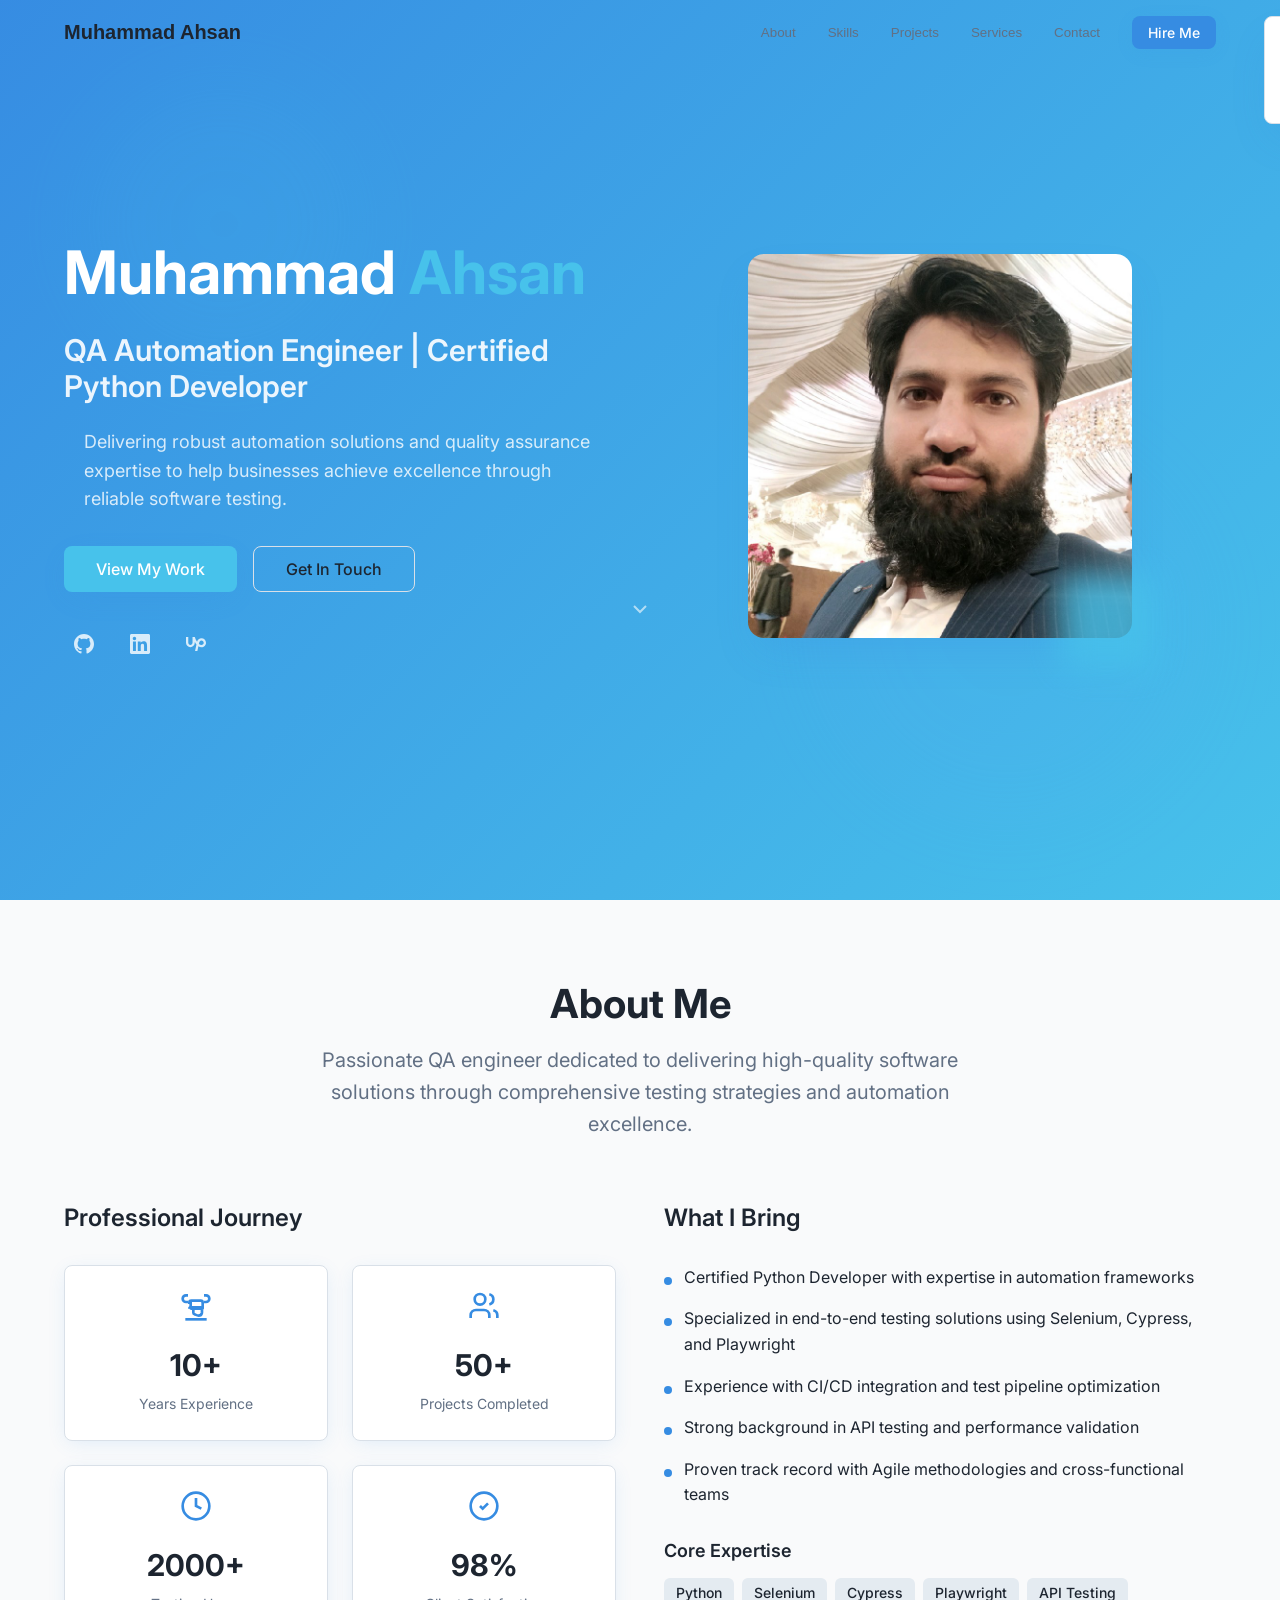
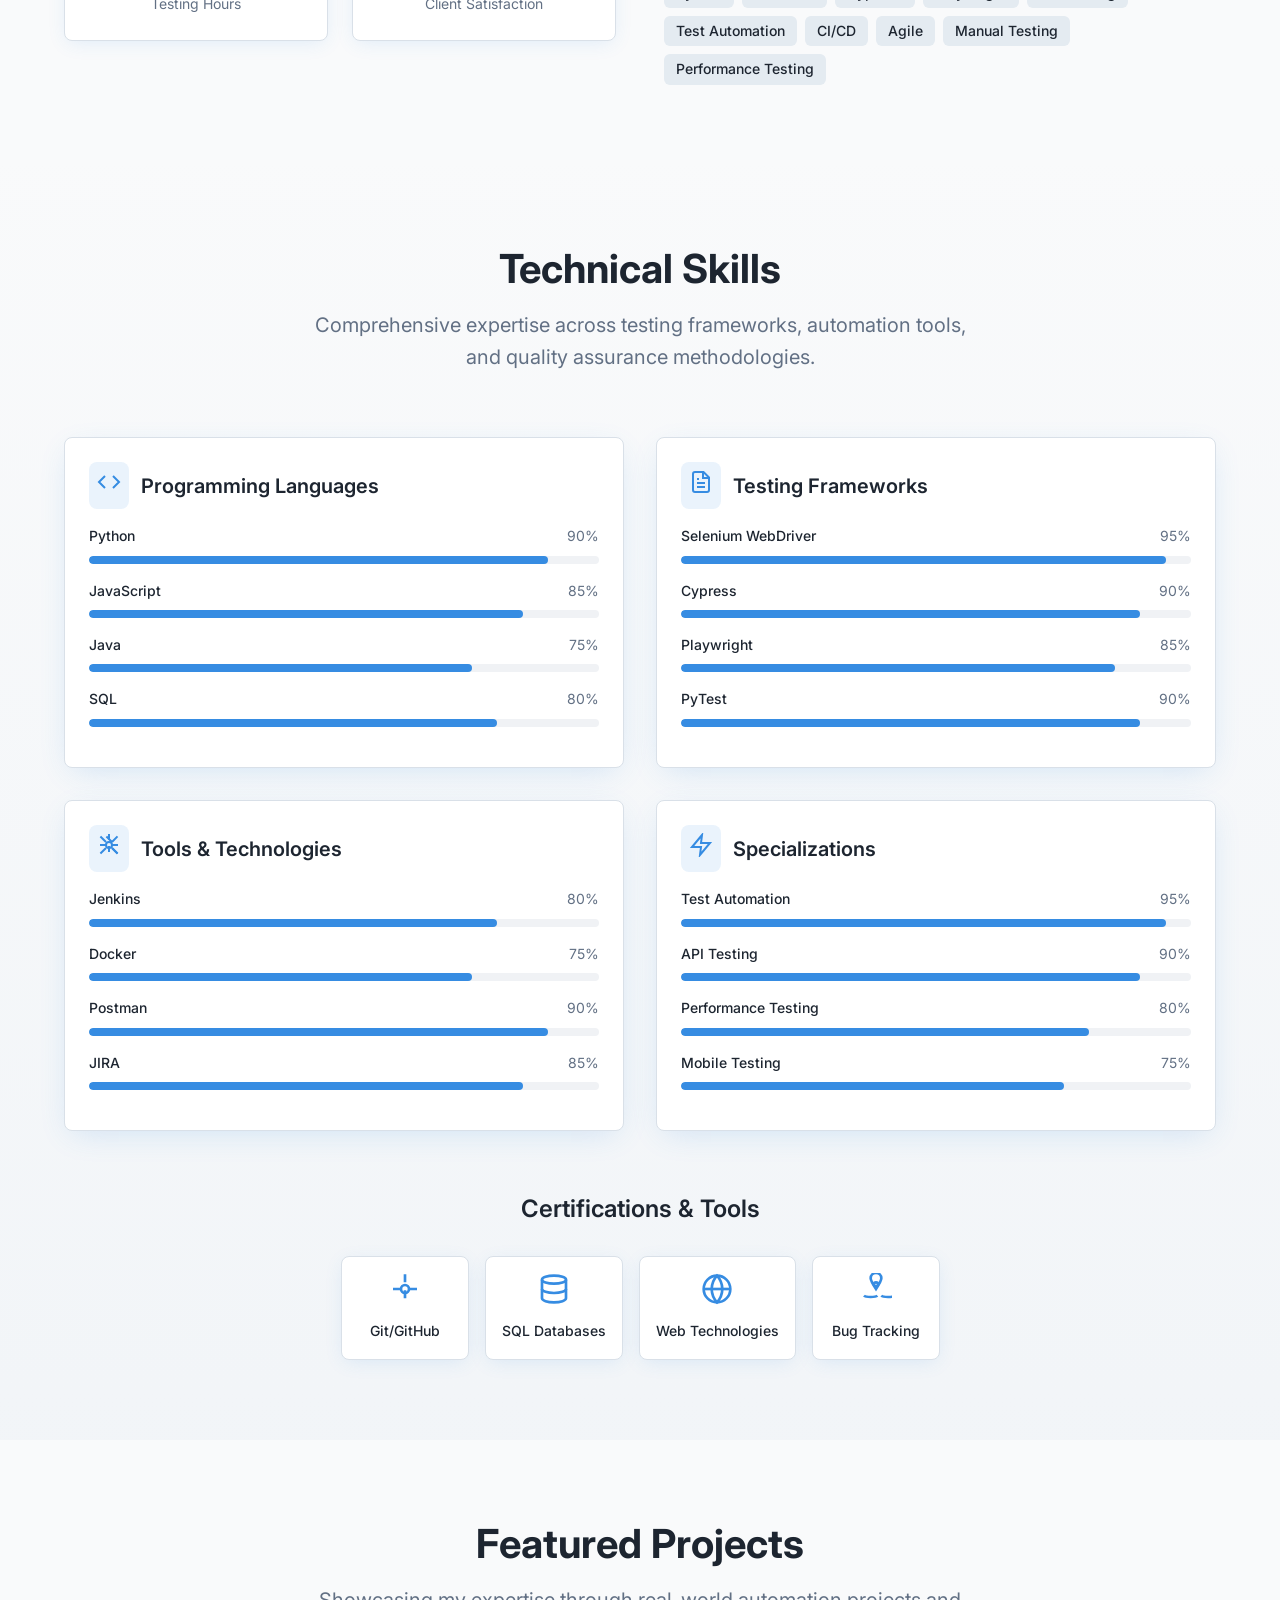
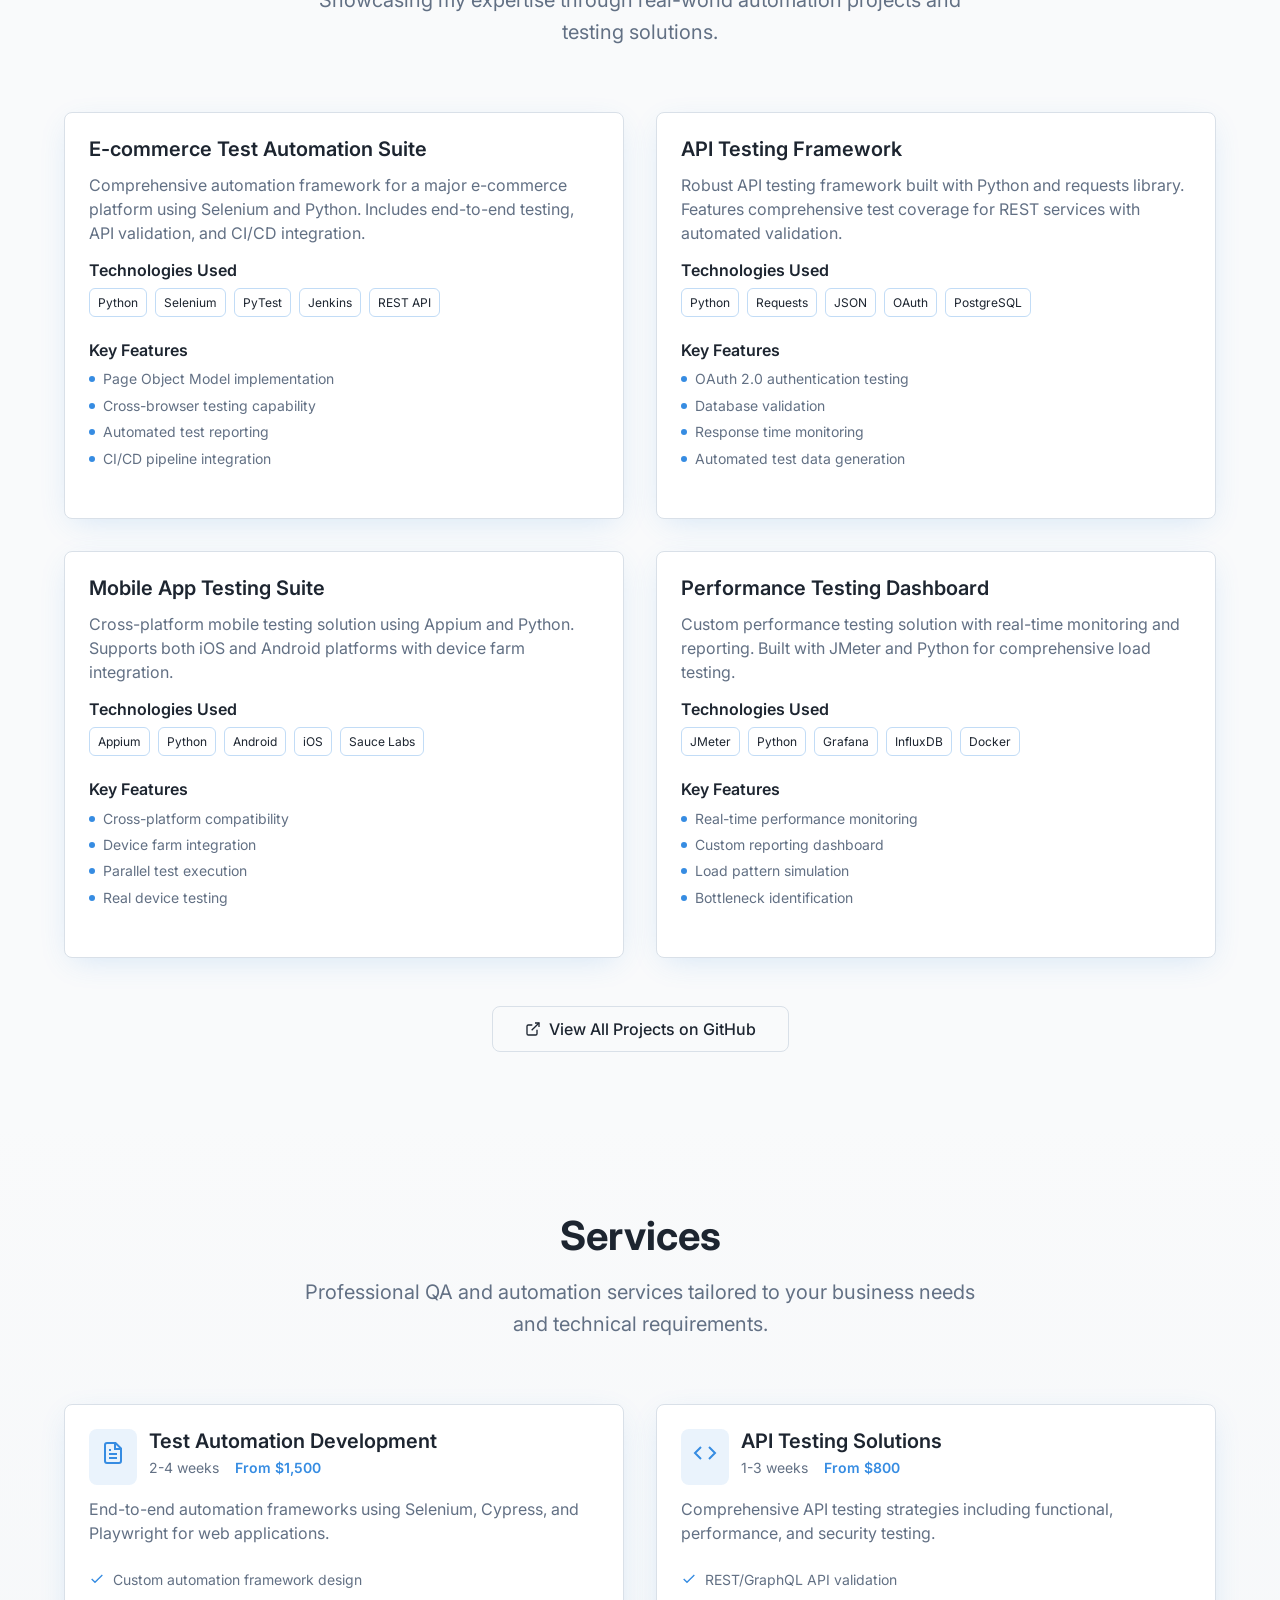
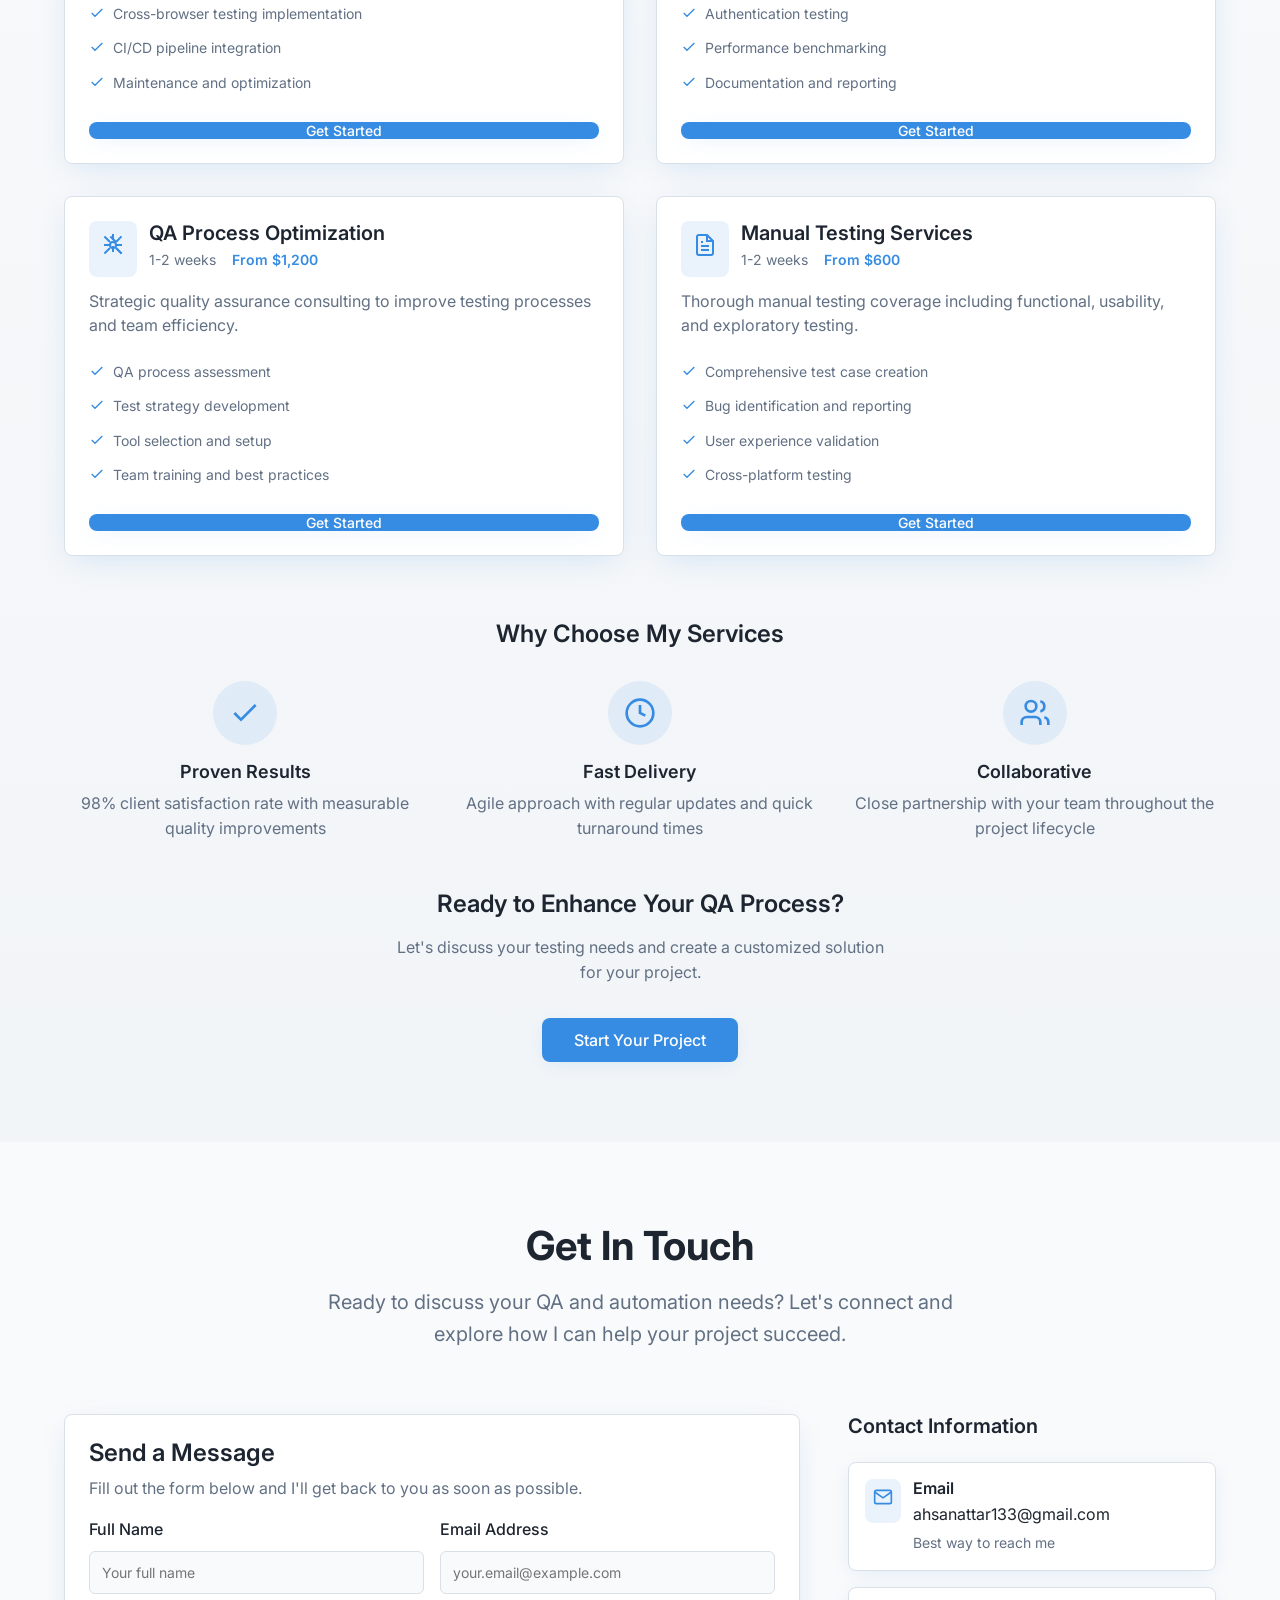
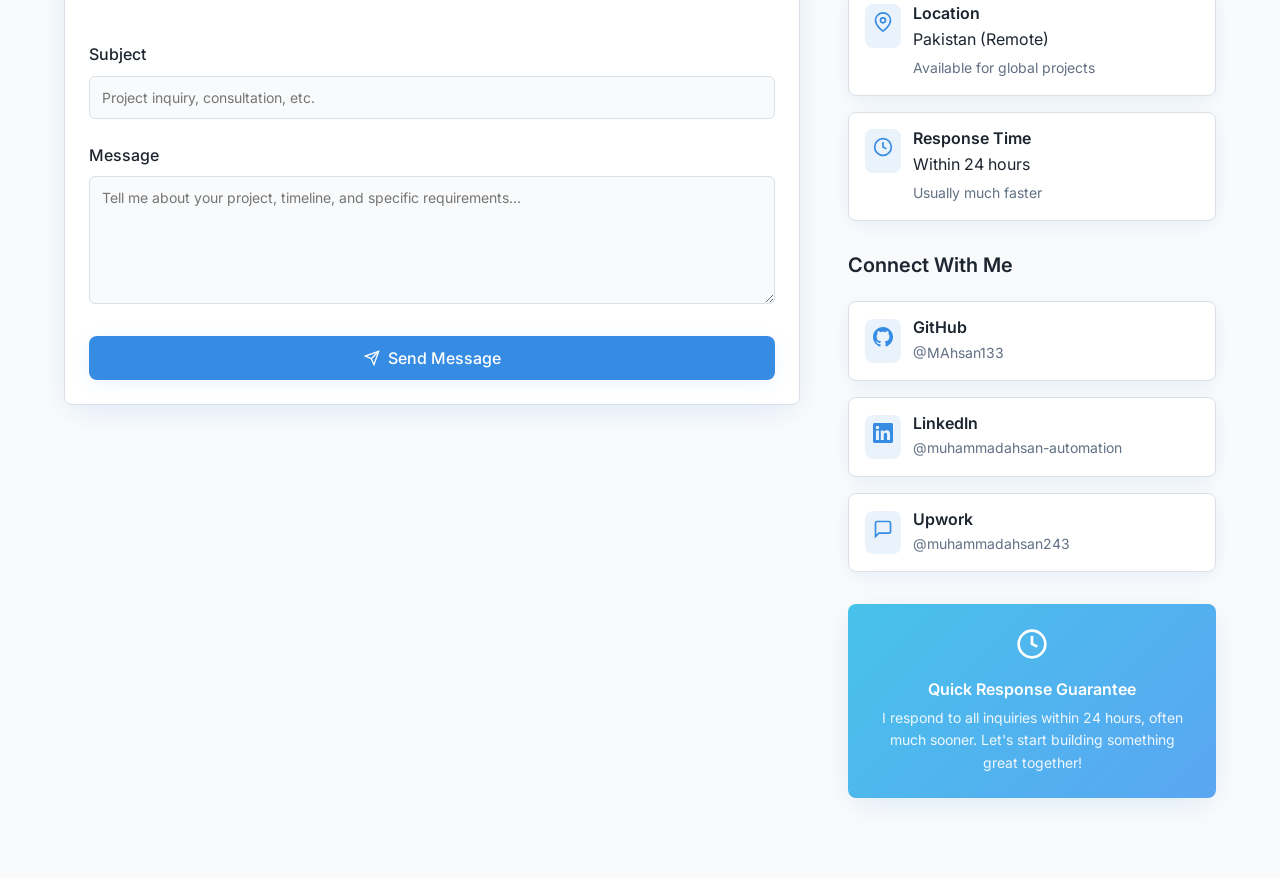
==== commit 2164b603: "Remove demo and visit buttons from index file" ====
--- a/index.html
+++ b/index.html
@@ -520,10 +520,10 @@
                             </ul>
                         </div>
                         
-                        <div class="project-actions">
-                            <button class="btn btn-primary btn-sm">Live Demo</button>
-                            <button class="btn btn-outline btn-sm">View Code</button>
-                        </div>
+<!--                        <div class="project-actions">-->
+<!--                            <button class="btn btn-primary btn-sm">Live Demo</button>-->
+<!--                            <button class="btn btn-outline btn-sm">View Code</button>-->
+<!--                        </div>-->
                     </div>
                 </div>
 
@@ -557,10 +557,10 @@
                             </ul>
                         </div>
                         
-                        <div class="project-actions">
-                            <button class="btn btn-primary btn-sm">Live Demo</button>
-                            <button class="btn btn-outline btn-sm">View Code</button>
-                        </div>
+<!--                        <div class="project-actions">-->
+<!--                            <button class="btn btn-primary btn-sm">Live Demo</button>-->
+<!--                            <button class="btn btn-outline btn-sm">View Code</button>-->
+<!--                        </div>-->
                     </div>
                 </div>
 
@@ -594,10 +594,10 @@
                             </ul>
                         </div>
                         
-                        <div class="project-actions">
-                            <button class="btn btn-primary btn-sm">Live Demo</button>
-                            <button class="btn btn-outline btn-sm">View Code</button>
-                        </div>
+<!--                        <div class="project-actions">-->
+<!--                            <button class="btn btn-primary btn-sm">Live Demo</button>-->
+<!--                            <button class="btn btn-outline btn-sm">View Code</button>-->
+<!--                        </div>-->
                     </div>
                 </div>
 
@@ -631,10 +631,10 @@
                             </ul>
                         </div>
                         
-                        <div class="project-actions">
-                            <button class="btn btn-primary btn-sm">Live Demo</button>
-                            <button class="btn btn-outline btn-sm">View Code</button>
-                        </div>
+<!--                        <div class="project-actions">-->
+<!--                            <button class="btn btn-primary btn-sm">Live Demo</button>-->
+<!--                            <button class="btn btn-outline btn-sm">View Code</button>-->
+<!--                        </div>-->
                     </div>
                 </div>
             </div>
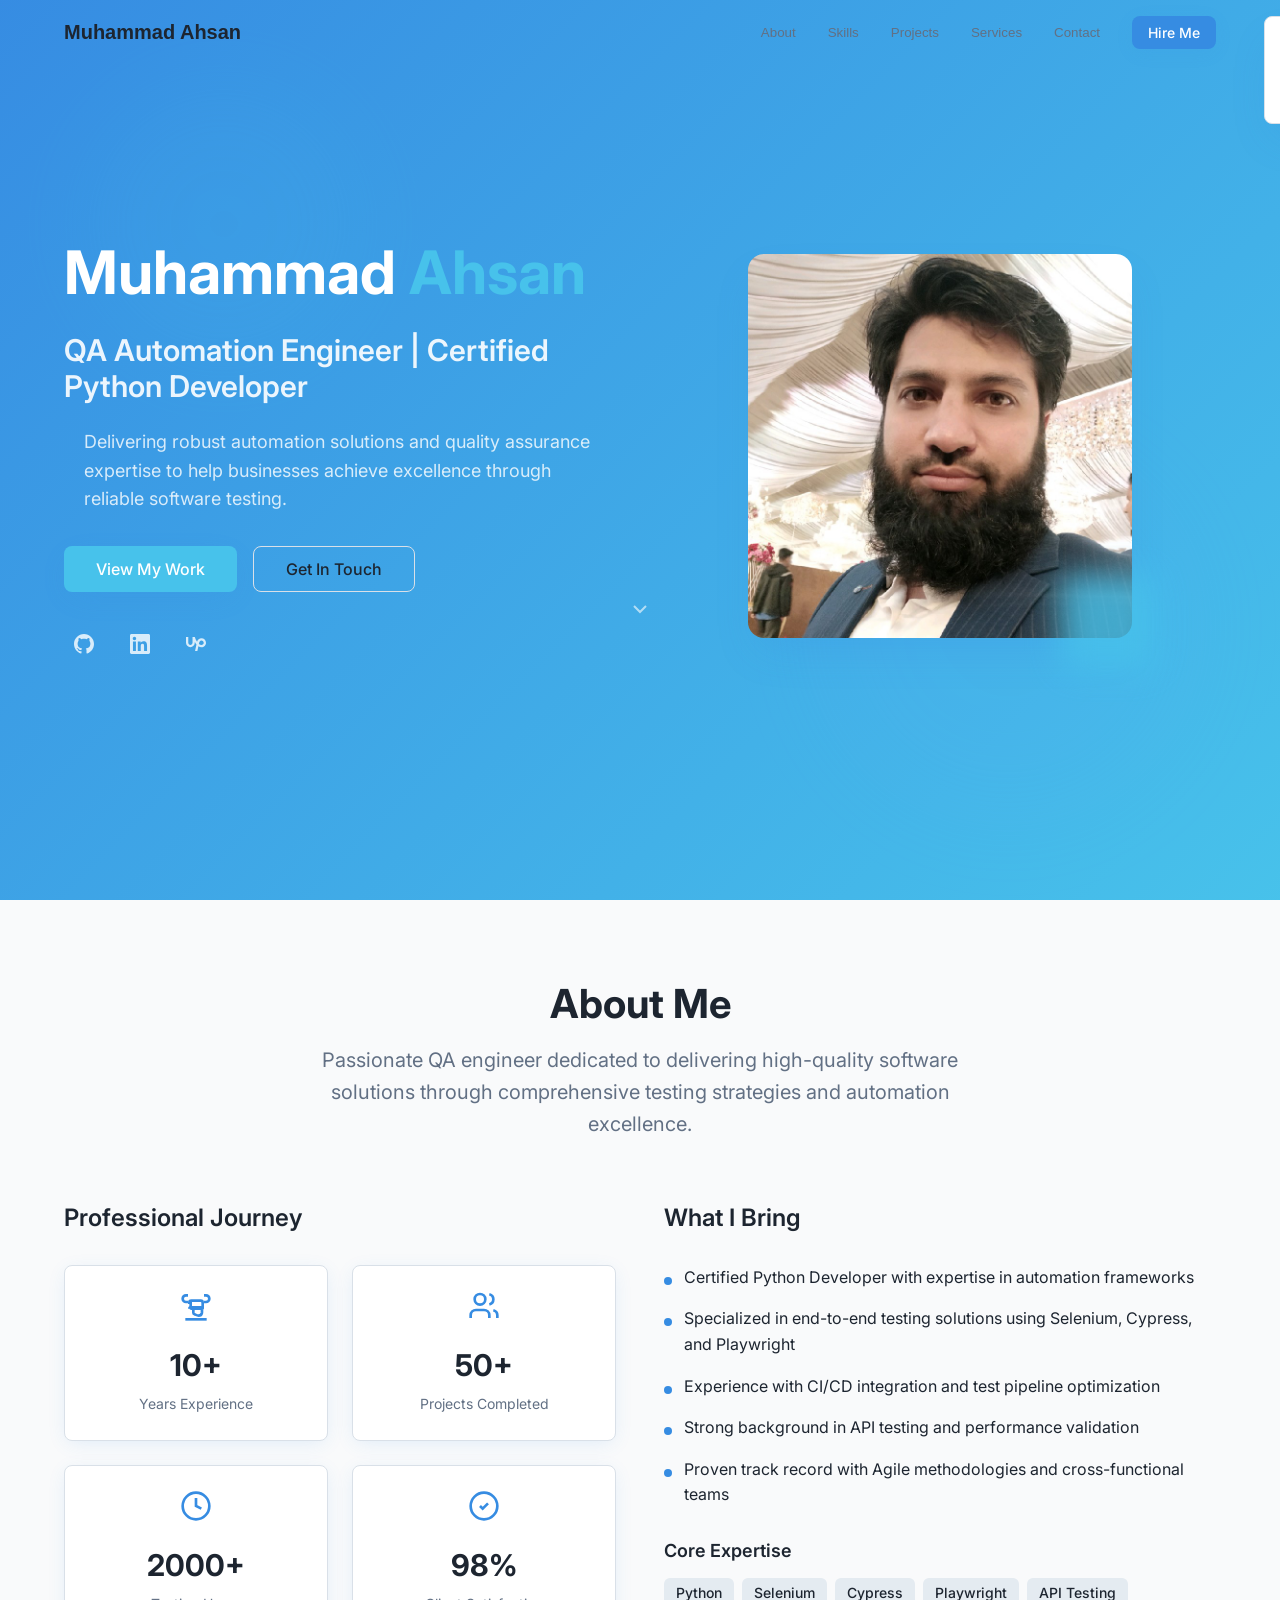
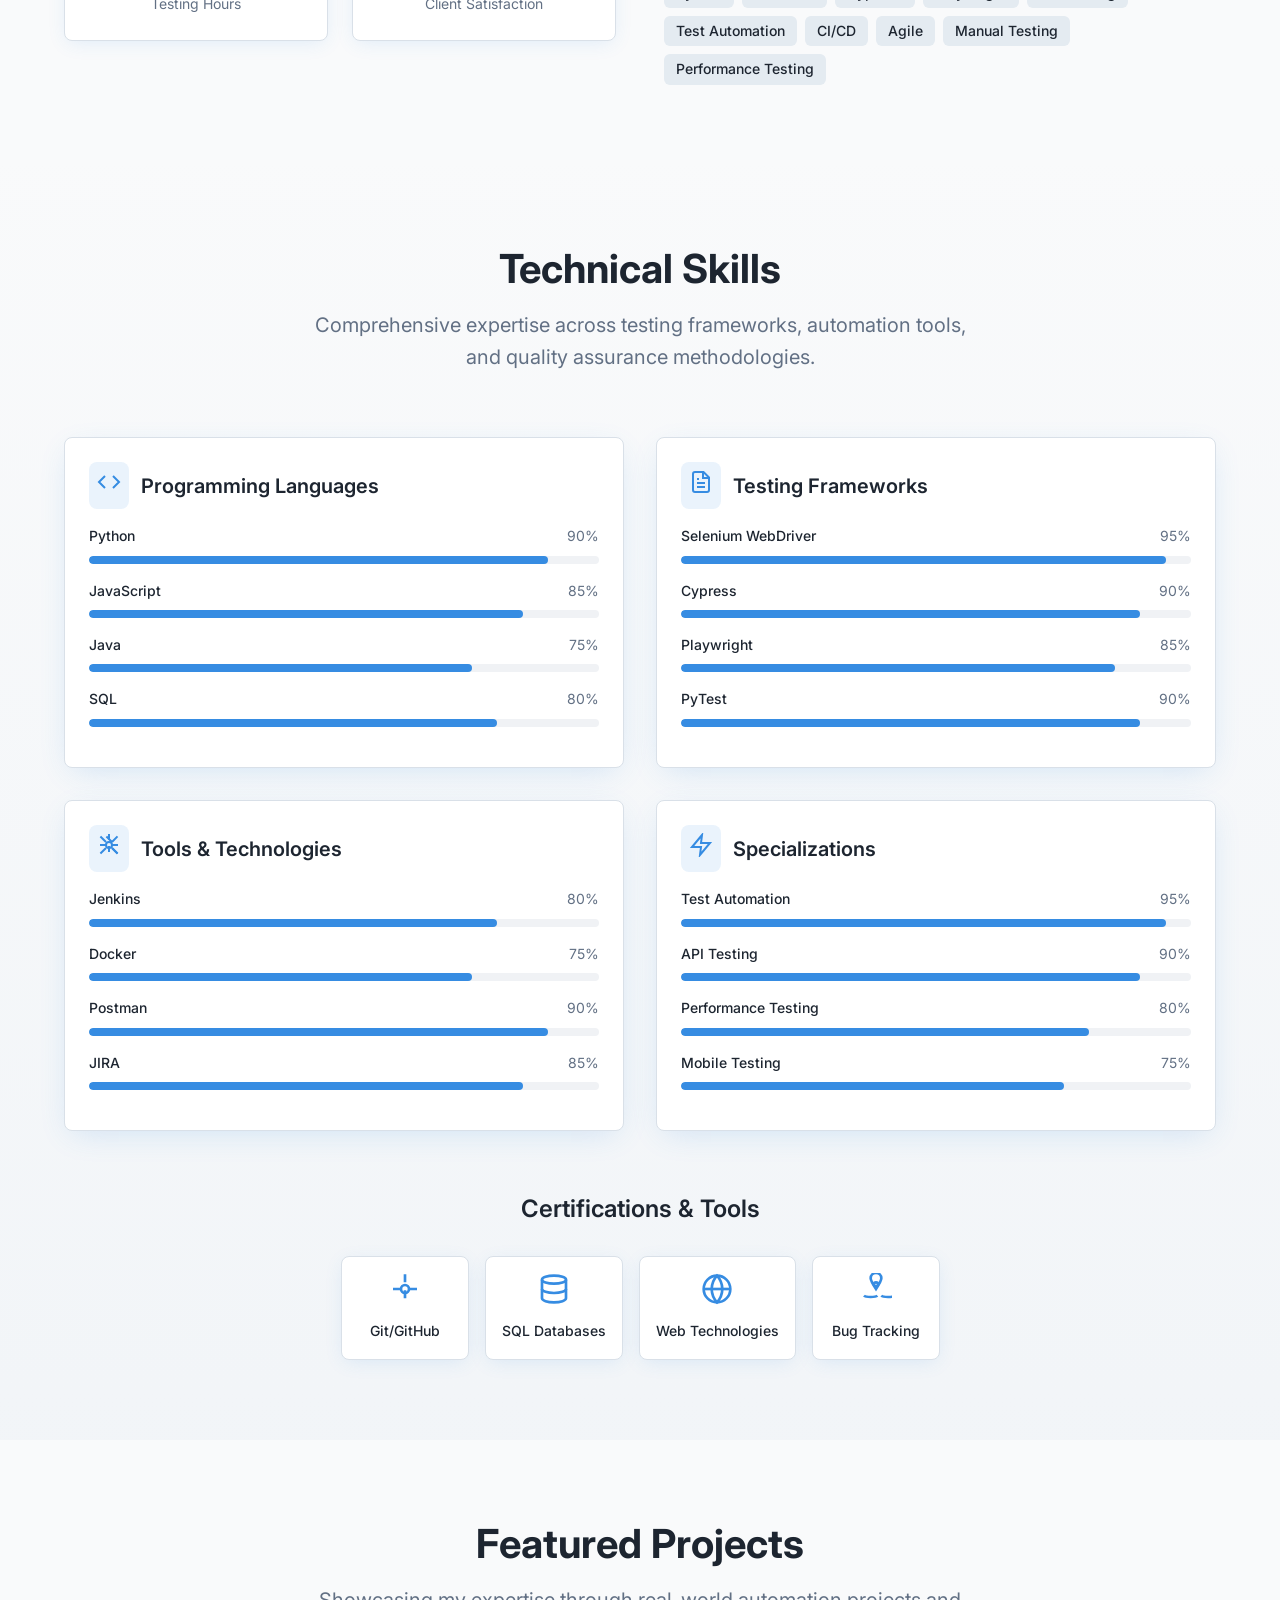
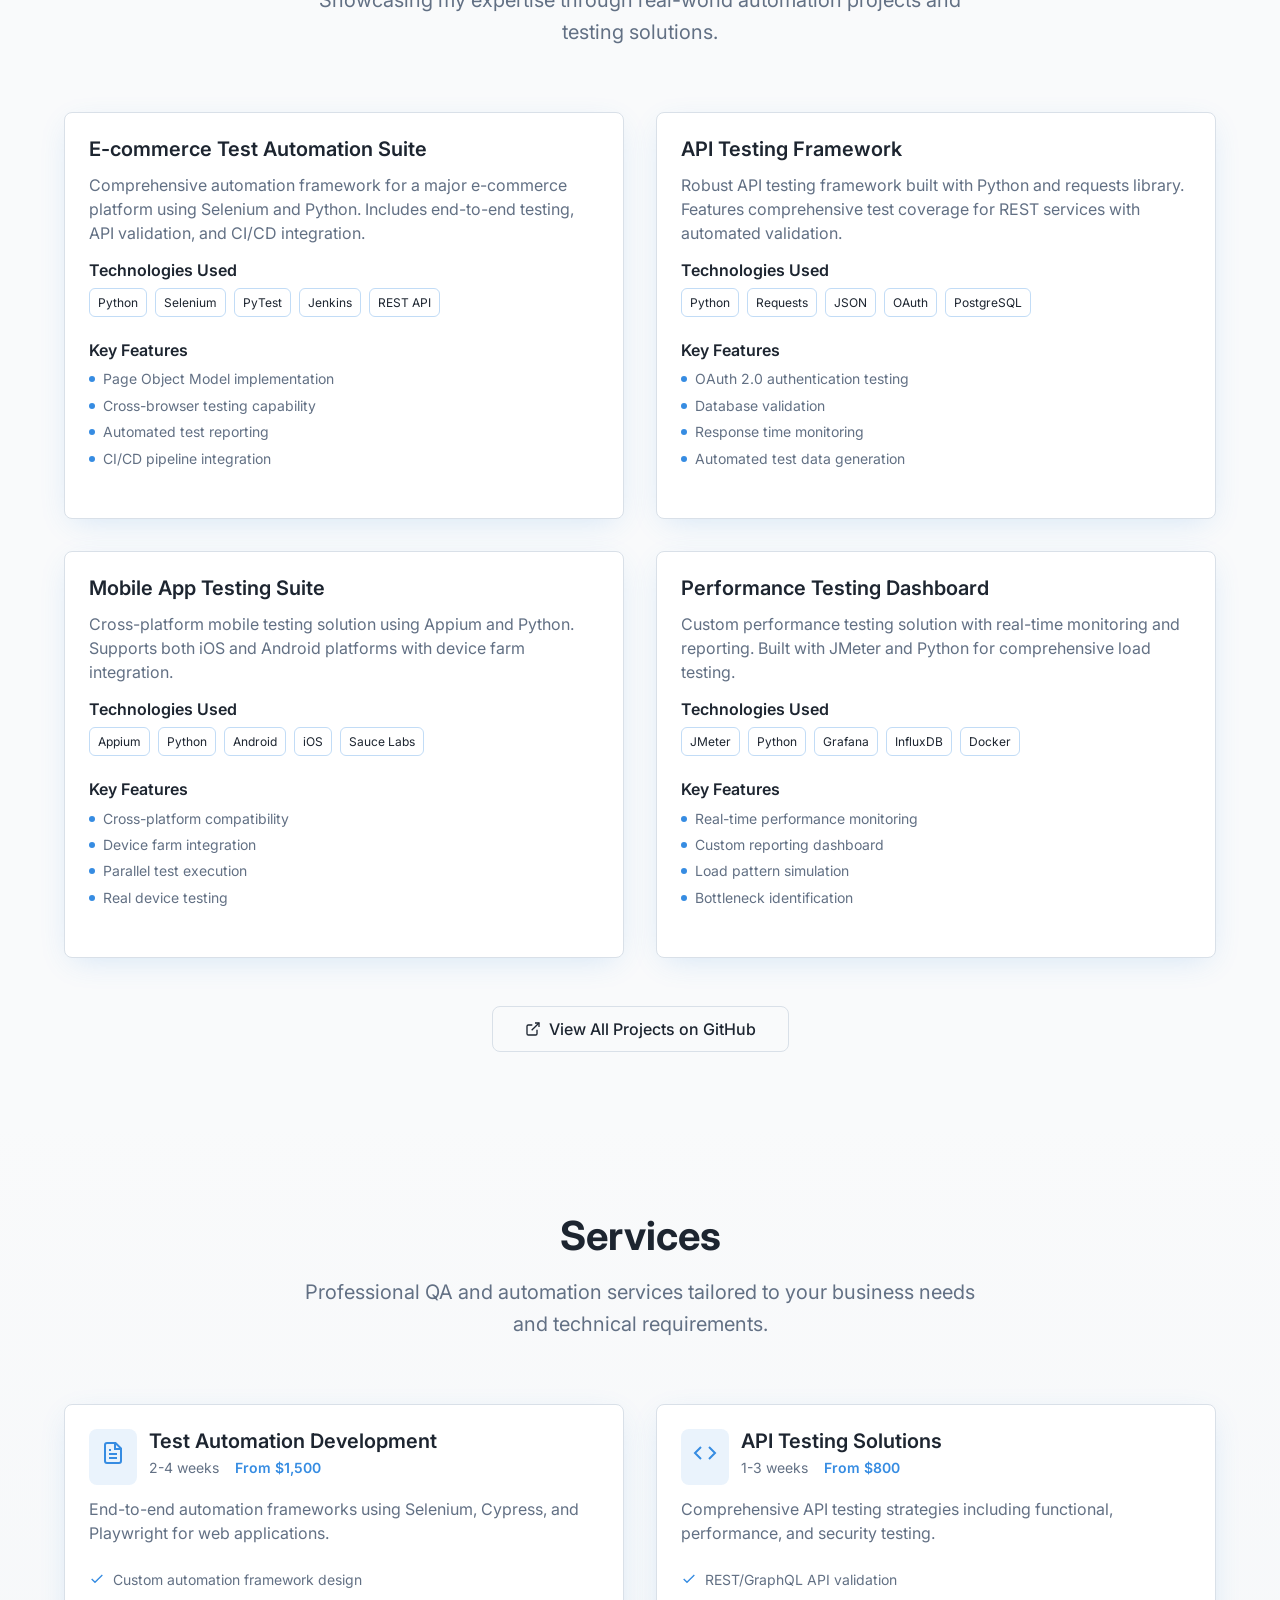
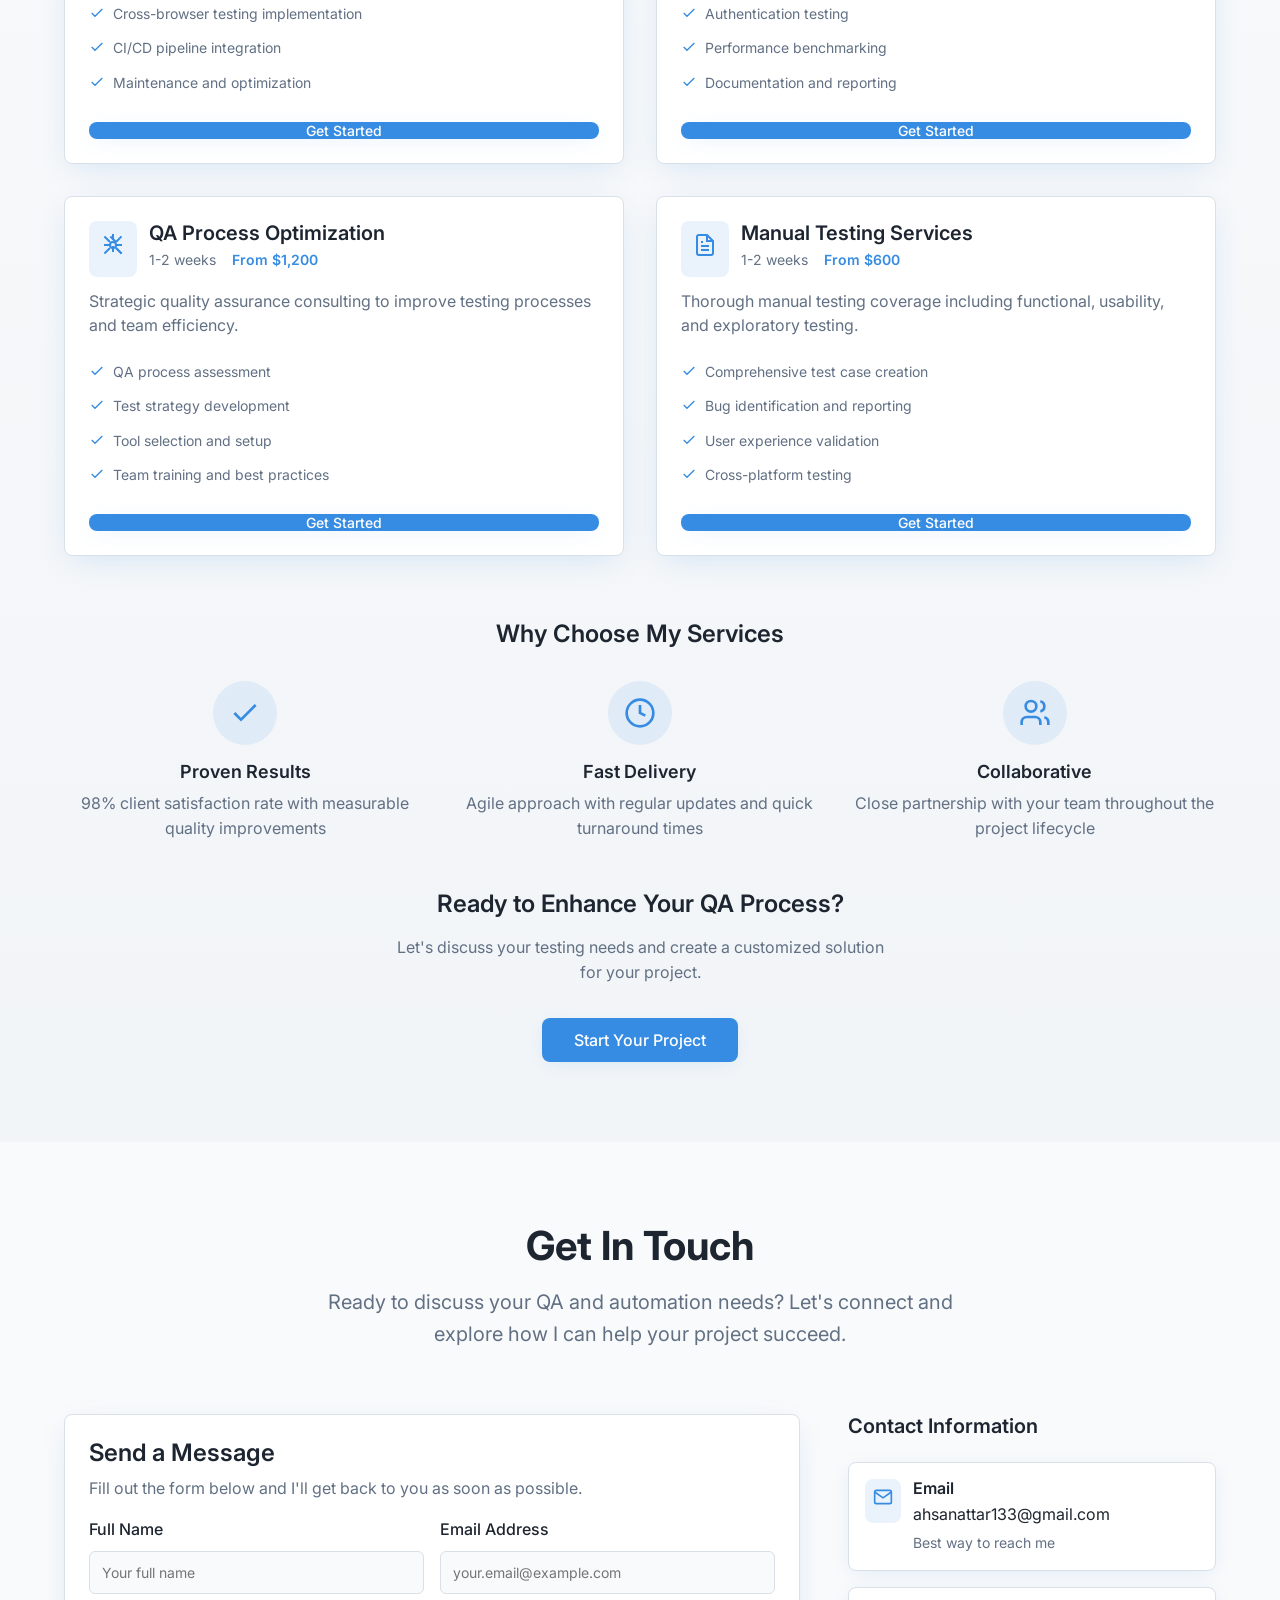
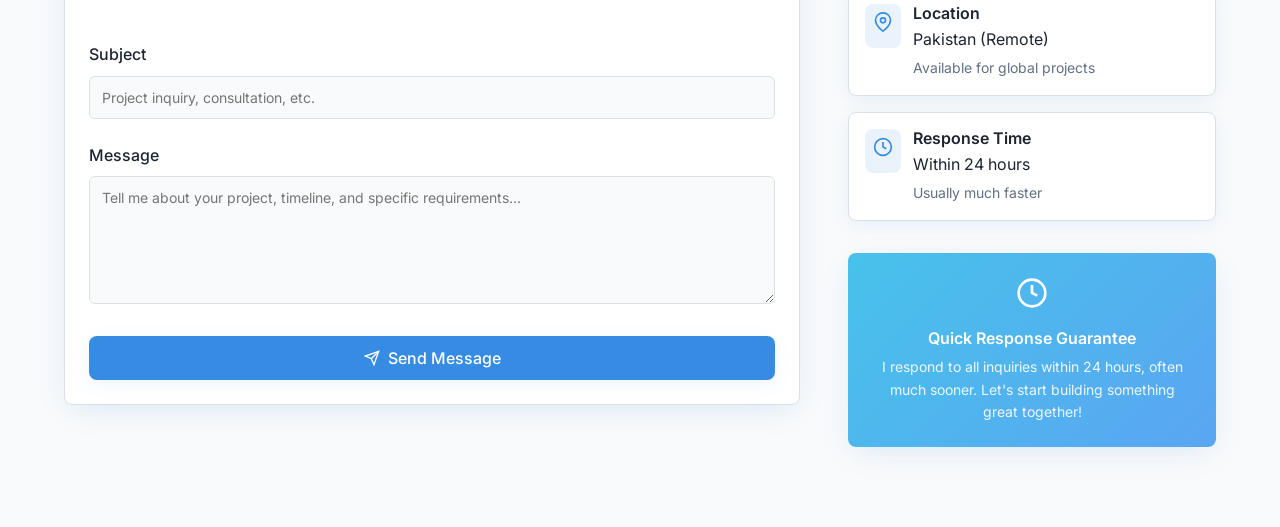
==== commit 62b8336d: "Removed contact me section as links were not working" ====
--- a/index.html
+++ b/index.html
@@ -640,14 +640,16 @@
             </div>
 
             <div class="projects-footer">
-                <button class="btn btn-outline btn-lg">
-                    <svg width="16" height="16" viewBox="0 0 24 24" fill="none" stroke="currentColor" stroke-width="2">
-                        <path d="M18 13v6a2 2 0 0 1-2 2H5a2 2 0 0 1-2-2V8a2 2 0 0 1 2-2h6"></path>
-                        <polyline points="15,3 21,3 21,9"></polyline>
-                        <line x1="10" y1="14" x2="21" y2="3"></line>
-                    </svg>
-                    View All Projects on GitHub
-                </button>
+                <a href="https://github.com/MAhsan133/" target="_blank">
+                    <button class="btn btn-outline btn-lg">
+                        <svg width="16" height="16" viewBox="0 0 24 24" fill="none" stroke="currentColor" stroke-width="2">
+                            <path d="M18 13v6a2 2 0 0 1-2 2H5a2 2 0 0 1-2-2V8a2 2 0 0 1 2-2h6"></path>
+                            <polyline points="15,3 21,3 21,9"></polyline>
+                            <line x1="10" y1="14" x2="21" y2="3"></line>
+                        </svg>
+                        View All Projects on GitHub
+                    </button>
+                </a>
             </div>
         </div>
     </section>
@@ -1023,48 +1025,48 @@
                     </div>
 
                     <!-- Social links -->
-                    <div class="social-links">
-                        <h3 class="social-links-title">Connect With Me</h3>
-                        <div class="social-links-list">
-                            <a href="#" class="social-link">
-                                <div class="social-link-icon">
-                                    <svg width="20" height="20" viewBox="0 0 24 24" fill="currentColor">
-                                        <path d="M12 0c-6.626 0-12 5.373-12 12 0 5.302 3.438 9.8 8.207 11.387.599.111.793-.261.793-.577v-2.234c-3.338.726-4.033-1.416-4.033-1.416-.546-1.387-1.333-1.756-1.333-1.756-1.089-.745.083-.729.083-.729 1.205.084 1.839 1.237 1.839 1.237 1.07 1.834 2.807 1.304 3.492.997.107-.775.418-1.305.762-1.604-2.665-.305-5.467-1.334-5.467-5.931 0-1.311.469-2.381 1.236-3.221-.124-.303-.535-1.524.117-3.176 0 0 1.008-.322 3.301 1.23.957-.266 1.983-.399 3.003-.404 1.02.005 2.047.138 3.006.404 2.291-1.552 3.297-1.23 3.297-1.23.653 1.653.242 2.874.118 3.176.77.84 1.235 1.911 1.235 3.221 0 4.609-2.807 5.624-5.479 5.921.43.372.823 1.102.823 2.222v3.293c0 .319.192.694.801.576 4.765-1.589 8.199-6.086 8.199-11.386 0-6.627-5.373-12-12-12z"/>
-                                    </svg>
-                                </div>
-                                <div class="social-link-content">
-                                    <h4 class="social-link-name">GitHub</h4>
-                                    <p class="social-link-username">
-                                        @MAhsan133
-                                    </p>
-                                </div>
-                            </a>
-                            
-                            <a href="#" class="social-link">
-                                <div class="social-link-icon">
-                                    <svg width="20" height="20" viewBox="0 0 24 24" fill="currentColor">
-                                        <path d="M20.447 20.452h-3.554v-5.569c0-1.328-.027-3.037-1.852-3.037-1.853 0-2.136 1.445-2.136 2.939v5.667H9.351V9h3.414v1.561h.046c.477-.9 1.637-1.85 3.37-1.85 3.601 0 4.267 2.37 4.267 5.455v6.286zM5.337 7.433c-1.144 0-2.063-.926-2.063-2.065 0-1.138.92-2.063 2.063-2.063 1.14 0 2.064.925 2.064 2.063 0 1.139-.925 2.065-2.064 2.065zm1.782 13.019H3.555V9h3.564v11.452zM22.225 0H1.771C.792 0 0 .774 0 1.729v20.542C0 23.227.792 24 1.771 24h20.451C23.2 24 24 23.227 24 22.271V1.729C24 .774 23.2 0 22.222 0h.003z"/>
-                                    </svg>
-                                </div>
-                                <div class="social-link-content">
-                                    <h4 class="social-link-name">LinkedIn</h4>
-                                    <p class="social-link-username">@muhammadahsan-automation</p>
-                                </div>
-                            </a>
-                            
-                            <a href="#" class="social-link">
-                                <div class="social-link-icon">
-                                    <svg width="20" height="20" viewBox="0 0 24 24" fill="none" stroke="currentColor" stroke-width="2">
-                                        <path d="M21 15a2 2 0 0 1-2 2H7l-4 4V5a2 2 0 0 1 2-2h14a2 2 0 0 1 2 2z"></path>
-                                    </svg>
-                                </div>
-                                <div class="social-link-content">
-                                    <h4 class="social-link-name">Upwork</h4>
-                                    <p class="social-link-username">@muhammadahsan243</p>
-                                </div>
-                            </a>
-                        </div>
-                    </div>
+<!--                    <div class="social-links">-->
+<!--                        <h3 class="social-links-title">Connect With Me</h3>-->
+<!--                        <div class="social-links-list">-->
+<!--                            <a href="#" class="social-link">-->
+<!--                                <div class="social-link-icon">-->
+<!--                                    <svg width="20" height="20" viewBox="0 0 24 24" fill="currentColor">-->
+<!--                                        <path d="M12 0c-6.626 0-12 5.373-12 12 0 5.302 3.438 9.8 8.207 11.387.599.111.793-.261.793-.577v-2.234c-3.338.726-4.033-1.416-4.033-1.416-.546-1.387-1.333-1.756-1.333-1.756-1.089-.745.083-.729.083-.729 1.205.084 1.839 1.237 1.839 1.237 1.07 1.834 2.807 1.304 3.492.997.107-.775.418-1.305.762-1.604-2.665-.305-5.467-1.334-5.467-5.931 0-1.311.469-2.381 1.236-3.221-.124-.303-.535-1.524.117-3.176 0 0 1.008-.322 3.301 1.23.957-.266 1.983-.399 3.003-.404 1.02.005 2.047.138 3.006.404 2.291-1.552 3.297-1.23 3.297-1.23.653 1.653.242 2.874.118 3.176.77.84 1.235 1.911 1.235 3.221 0 4.609-2.807 5.624-5.479 5.921.43.372.823 1.102.823 2.222v3.293c0 .319.192.694.801.576 4.765-1.589 8.199-6.086 8.199-11.386 0-6.627-5.373-12-12-12z"/>-->
+<!--                                    </svg>-->
+<!--                                </div>-->
+<!--                                <div class="social-link-content">-->
+<!--                                    <h4 class="social-link-name">GitHub</h4>-->
+<!--                                    <p class="social-link-username">-->
+<!--                                        @MAhsan133-->
+<!--                                    </p>-->
+<!--                                </div>-->
+<!--                            </a>-->
+<!--                            -->
+<!--                            <a href="#" class="social-link">-->
+<!--                                <div class="social-link-icon">-->
+<!--                                    <svg width="20" height="20" viewBox="0 0 24 24" fill="currentColor">-->
+<!--                                        <path d="M20.447 20.452h-3.554v-5.569c0-1.328-.027-3.037-1.852-3.037-1.853 0-2.136 1.445-2.136 2.939v5.667H9.351V9h3.414v1.561h.046c.477-.9 1.637-1.85 3.37-1.85 3.601 0 4.267 2.37 4.267 5.455v6.286zM5.337 7.433c-1.144 0-2.063-.926-2.063-2.065 0-1.138.92-2.063 2.063-2.063 1.14 0 2.064.925 2.064 2.063 0 1.139-.925 2.065-2.064 2.065zm1.782 13.019H3.555V9h3.564v11.452zM22.225 0H1.771C.792 0 0 .774 0 1.729v20.542C0 23.227.792 24 1.771 24h20.451C23.2 24 24 23.227 24 22.271V1.729C24 .774 23.2 0 22.222 0h.003z"/>-->
+<!--                                    </svg>-->
+<!--                                </div>-->
+<!--                                <div class="social-link-content">-->
+<!--                                    <h4 class="social-link-name">LinkedIn</h4>-->
+<!--                                    <p class="social-link-username">@muhammadahsan-automation</p>-->
+<!--                                </div>-->
+<!--                            </a>-->
+<!--                            -->
+<!--                            <a href="#" class="social-link">-->
+<!--                                <div class="social-link-icon">-->
+<!--                                    <svg width="20" height="20" viewBox="0 0 24 24" fill="none" stroke="currentColor" stroke-width="2">-->
+<!--                                        <path d="M21 15a2 2 0 0 1-2 2H7l-4 4V5a2 2 0 0 1 2-2h14a2 2 0 0 1 2 2z"></path>-->
+<!--                                    </svg>-->
+<!--                                </div>-->
+<!--                                <div class="social-link-content">-->
+<!--                                    <h4 class="social-link-name">Upwork</h4>-->
+<!--                                    <p class="social-link-username">@muhammadahsan243</p>-->
+<!--                                </div>-->
+<!--                            </a>-->
+<!--                        </div>-->
+<!--                    </div>-->
 
                     <!-- Quick response promise -->
                     <div class="response-promise">
